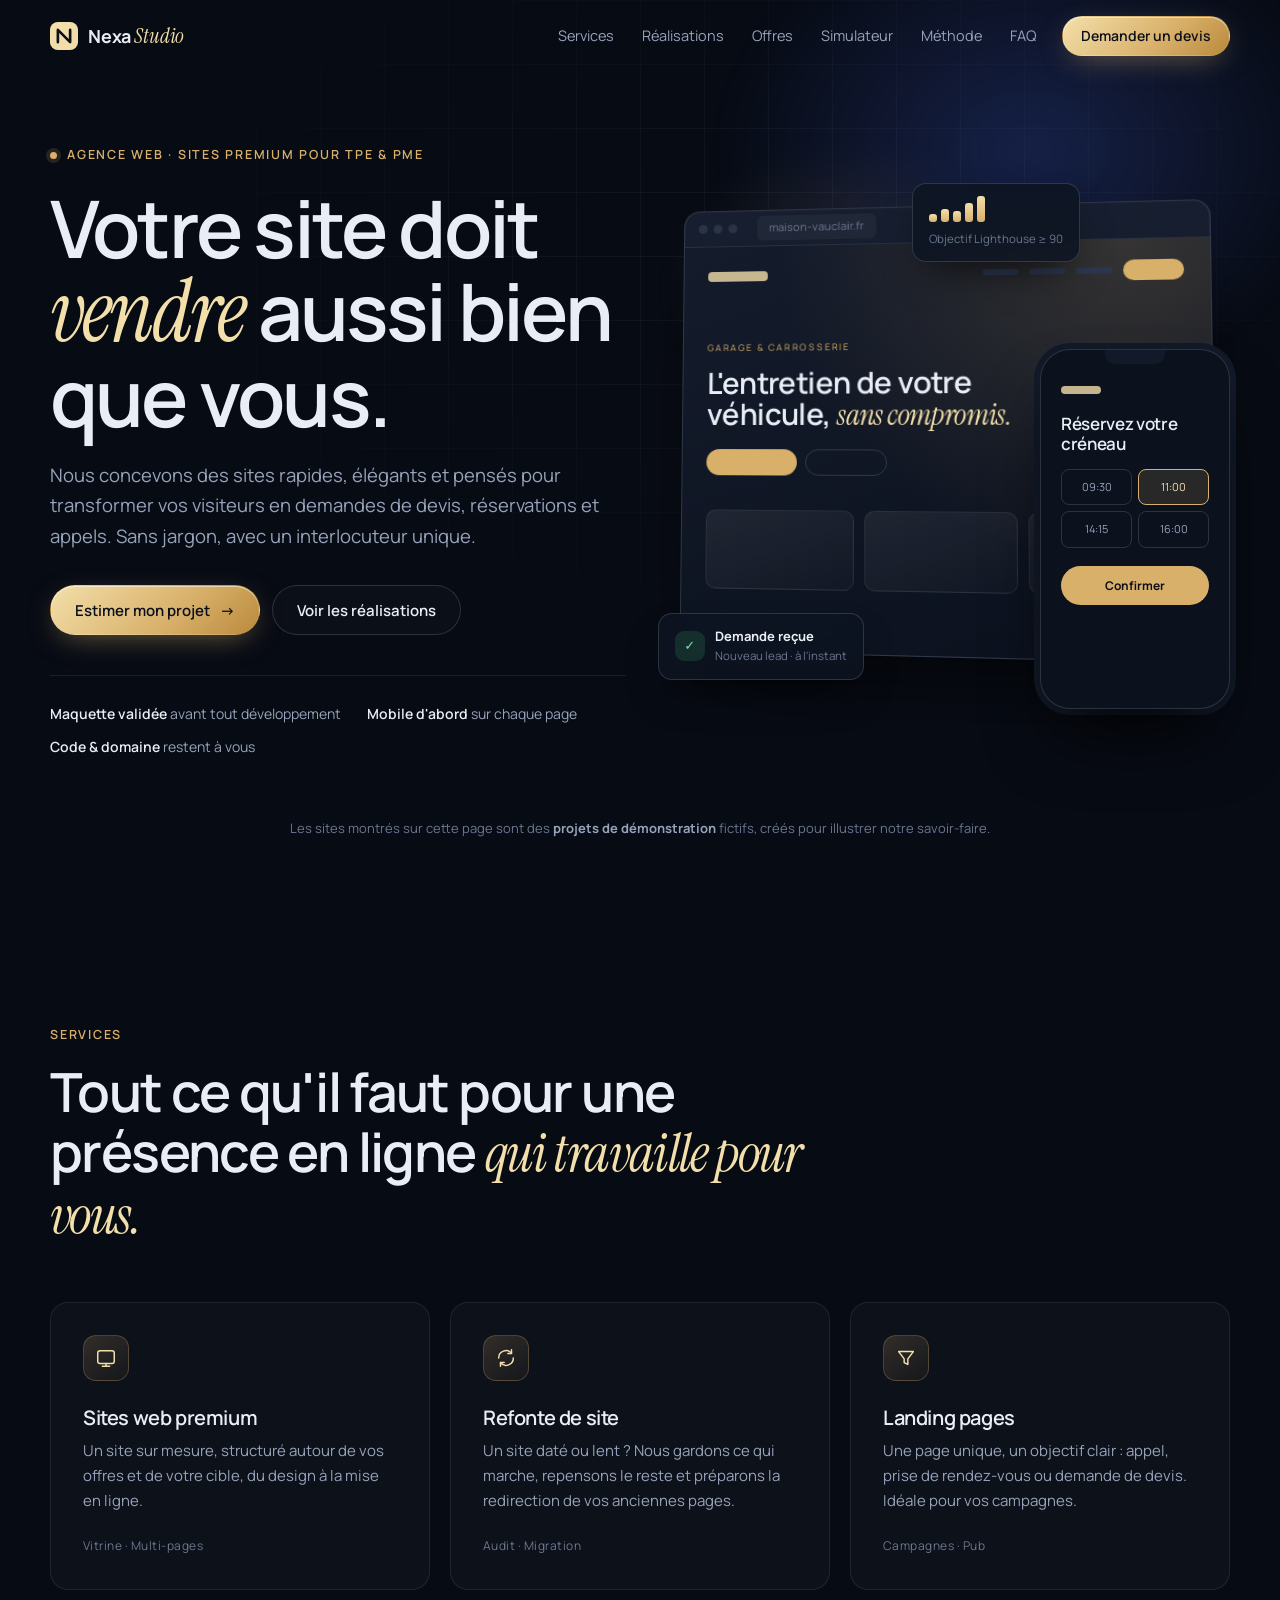
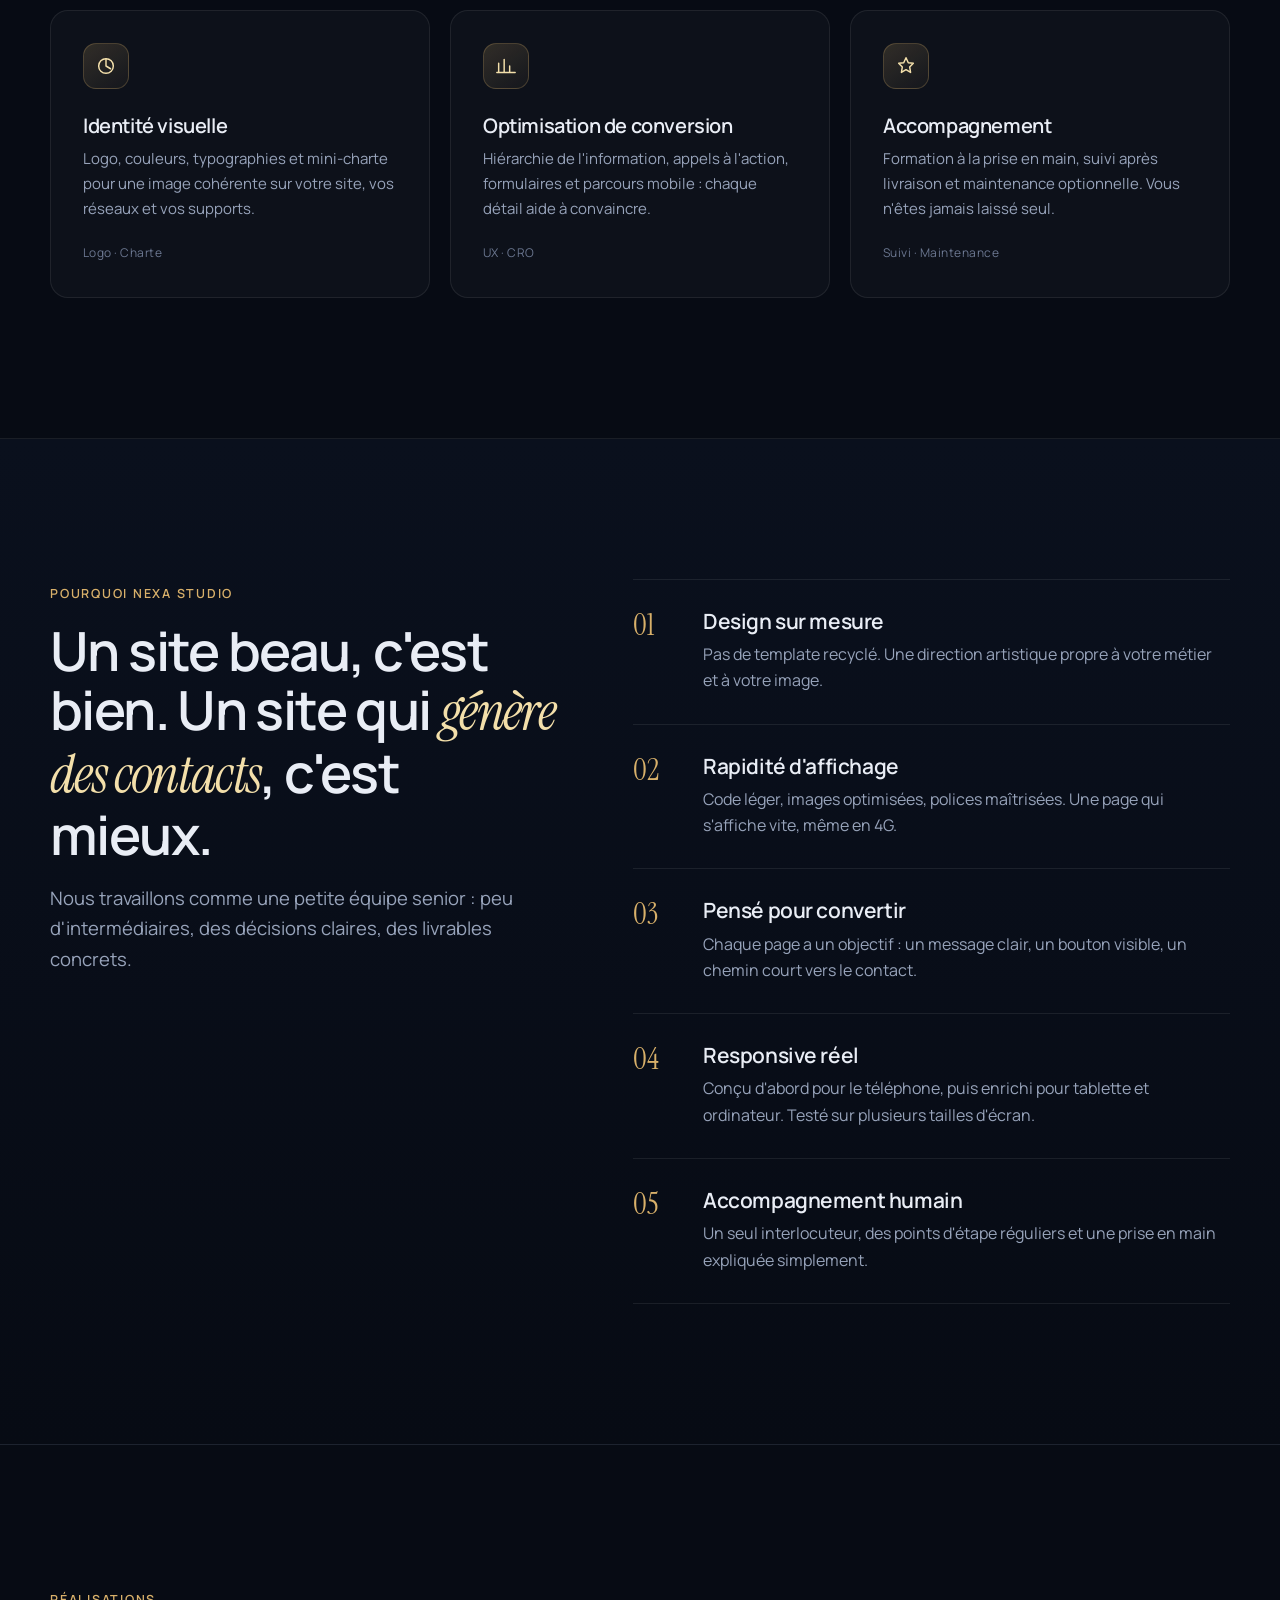
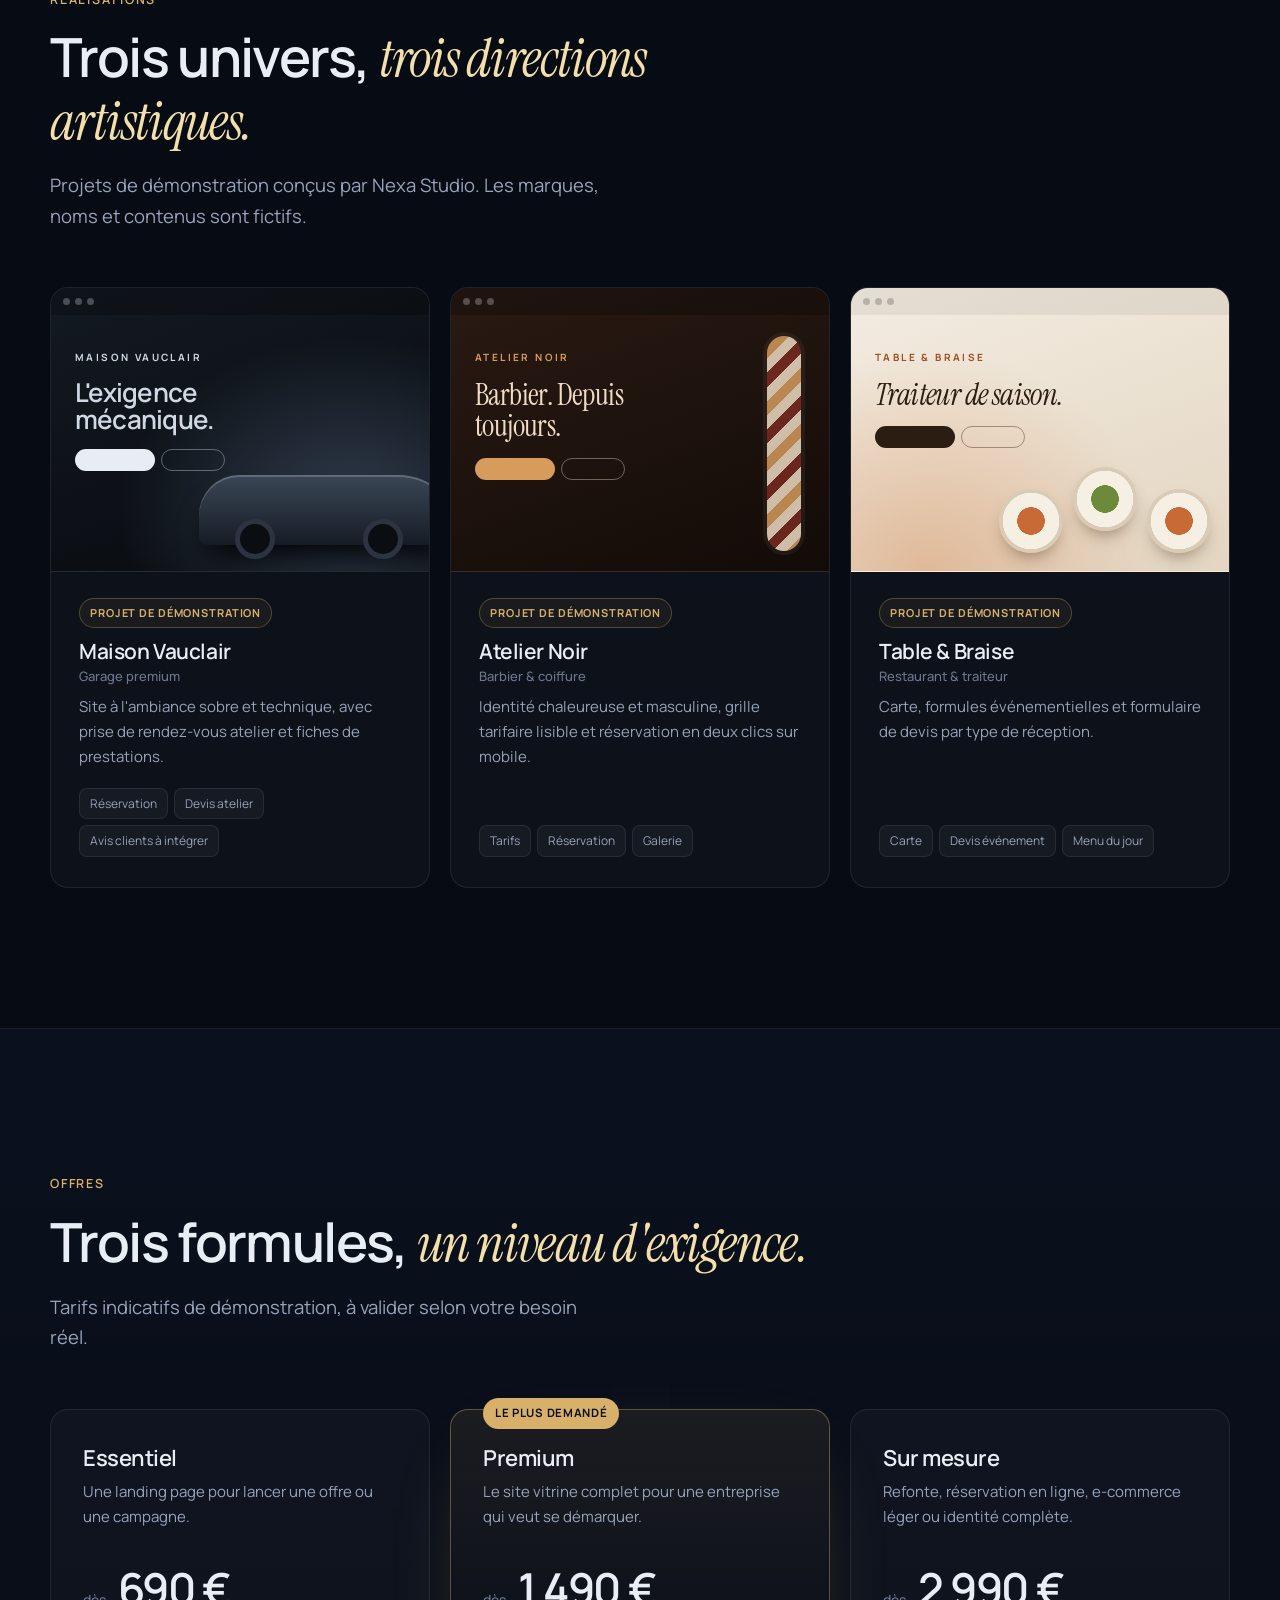
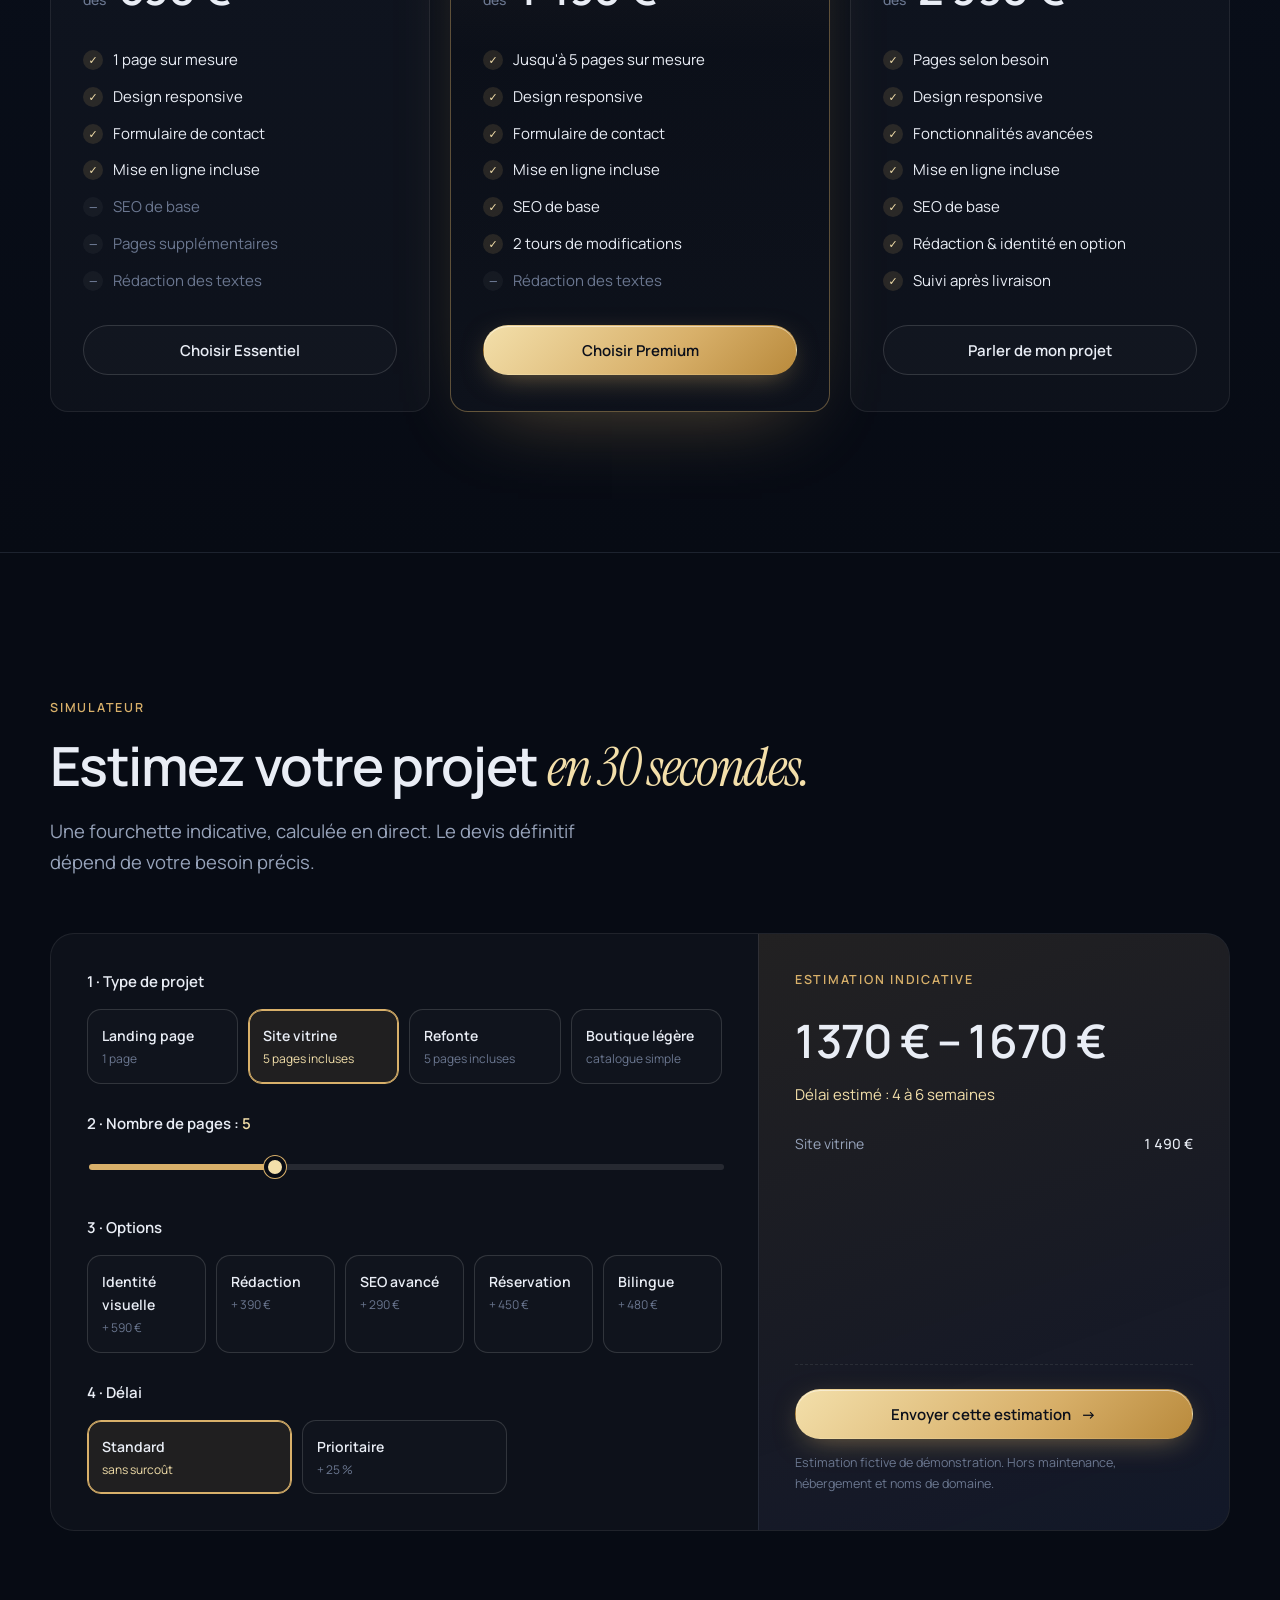
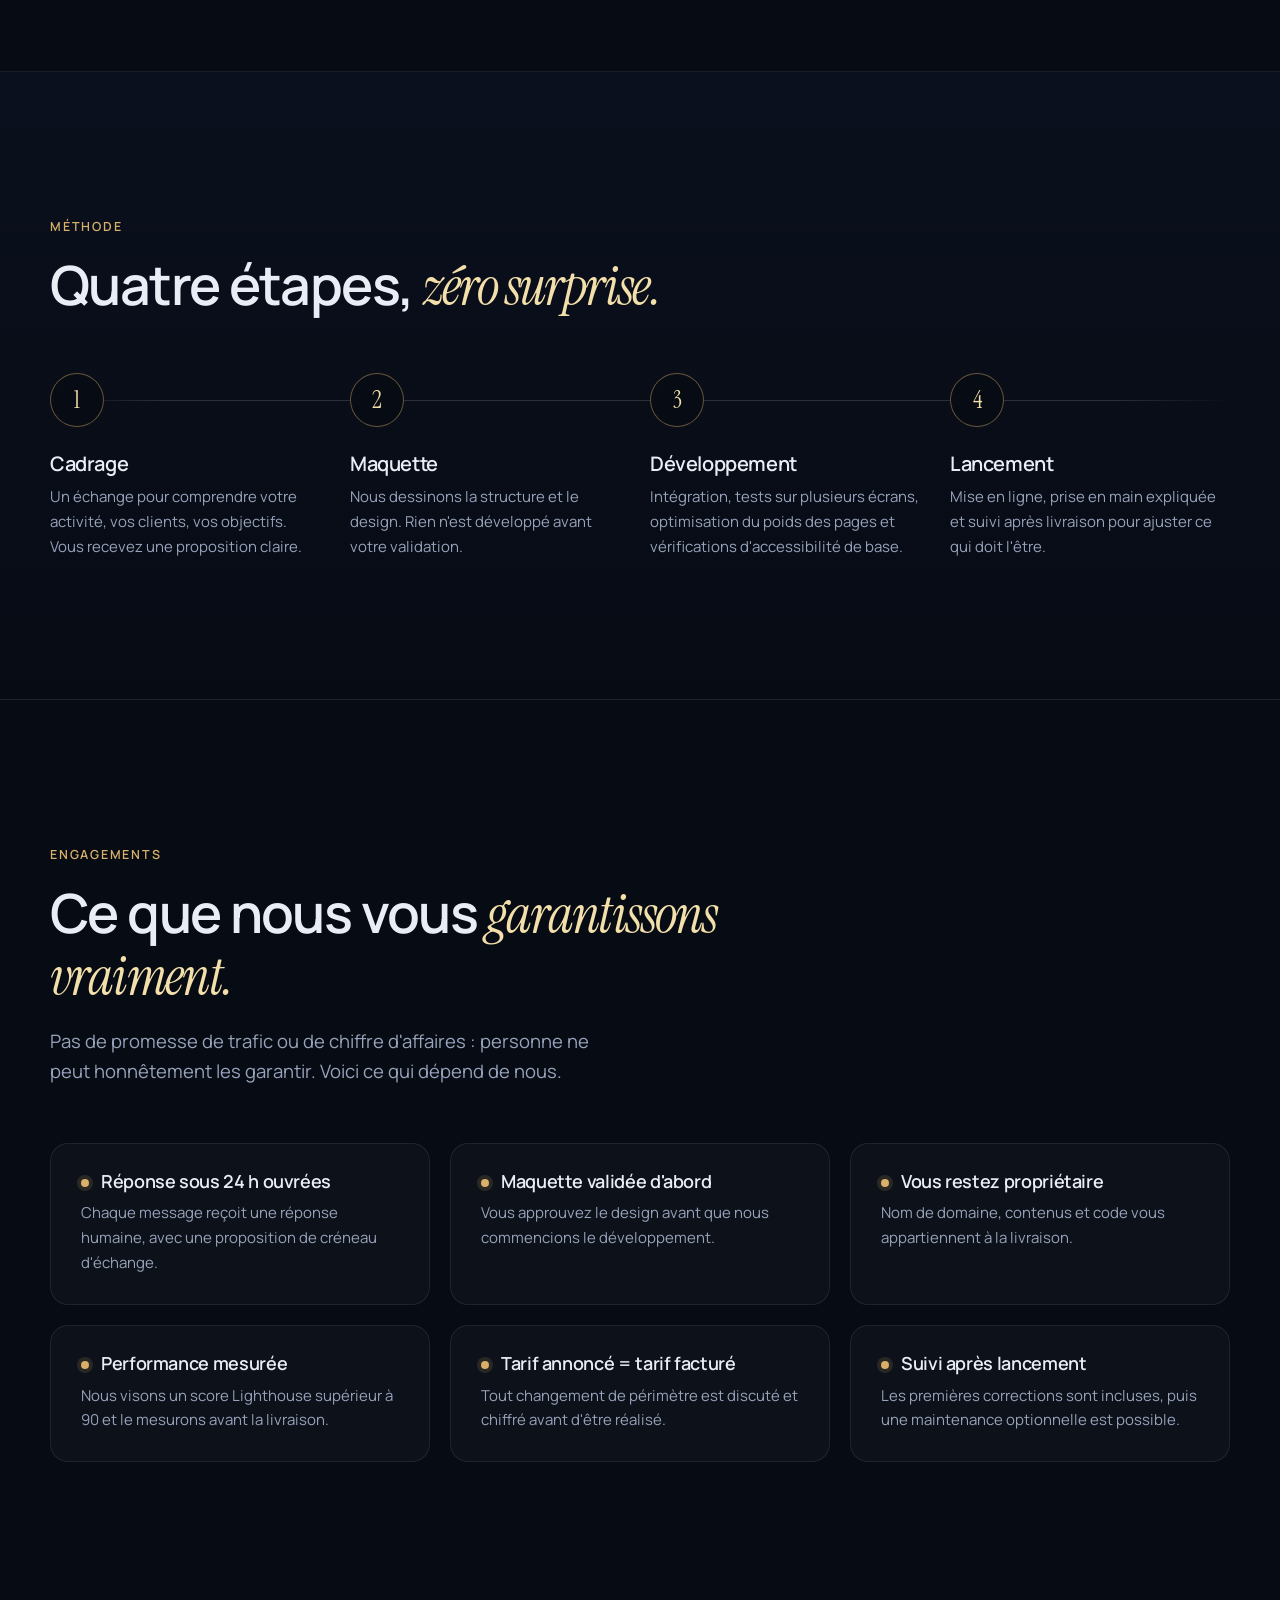
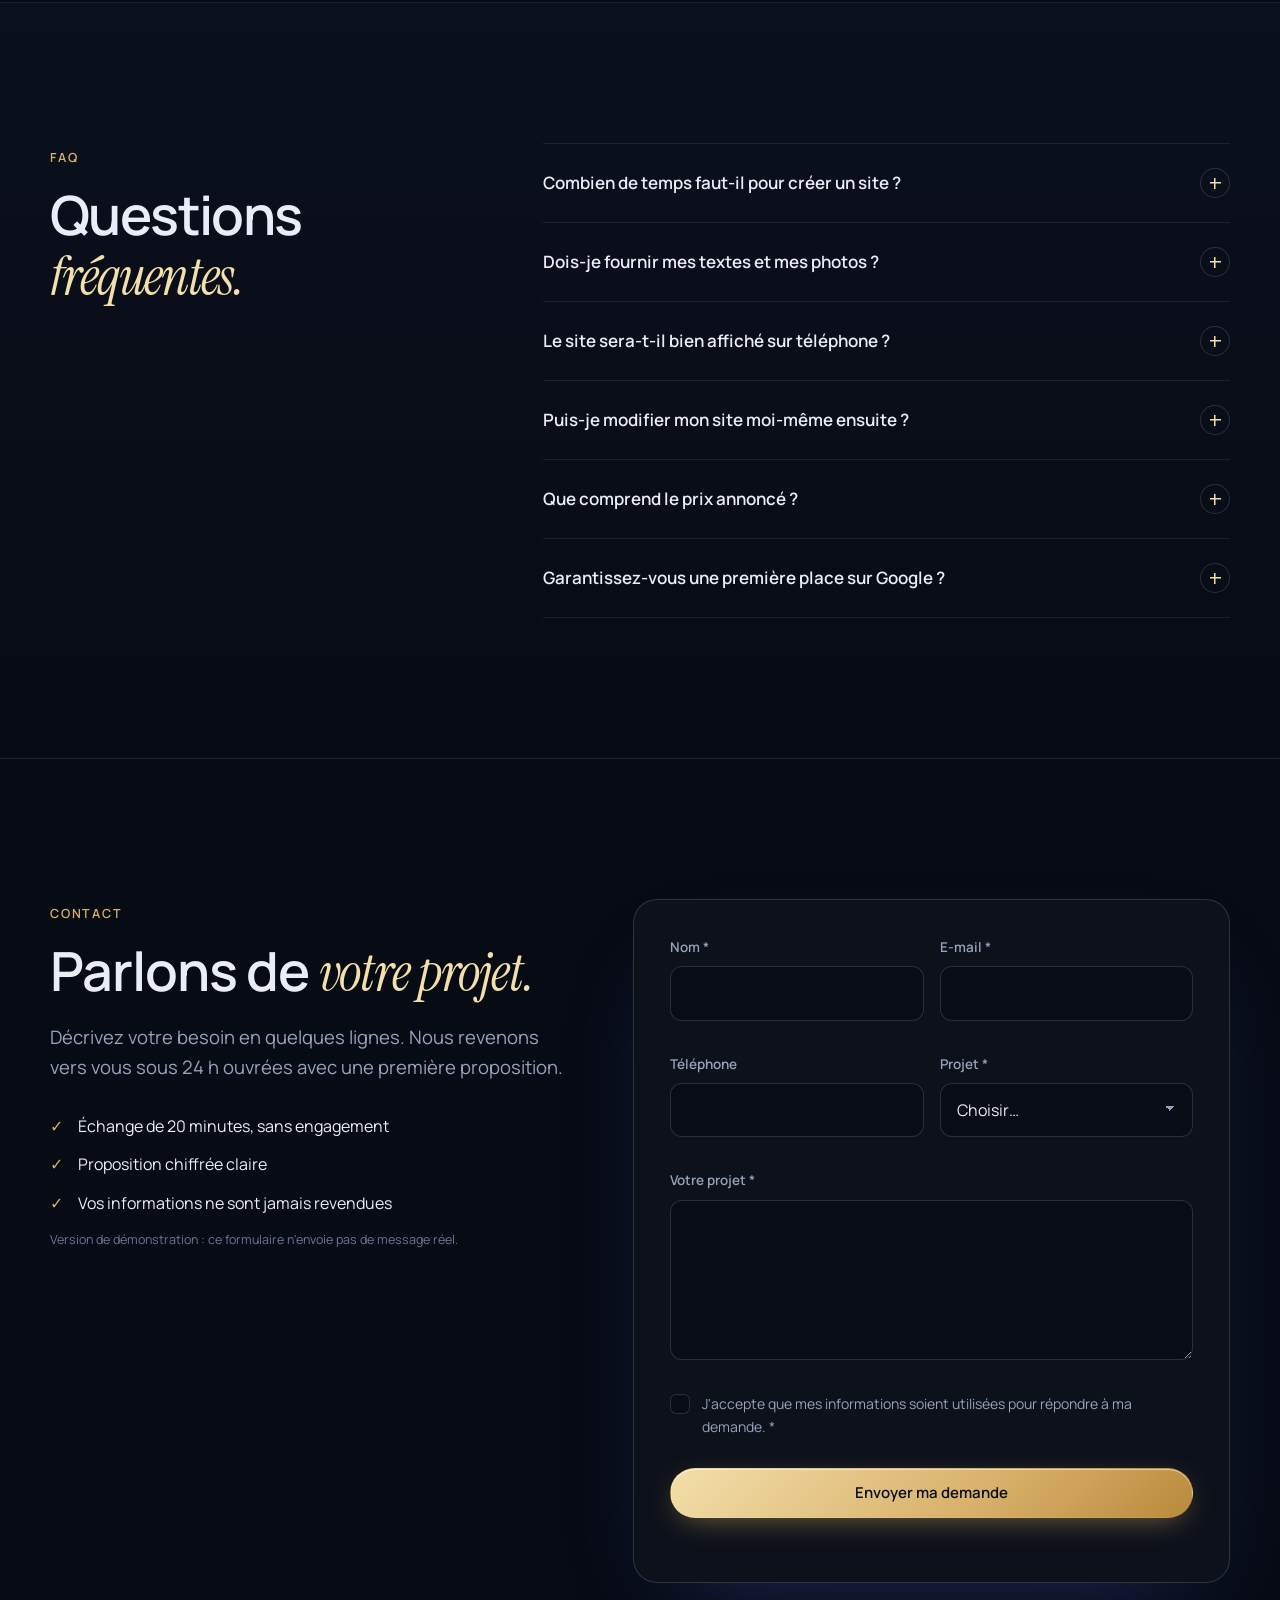
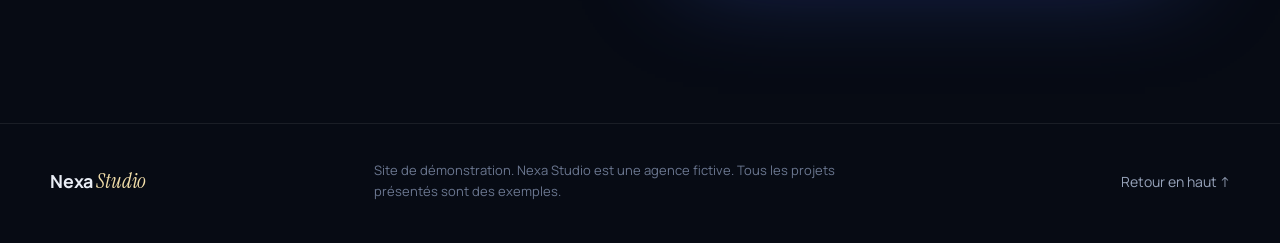
==== index.html @ 762abf33 "Nexa Studio — site de démonstration Co-Authored-By: Claude Opus 5.5 <noreply@anthropic.com>" ====
<!doctype html>
<html lang="fr">
<head>
<meta charset="utf-8">
<meta name="viewport" content="width=device-width, initial-scale=1">
<title>Nexa Studio — Agence web premium pour petites entreprises</title>
<meta name="description" content="Nexa Studio conçoit des sites web premium, landing pages et identités visuelles pensés pour convertir. Site de démonstration.">
<meta name="theme-color" content="#070b14">
<link rel="icon" href="favicon.svg" type="image/svg+xml">
<link rel="preconnect" href="https://fonts.googleapis.com">
<link rel="preconnect" href="https://fonts.gstatic.com" crossorigin>
<link rel="stylesheet" href="https://fonts.googleapis.com/css2?family=Instrument+Serif:ital@0;1&family=Manrope:wght@400;500;600;700&display=swap">
<link rel="stylesheet" href="styles.css">
<script>document.documentElement.classList.add('js')</script>
</head>
<body>
<a class="skip" href="#main">Aller au contenu</a>

<header class="nav" id="nav">
  <div class="wrap nav__in">
    <a class="logo" href="#top" aria-label="Nexa Studio, accueil">
      <svg width="28" height="28" viewBox="0 0 32 32" aria-hidden="true"><rect width="32" height="32" rx="9" fill="url(#lg)"/><path d="M9 23V9l14 14V9" fill="none" stroke="#0a0f1c" stroke-width="3" stroke-linecap="round" stroke-linejoin="round"/><defs><linearGradient id="lg" x1="0" y1="0" x2="32" y2="32"><stop stop-color="#f3dfaa"/><stop offset="1" stop-color="#c79a47"/></linearGradient></defs></svg>
      <span>Nexa<em>Studio</em></span>
    </a>
    <nav id="menu" class="menu" aria-label="Navigation principale">
      <a href="#services">Services</a>
      <a href="#realisations">Réalisations</a>
      <a href="#offres">Offres</a>
      <a href="#devis">Simulateur</a>
      <a href="#process">Méthode</a>
      <a href="#faq">FAQ</a>
      <a class="btn btn--gold btn--sm menu__cta" href="#contact">Demander un devis</a>
    </nav>
    <button class="burger" id="burger" aria-expanded="false" aria-controls="menu" aria-label="Ouvrir le menu"><span></span><span></span></button>
  </div>
</header>

<main id="main">
<!-- HERO -->
<section class="hero" id="top">
  <div class="hero__glow" aria-hidden="true"></div>
  <div class="wrap hero__grid">
    <div class="hero__copy">
      <p class="eyebrow reveal"><span class="dot"></span> Agence web · Sites premium pour TPE &amp; PME</p>
      <h1 class="reveal">Votre site doit <em>vendre</em> aussi bien que vous.</h1>
      <p class="lead reveal">Nous concevons des sites rapides, élégants et pensés pour transformer vos visiteurs en demandes de devis, réservations et appels. Sans jargon, avec un interlocuteur unique.</p>
      <div class="hero__cta reveal">
        <a class="btn btn--gold" href="#devis">Estimer mon projet <span aria-hidden="true">→</span></a>
        <a class="btn btn--ghost" href="#realisations">Voir les réalisations</a>
      </div>
      <ul class="hero__facts reveal">
        <li><strong>Maquette validée</strong> avant tout développement</li>
        <li><strong>Mobile d'abord</strong> sur chaque page</li>
        <li><strong>Code &amp; domaine</strong> restent à vous</li>
      </ul>
    </div>

    <div class="stage reveal" aria-hidden="true">
      <div class="win win--main">
        <div class="win__bar"><i></i><i></i><i></i><span>maison-vauclair.fr</span></div>
        <div class="win__body">
          <div class="mini-nav"><b></b><span></span><span></span><span></span><u></u></div>
          <div class="mini-hero">
            <small>GARAGE &amp; CARROSSERIE</small>
            <h3>L'entretien de votre véhicule, <i>sans compromis.</i></h3>
            <div class="mini-btns"><u></u><s></s></div>
          </div>
          <div class="mini-cards"><div></div><div></div><div></div></div>
        </div>
      </div>
      <div class="phone">
        <div class="phone__notch"></div>
        <div class="phone__body">
          <b></b><h4>Réservez votre créneau</h4>
          <div class="slots"><span>09:30</span><span class="on">11:00</span><span>14:15</span><span>16:00</span></div>
          <u>Confirmer</u>
        </div>
      </div>
      <div class="chip chip--a"><span class="chip__ico">✓</span><div><b>Demande reçue</b><small>Nouveau lead · à l'instant</small></div></div>
      <div class="chip chip--b"><div class="bars"><i></i><i></i><i></i><i></i><i></i></div><small>Objectif Lighthouse ≥ 90</small></div>
    </div>
  </div>
  <div class="wrap">
    <p class="demo-note reveal">Les sites montrés sur cette page sont des <strong>projets de démonstration</strong> fictifs, créés pour illustrer notre savoir-faire.</p>
  </div>
</section>

<!-- SERVICES -->
<section class="sec" id="services">
  <div class="wrap">
    <header class="sec__head reveal">
      <p class="eyebrow">Services</p>
      <h2>Tout ce qu'il faut pour une présence en ligne <em>qui travaille pour vous.</em></h2>
    </header>
    <div class="grid grid--3">
      <article class="card glow reveal">
        <svg class="ico" viewBox="0 0 24 24" aria-hidden="true"><rect x="3" y="4" width="18" height="14" rx="2.5"/><path d="M8 21h8M12 18v3"/></svg>
        <h3>Sites web premium</h3>
        <p>Un site sur mesure, structuré autour de vos offres et de votre cible, du design à la mise en ligne.</p>
        <span class="tag">Vitrine · Multi-pages</span>
      </article>
      <article class="card glow reveal">
        <svg class="ico" viewBox="0 0 24 24" aria-hidden="true"><path d="M4 12a8 8 0 0 1 14-5.3M20 12a8 8 0 0 1-14 5.3"/><path d="M18 3v4h-4M6 21v-4h4"/></svg>
        <h3>Refonte de site</h3>
        <p>Un site daté ou lent ? Nous gardons ce qui marche, repensons le reste et préparons la redirection de vos anciennes pages.</p>
        <span class="tag">Audit · Migration</span>
      </article>
      <article class="card glow reveal">
        <svg class="ico" viewBox="0 0 24 24" aria-hidden="true"><path d="M4 5h16l-6 8v6l-4-2v-4z"/></svg>
        <h3>Landing pages</h3>
        <p>Une page unique, un objectif clair : appel, prise de rendez-vous ou demande de devis. Idéale pour vos campagnes.</p>
        <span class="tag">Campagnes · Pub</span>
      </article>
      <article class="card glow reveal">
        <svg class="ico" viewBox="0 0 24 24" aria-hidden="true"><circle cx="12" cy="12" r="8"/><path d="M12 4v8l5 3"/></svg>
        <h3>Identité visuelle</h3>
        <p>Logo, couleurs, typographies et mini-charte pour une image cohérente sur votre site, vos réseaux et vos supports.</p>
        <span class="tag">Logo · Charte</span>
      </article>
      <article class="card glow reveal">
        <svg class="ico" viewBox="0 0 24 24" aria-hidden="true"><path d="M4 19V9M10 19V5M16 19v-7M22 19H2"/></svg>
        <h3>Optimisation de conversion</h3>
        <p>Hiérarchie de l'information, appels à l'action, formulaires et parcours mobile : chaque détail aide à convaincre.</p>
        <span class="tag">UX · CRO</span>
      </article>
      <article class="card glow reveal">
        <svg class="ico" viewBox="0 0 24 24" aria-hidden="true"><path d="M12 3l2.5 5.5L20 9l-4 4 1 6-5-3-5 3 1-6-4-4 5.5-.5z"/></svg>
        <h3>Accompagnement</h3>
        <p>Formation à la prise en main, suivi après livraison et maintenance optionnelle. Vous n'êtes jamais laissé seul.</p>
        <span class="tag">Suivi · Maintenance</span>
      </article>
    </div>
  </div>
</section>

<!-- WHY -->
<section class="sec sec--alt" id="pourquoi">
  <div class="wrap why">
    <header class="sec__head reveal">
      <p class="eyebrow">Pourquoi Nexa Studio</p>
      <h2>Un site beau, c'est bien. Un site qui <em>génère des contacts</em>, c'est mieux.</h2>
      <p class="lead">Nous travaillons comme une petite équipe senior : peu d'intermédiaires, des décisions claires, des livrables concrets.</p>
    </header>
    <ul class="why__list">
      <li class="reveal"><span class="num">01</span><div><h3>Design sur mesure</h3><p>Pas de template recyclé. Une direction artistique propre à votre métier et à votre image.</p></div></li>
      <li class="reveal"><span class="num">02</span><div><h3>Rapidité d'affichage</h3><p>Code léger, images optimisées, polices maîtrisées. Une page qui s'affiche vite, même en 4G.</p></div></li>
      <li class="reveal"><span class="num">03</span><div><h3>Pensé pour convertir</h3><p>Chaque page a un objectif : un message clair, un bouton visible, un chemin court vers le contact.</p></div></li>
      <li class="reveal"><span class="num">04</span><div><h3>Responsive réel</h3><p>Conçu d'abord pour le téléphone, puis enrichi pour tablette et ordinateur. Testé sur plusieurs tailles d'écran.</p></div></li>
      <li class="reveal"><span class="num">05</span><div><h3>Accompagnement humain</h3><p>Un seul interlocuteur, des points d'étape réguliers et une prise en main expliquée simplement.</p></div></li>
    </ul>
  </div>
</section>

<!-- PORTFOLIO -->
<section class="sec" id="realisations">
  <div class="wrap">
    <header class="sec__head reveal">
      <p class="eyebrow">Réalisations</p>
      <h2>Trois univers, <em>trois directions artistiques.</em></h2>
      <p class="lead">Projets de démonstration conçus par Nexa Studio. Les marques, noms et contenus sont fictifs.</p>
    </header>
    <div class="grid grid--3 work">
      <article class="card work__item reveal">
        <div class="shot shot--garage" role="img" aria-label="Aperçu du site de démonstration d'un garage premium">
          <div class="shot__bar"><i></i><i></i><i></i></div>
          <div class="shot__body"><small>MAISON VAUCLAIR</small><h4>L'exigence mécanique.</h4><div class="shot__row"><u></u><s></s></div><div class="shot__car"></div></div>
        </div>
        <div class="work__txt">
          <span class="badge">Projet de démonstration</span>
          <h3>Maison Vauclair <small>Garage premium</small></h3>
          <p>Site à l'ambiance sobre et technique, avec prise de rendez-vous atelier et fiches de prestations.</p>
          <ul class="chips"><li>Réservation</li><li>Devis atelier</li><li>Avis clients à intégrer</li></ul>
        </div>
      </article>
      <article class="card work__item reveal">
        <div class="shot shot--barber" role="img" aria-label="Aperçu du site de démonstration d'un salon de barbier">
          <div class="shot__bar"><i></i><i></i><i></i></div>
          <div class="shot__body"><small>ATELIER NOIR</small><h4>Barbier. Depuis toujours.</h4><div class="shot__row"><u></u><s></s></div><div class="shot__stripes"></div></div>
        </div>
        <div class="work__txt">
          <span class="badge">Projet de démonstration</span>
          <h3>Atelier Noir <small>Barbier &amp; coiffure</small></h3>
          <p>Identité chaleureuse et masculine, grille tarifaire lisible et réservation en deux clics sur mobile.</p>
          <ul class="chips"><li>Tarifs</li><li>Réservation</li><li>Galerie</li></ul>
        </div>
      </article>
      <article class="card work__item reveal">
        <div class="shot shot--resto" role="img" aria-label="Aperçu du site de démonstration d'un traiteur">
          <div class="shot__bar"><i></i><i></i><i></i></div>
          <div class="shot__body"><small>TABLE &amp; BRAISE</small><h4>Traiteur de saison.</h4><div class="shot__row"><u></u><s></s></div><div class="shot__plates"><b></b><b></b><b></b></div></div>
        </div>
        <div class="work__txt">
          <span class="badge">Projet de démonstration</span>
          <h3>Table &amp; Braise <small>Restaurant &amp; traiteur</small></h3>
          <p>Carte, formules événementielles et formulaire de devis par type de réception.</p>
          <ul class="chips"><li>Carte</li><li>Devis événement</li><li>Menu du jour</li></ul>
        </div>
      </article>
    </div>
  </div>
</section>

<!-- PACKAGES -->
<section class="sec sec--alt" id="offres">
  <div class="wrap">
    <header class="sec__head reveal">
      <p class="eyebrow">Offres</p>
      <h2>Trois formules, <em>un niveau d'exigence.</em></h2>
      <p class="lead">Tarifs indicatifs de démonstration, à valider selon votre besoin réel.</p>
    </header>
    <div class="grid grid--3 plans">
      <article class="plan card reveal">
        <h3>Essentiel</h3>
        <p class="plan__for">Une landing page pour lancer une offre ou une campagne.</p>
        <p class="price"><small>dès</small> 690 €</p>
        <ul>
          <li class="y">1 page sur mesure</li>
          <li class="y">Design responsive</li>
          <li class="y">Formulaire de contact</li>
          <li class="y">Mise en ligne incluse</li>
          <li class="n">SEO de base</li>
          <li class="n">Pages supplémentaires</li>
          <li class="n">Rédaction des textes</li>
        </ul>
        <a class="btn btn--ghost" href="#contact" data-plan="Essentiel">Choisir Essentiel</a>
      </article>
      <article class="plan plan--hot card reveal">
        <span class="ribbon">Le plus demandé</span>
        <h3>Premium</h3>
        <p class="plan__for">Le site vitrine complet pour une entreprise qui veut se démarquer.</p>
        <p class="price"><small>dès</small> 1 490 €</p>
        <ul>
          <li class="y">Jusqu'à 5 pages sur mesure</li>
          <li class="y">Design responsive</li>
          <li class="y">Formulaire de contact</li>
          <li class="y">Mise en ligne incluse</li>
          <li class="y">SEO de base</li>
          <li class="y">2 tours de modifications</li>
          <li class="n">Rédaction des textes</li>
        </ul>
        <a class="btn btn--gold" href="#contact" data-plan="Premium">Choisir Premium</a>
      </article>
      <article class="plan card reveal">
        <h3>Sur mesure</h3>
        <p class="plan__for">Refonte, réservation en ligne, e-commerce léger ou identité complète.</p>
        <p class="price"><small>dès</small> 2 990 €</p>
        <ul>
          <li class="y">Pages selon besoin</li>
          <li class="y">Design responsive</li>
          <li class="y">Fonctionnalités avancées</li>
          <li class="y">Mise en ligne incluse</li>
          <li class="y">SEO de base</li>
          <li class="y">Rédaction &amp; identité en option</li>
          <li class="y">Suivi après livraison</li>
        </ul>
        <a class="btn btn--ghost" href="#contact" data-plan="Sur mesure">Parler de mon projet</a>
      </article>
    </div>
  </div>
</section>

<!-- CONFIGURATEUR -->
<section class="sec" id="devis">
  <div class="wrap">
    <header class="sec__head reveal">
      <p class="eyebrow">Simulateur</p>
      <h2>Estimez votre projet <em>en 30 secondes.</em></h2>
      <p class="lead">Une fourchette indicative, calculée en direct. Le devis définitif dépend de votre besoin précis.</p>
    </header>
    <div class="sim reveal">
      <form class="sim__form" id="sim" novalidate>
        <fieldset>
          <legend>1 · Type de projet</legend>
          <div class="opts">
            <label class="opt"><input type="radio" name="type" value="landing"><span><b>Landing page</b><small>1 page</small></span></label>
            <label class="opt"><input type="radio" name="type" value="vitrine" checked><span><b>Site vitrine</b><small>5 pages incluses</small></span></label>
            <label class="opt"><input type="radio" name="type" value="refonte"><span><b>Refonte</b><small>5 pages incluses</small></span></label>
            <label class="opt"><input type="radio" name="type" value="ecom"><span><b>Boutique légère</b><small>catalogue simple</small></span></label>
          </div>
        </fieldset>
        <fieldset>
          <legend>2 · Nombre de pages : <output id="pagesOut">5</output></legend>
          <input type="range" id="pages" min="1" max="15" value="5" aria-label="Nombre de pages">
        </fieldset>
        <fieldset>
          <legend>3 · Options</legend>
          <div class="opts opts--sm">
            <label class="opt"><input type="checkbox" name="opt" value="identite"><span><b>Identité visuelle</b><small>+ 590 €</small></span></label>
            <label class="opt"><input type="checkbox" name="opt" value="redac"><span><b>Rédaction</b><small>+ 390 €</small></span></label>
            <label class="opt"><input type="checkbox" name="opt" value="seo"><span><b>SEO avancé</b><small>+ 290 €</small></span></label>
            <label class="opt"><input type="checkbox" name="opt" value="resa"><span><b>Réservation</b><small>+ 450 €</small></span></label>
            <label class="opt"><input type="checkbox" name="opt" value="multi"><span><b>Bilingue</b><small>+ 480 €</small></span></label>
          </div>
        </fieldset>
        <fieldset>
          <legend>4 · Délai</legend>
          <div class="opts">
            <label class="opt"><input type="radio" name="rush" value="0" checked><span><b>Standard</b><small>sans surcoût</small></span></label>
            <label class="opt"><input type="radio" name="rush" value="1"><span><b>Prioritaire</b><small>+ 25 %</small></span></label>
          </div>
        </fieldset>
      </form>
      <aside class="sim__res" aria-live="polite">
        <p class="eyebrow">Estimation indicative</p>
        <p class="sim__price" id="simPrice">—</p>
        <p class="sim__delay" id="simDelay"></p>
        <ul class="sim__sum" id="simSum"></ul>
        <a class="btn btn--gold" href="#contact" id="simGo">Envoyer cette estimation <span aria-hidden="true">→</span></a>
        <p class="fine">Estimation fictive de démonstration. Hors maintenance, hébergement et noms de domaine.</p>
      </aside>
    </div>
  </div>
</section>

<!-- PROCESS -->
<section class="sec sec--alt" id="process">
  <div class="wrap">
    <header class="sec__head reveal">
      <p class="eyebrow">Méthode</p>
      <h2>Quatre étapes, <em>zéro surprise.</em></h2>
    </header>
    <ol class="steps">
      <li class="reveal"><span>1</span><h3>Cadrage</h3><p>Un échange pour comprendre votre activité, vos clients, vos objectifs. Vous recevez une proposition claire.</p></li>
      <li class="reveal"><span>2</span><h3>Maquette</h3><p>Nous dessinons la structure et le design. Rien n'est développé avant votre validation.</p></li>
      <li class="reveal"><span>3</span><h3>Développement</h3><p>Intégration, tests sur plusieurs écrans, optimisation du poids des pages et vérifications d'accessibilité de base.</p></li>
      <li class="reveal"><span>4</span><h3>Lancement</h3><p>Mise en ligne, prise en main expliquée et suivi après livraison pour ajuster ce qui doit l'être.</p></li>
    </ol>
  </div>
</section>

<!-- ENGAGEMENTS -->
<section class="sec" id="engagements">
  <div class="wrap">
    <header class="sec__head reveal">
      <p class="eyebrow">Engagements</p>
      <h2>Ce que nous vous <em>garantissons vraiment.</em></h2>
      <p class="lead">Pas de promesse de trafic ou de chiffre d'affaires : personne ne peut honnêtement les garantir. Voici ce qui dépend de nous.</p>
    </header>
    <div class="grid grid--3 pledge">
      <div class="card reveal"><h3>Réponse sous 24 h ouvrées</h3><p>Chaque message reçoit une réponse humaine, avec une proposition de créneau d'échange.</p></div>
      <div class="card reveal"><h3>Maquette validée d'abord</h3><p>Vous approuvez le design avant que nous commencions le développement.</p></div>
      <div class="card reveal"><h3>Vous restez propriétaire</h3><p>Nom de domaine, contenus et code vous appartiennent à la livraison.</p></div>
      <div class="card reveal"><h3>Performance mesurée</h3><p>Nous visons un score Lighthouse supérieur à 90 et le mesurons avant la livraison.</p></div>
      <div class="card reveal"><h3>Tarif annoncé = tarif facturé</h3><p>Tout changement de périmètre est discuté et chiffré avant d'être réalisé.</p></div>
      <div class="card reveal"><h3>Suivi après lancement</h3><p>Les premières corrections sont incluses, puis une maintenance optionnelle est possible.</p></div>
    </div>
  </div>
</section>

<!-- FAQ -->
<section class="sec sec--alt" id="faq">
  <div class="wrap faq">
    <header class="sec__head reveal">
      <p class="eyebrow">FAQ</p>
      <h2>Questions <em>fréquentes.</em></h2>
    </header>
    <div class="faq__list reveal">
      <details><summary>Combien de temps faut-il pour créer un site ?</summary><p>En général de 2 à 3 semaines pour une landing page, et de 4 à 6 semaines pour un site vitrine. Le délai dépend surtout de la rapidité de vos retours et de la fourniture des contenus.</p></details>
      <details><summary>Dois-je fournir mes textes et mes photos ?</summary><p>Idéalement oui, nous vous guidons sur ce qui est nécessaire. Si vous n'avez rien de prêt, la rédaction est disponible en option et nous pouvons vous orienter pour les visuels.</p></details>
      <details><summary>Le site sera-t-il bien affiché sur téléphone ?</summary><p>Oui. Chaque page est conçue en priorité pour le mobile puis adaptée aux tablettes et ordinateurs, et testée sur plusieurs tailles d'écran.</p></details>
      <details><summary>Puis-je modifier mon site moi-même ensuite ?</summary><p>Selon la solution retenue, nous prévoyons une prise en main des éléments que vous voulez mettre à jour seul, ou nous nous en chargeons via un forfait de maintenance.</p></details>
      <details><summary>Que comprend le prix annoncé ?</summary><p>Conception, développement, mise en ligne et tours de modifications prévus à l'offre. L'hébergement, le nom de domaine et la maintenance sont indiqués séparément.</p></details>
      <details><summary>Garantissez-vous une première place sur Google ?</summary><p>Non, et méfiez-vous de ceux qui le promettent. Nous posons des bases techniques et éditoriales solides pour le référencement, mais le classement dépend de nombreux facteurs externes.</p></details>
    </div>
  </div>
</section>

<!-- CONTACT -->
<section class="sec" id="contact">
  <div class="wrap contact">
    <div class="contact__copy reveal">
      <p class="eyebrow">Contact</p>
      <h2>Parlons de <em>votre projet.</em></h2>
      <p class="lead">Décrivez votre besoin en quelques lignes. Nous revenons vers vous sous 24 h ouvrées avec une première proposition.</p>
      <ul class="contact__list">
        <li>Échange de 20 minutes, sans engagement</li>
        <li>Proposition chiffrée claire</li>
        <li>Vos informations ne sont jamais revendues</li>
      </ul>
      <p class="fine" data-demo>Version de démonstration : ce formulaire n'envoie pas de message réel.</p>
    </div>
    <div class="contact__box reveal">
      <form id="contactForm" novalidate>
        <div class="hp" aria-hidden="true"><label>Ne pas remplir <input type="text" name="website" tabindex="-1" autocomplete="off"></label></div>
        <div class="row">
          <div class="field"><label for="name">Nom *</label><input id="name" name="name" type="text" autocomplete="name" required aria-describedby="e-name"><p class="err" id="e-name" role="alert"></p></div>
          <div class="field"><label for="email">E-mail *</label><input id="email" name="email" type="email" autocomplete="email" required aria-describedby="e-email"><p class="err" id="e-email" role="alert"></p></div>
        </div>
        <div class="row">
          <div class="field"><label for="phone">Téléphone</label><input id="phone" name="phone" type="tel" autocomplete="tel" aria-describedby="e-phone"><p class="err" id="e-phone" role="alert"></p></div>
          <div class="field"><label for="kind">Projet *</label>
            <select id="kind" name="kind" required aria-describedby="e-kind">
              <option value="">Choisir…</option><option>Site vitrine</option><option>Landing page</option><option>Refonte de site</option><option>Identité visuelle</option><option>Autre</option>
            </select><p class="err" id="e-kind" role="alert"></p></div>
        </div>
        <div class="field"><label for="msg">Votre projet *</label><textarea id="msg" name="msg" rows="5" required aria-describedby="e-msg"></textarea><p class="err" id="e-msg" role="alert"></p></div>
        <label class="check"><input type="checkbox" id="rgpd" name="rgpd" required aria-describedby="e-rgpd"><span>J'accepte que mes informations soient utilisées pour répondre à ma demande. *</span></label>
        <p class="err" id="e-rgpd" role="alert"></p>
        <button class="btn btn--gold btn--block" type="submit">Envoyer ma demande</button>
        <p class="err err--send" id="e-send" role="alert"></p>
      </form>
      <div class="ok" id="ok" hidden tabindex="-1">
        <div class="ok__ico">✓</div>
        <h3 data-demo>Merci, votre demande est prête.</h3>
        <p data-demo>Dans la version réelle, elle serait envoyée à l'agence. Ici, il s'agit d'une démonstration : aucune donnée n'a quitté votre navigateur.</p>
        <h3 data-live hidden>Merci, votre demande est bien envoyée.</h3>
        <p data-live hidden>Nous vous répondons sous 24 h ouvrées. Pensez à vérifier vos courriers indésirables.</p>
        <button class="btn btn--ghost" id="again" type="button">Nouvelle demande</button>
      </div>
    </div>
  </div>
</section>
</main>

<footer class="foot">
  <div class="wrap foot__in">
    <a class="logo" href="#top"><span>Nexa<em>Studio</em></span></a>
    <p>Site de démonstration. Nexa Studio est une agence fictive. Tous les projets présentés sont des exemples.</p>
    <a href="#top" class="foot__top">Retour en haut ↑</a>
  </div>
</footer>

<div class="mcta" id="mcta"><a class="btn btn--gold btn--block" href="#devis">Estimer mon projet</a></div>
<script src="app.js" defer></script>
</body>
</html>
---- styles.css ----
:root{
  --bg:#070b14;--bg2:#0a101d;--card:rgba(255,255,255,.028);--card2:rgba(255,255,255,.05);
  --line:rgba(255,255,255,.08);--line2:rgba(255,255,255,.14);
  --text:#e9edf5;--muted:#97a3ba;--dim:#6b7790;
  --gold:#d8b06a;--gold2:#f3dfaa;--blue:#4c6fff;
  --r:18px;--ease:cubic-bezier(.2,.7,.2,1);
  --serif:"Instrument Serif",Georgia,serif;--sans:"Manrope",system-ui,-apple-system,"Segoe UI",sans-serif;
}
*,*::before,*::after{box-sizing:border-box}
html{scroll-behavior:smooth;scroll-padding-top:84px;-webkit-text-size-adjust:100%}
body{margin:0;background:var(--bg);color:var(--text);font:400 16px/1.65 var(--sans);-webkit-font-smoothing:antialiased;overflow-x:hidden}
img,svg{display:block;max-width:100%}
a{color:inherit;text-decoration:none}
h1,h2,h3,h4{margin:0;font-weight:600;letter-spacing:-.02em;line-height:1.1}
h2 em,h1 em{font-family:var(--serif);font-style:italic;font-weight:400;color:var(--gold2)}
p{margin:0}
ul,ol{margin:0;padding:0;list-style:none}
:focus-visible{outline:2px solid var(--gold);outline-offset:3px;border-radius:6px}
.wrap{width:min(1180px,100% - 32px);margin-inline:auto}
.skip{position:absolute;left:16px;top:-60px;z-index:100;background:var(--gold);color:#0a0f1c;padding:10px 16px;border-radius:10px;font-weight:700}
.skip:focus{top:12px}

/* Buttons */
.btn{display:inline-flex;align-items:center;justify-content:center;gap:10px;min-height:50px;padding:0 24px;border-radius:999px;font:600 15px/1 var(--sans);border:1px solid transparent;cursor:pointer;transition:transform .25s var(--ease),box-shadow .25s var(--ease),background .25s,border-color .25s;white-space:nowrap}
.btn span{transition:transform .25s var(--ease)}
.btn:hover span{transform:translateX(3px)}
.btn:active{transform:scale(.97)}
.btn--gold{background:linear-gradient(135deg,var(--gold2),var(--gold) 60%,#b98a3c);color:#0b0f1a;box-shadow:0 8px 30px -10px rgba(216,176,106,.6),inset 0 1px 0 rgba(255,255,255,.5)}
.btn--gold:hover{box-shadow:0 14px 40px -12px rgba(216,176,106,.8),inset 0 1px 0 rgba(255,255,255,.5);transform:translateY(-1px)}
.btn--ghost{border-color:var(--line2);color:var(--text);background:rgba(255,255,255,.02)}
.btn--ghost:hover{border-color:rgba(216,176,106,.55);background:rgba(216,176,106,.06)}
.btn--sm{min-height:40px;padding:0 18px;font-size:14px}
.btn--block{width:100%}

/* Nav */
.nav{position:fixed;inset:0 0 auto;z-index:50;transition:background .3s,border-color .3s,backdrop-filter .3s;border-bottom:1px solid transparent}
.nav.is-scrolled{background:rgba(7,11,20,.78);backdrop-filter:blur(14px) saturate(140%);-webkit-backdrop-filter:blur(14px) saturate(140%);border-color:var(--line)}
.nav__in{display:flex;align-items:center;justify-content:space-between;height:72px}
.logo{display:inline-flex;align-items:center;gap:10px;font-weight:700;font-size:18px;letter-spacing:-.01em}
.logo em{font-family:var(--serif);font-weight:400;font-size:21px;color:var(--gold2);margin-left:3px}
.menu{display:flex;align-items:center;gap:4px}
.menu a:not(.btn){padding:8px 12px;font-size:14.5px;color:var(--muted);border-radius:8px;transition:color .2s}
.menu a:not(.btn):hover,.menu a.is-active{color:var(--text)}
.menu__cta{margin-left:10px}
.burger{display:none;width:44px;height:44px;border:1px solid var(--line2);border-radius:12px;background:transparent;cursor:pointer;position:relative}
.burger span{position:absolute;left:12px;right:12px;height:1.5px;background:var(--text);transition:transform .3s var(--ease),top .3s var(--ease)}
.burger span:first-child{top:17px}.burger span:last-child{top:25px}
.burger[aria-expanded="true"] span:first-child{top:21px;transform:rotate(45deg)}
.burger[aria-expanded="true"] span:last-child{top:21px;transform:rotate(-45deg)}

/* Hero */
.hero{position:relative;padding:140px 0 40px;overflow:hidden}
.hero::before{content:"";position:absolute;inset:0;background-image:linear-gradient(var(--line) 1px,transparent 1px),linear-gradient(90deg,var(--line) 1px,transparent 1px);background-size:64px 64px;mask-image:radial-gradient(ellipse 70% 60% at 60% 30%,#000 20%,transparent 75%);-webkit-mask-image:radial-gradient(ellipse 70% 60% at 60% 30%,#000 20%,transparent 75%);opacity:.5;pointer-events:none}
.hero__glow{position:absolute;width:900px;height:700px;right:-200px;top:-200px;background:radial-gradient(closest-side,rgba(76,111,255,.22),transparent 70%),radial-gradient(closest-side at 30% 70%,rgba(216,176,106,.14),transparent 70%);filter:blur(10px);pointer-events:none}
.hero__grid{position:relative;display:grid;grid-template-columns:1.05fr 1fr;gap:56px;align-items:center}
.eyebrow{display:inline-flex;align-items:center;gap:10px;font-size:12.5px;font-weight:600;letter-spacing:.14em;text-transform:uppercase;color:var(--gold)}
.dot{width:7px;height:7px;border-radius:50%;background:var(--gold);box-shadow:0 0 0 4px rgba(216,176,106,.15)}
.hero h1{font-size:clamp(42px,6.2vw,80px);margin:22px 0 22px;letter-spacing:-.035em;line-height:1.02}
.hero h1 em{font-size:1.08em}
.lead{color:var(--muted);font-size:clamp(16px,1.5vw,18.5px);max-width:560px}
.hero__cta{display:flex;flex-wrap:wrap;gap:12px;margin-top:34px}
.hero__facts{display:flex;flex-wrap:wrap;gap:10px 26px;margin-top:40px;padding-top:26px;border-top:1px solid var(--line);font-size:14px;color:var(--muted)}
.hero__facts strong{color:var(--text);font-weight:600}
.demo-note{margin-top:60px;font-size:13px;color:var(--dim);text-align:center}
.demo-note strong{color:var(--muted)}

/* Stage mockup */
.stage{position:relative;height:520px}
.win{position:absolute;border-radius:16px;background:linear-gradient(180deg,#121a2b,#0c1322);border:1px solid var(--line2);box-shadow:0 40px 80px -30px rgba(0,0,0,.8),0 0 0 1px rgba(255,255,255,.02) inset;overflow:hidden}
.win--main{inset:20px 40px 60px 0;transform:perspective(1400px) rotateY(-9deg) rotateX(4deg);transform-origin:left center;animation:floatA 9s ease-in-out infinite}
.win__bar{display:flex;align-items:center;gap:6px;height:36px;padding:0 14px;border-bottom:1px solid var(--line);background:rgba(255,255,255,.02)}
.win__bar i{width:9px;height:9px;border-radius:50%;background:#2a3447}
.win__bar span{margin-left:14px;font-size:11px;color:var(--dim);background:rgba(255,255,255,.04);padding:3px 12px;border-radius:6px}
.win__body{padding:20px 24px;height:calc(100% - 36px);background:radial-gradient(ellipse at 85% 0%,rgba(216,176,106,.18),transparent 55%),linear-gradient(160deg,#141b2b,#0b111d)}
.mini-nav{display:flex;align-items:center;gap:10px}
.mini-nav b{width:60px;height:10px;border-radius:4px;background:var(--gold2);opacity:.8;margin-right:auto}
.mini-nav span{width:34px;height:6px;border-radius:3px;background:#2c3750}
.mini-nav u{width:56px;height:20px;border-radius:999px;background:var(--gold)}
.mini-hero{margin-top:46px}
.mini-hero small{font-size:9px;letter-spacing:.2em;color:var(--gold)}
.mini-hero h3{font-size:clamp(20px,2.3vw,30px);margin-top:10px;max-width:330px;line-height:1.05}
.mini-hero h3 i{font-family:var(--serif);font-weight:400;color:var(--gold2)}
.mini-btns{display:flex;gap:8px;margin-top:18px}
.mini-btns u{width:90px;height:26px;border-radius:999px;background:var(--gold)}
.mini-btns s{width:80px;height:26px;border-radius:999px;border:1px solid var(--line2)}
.mini-cards{display:grid;grid-template-columns:repeat(3,1fr);gap:10px;margin-top:34px}
.mini-cards div{height:78px;border-radius:10px;background:linear-gradient(160deg,rgba(255,255,255,.07),rgba(255,255,255,.02));border:1px solid var(--line)}
.phone{position:absolute;right:0;bottom:0;width:190px;height:360px;border-radius:30px;background:#0b111d;border:1px solid var(--line2);padding:10px;box-shadow:0 40px 70px -20px rgba(0,0,0,.85),0 0 0 6px #121a29;animation:floatB 8s ease-in-out infinite}
.phone__notch{width:60px;height:14px;border-radius:0 0 10px 10px;background:#121a29;margin:-10px auto 0}
.phone__body{padding:22px 10px 0}
.phone__body b{display:block;width:40px;height:8px;border-radius:4px;background:var(--gold2);opacity:.8}
.phone h4{font-size:17px;margin:20px 0 16px;line-height:1.15}
.slots{display:grid;grid-template-columns:1fr 1fr;gap:6px}
.slots span{font-size:11px;padding:8px 0;text-align:center;border-radius:8px;border:1px solid var(--line2);color:var(--muted)}
.slots .on{background:rgba(216,176,106,.15);border-color:var(--gold);color:var(--gold2)}
.phone u{display:block;margin-top:18px;text-decoration:none;text-align:center;font-size:12px;font-weight:700;padding:10px;border-radius:999px;background:var(--gold);color:#0b0f1a}
.chip{position:absolute;display:flex;align-items:center;gap:10px;padding:12px 16px;border-radius:14px;background:rgba(14,20,34,.85);backdrop-filter:blur(10px);-webkit-backdrop-filter:blur(10px);border:1px solid var(--line2);box-shadow:0 20px 40px -15px rgba(0,0,0,.7);font-size:13px}
.chip small{display:block;color:var(--dim);font-size:11.5px}
.chip--a{left:-24px;bottom:30px;animation:floatB 7s ease-in-out infinite reverse}
.chip__ico{display:grid;place-items:center;width:30px;height:30px;border-radius:9px;background:rgba(74,222,128,.14);color:#7ee2a5;font-weight:700}
.chip--b{right:150px;top:-6px;flex-direction:column;align-items:flex-start;gap:8px;animation:floatA 10s ease-in-out infinite}
.bars{display:flex;align-items:flex-end;gap:4px;height:26px}
.bars i{width:8px;border-radius:3px;background:linear-gradient(var(--gold2),var(--gold))}
.bars i:nth-child(1){height:30%}.bars i:nth-child(2){height:50%}.bars i:nth-child(3){height:45%}.bars i:nth-child(4){height:75%}.bars i:nth-child(5){height:100%}
@keyframes floatA{0%,100%{translate:0 0}50%{translate:0 -10px}}
@keyframes floatB{0%,100%{translate:0 0}50%{translate:0 8px}}

/* Sections */
.sec{padding:clamp(80px,11vw,140px) 0;position:relative}
.sec--alt{background:linear-gradient(180deg,var(--bg2),var(--bg));border-block:1px solid var(--line)}
.sec__head{max-width:760px;margin-bottom:56px}
.sec__head h2{font-size:clamp(32px,4.4vw,54px);margin:16px 0 18px;letter-spacing:-.03em}
.grid{display:grid;gap:20px}
.grid--3{grid-template-columns:repeat(3,1fr)}
.card{position:relative;padding:32px;border-radius:var(--r);background:var(--card);border:1px solid var(--line);transition:border-color .35s,transform .35s var(--ease),background .35s}
.card h3{font-size:20px;margin-bottom:10px}
.card p{color:var(--muted);font-size:15px}
.glow::before{content:"";position:absolute;inset:-1px;border-radius:inherit;padding:1px;background:radial-gradient(300px circle at var(--x,50%) var(--y,0%),rgba(216,176,106,.55),transparent 60%);-webkit-mask:linear-gradient(#000 0 0) content-box,linear-gradient(#000 0 0);-webkit-mask-composite:xor;mask-composite:exclude;opacity:0;transition:opacity .35s;pointer-events:none}
.glow::after{content:"";position:absolute;inset:0;border-radius:inherit;background:radial-gradient(400px circle at var(--x,50%) var(--y,0%),rgba(216,176,106,.06),transparent 60%);opacity:0;transition:opacity .35s;pointer-events:none}
.card:hover{transform:translateY(-4px);border-color:var(--line2);background:var(--card2)}
.glow:hover::before,.glow:hover::after{opacity:1}
.ico{width:46px;height:46px;padding:11px;margin-bottom:26px;border-radius:13px;background:linear-gradient(145deg,rgba(216,176,106,.18),rgba(216,176,106,.04));border:1px solid rgba(216,176,106,.25);fill:none;stroke:var(--gold2);stroke-width:1.6;stroke-linecap:round;stroke-linejoin:round}
.tag{display:inline-block;margin-top:22px;font-size:12px;color:var(--dim);letter-spacing:.04em}

/* Why */
.why{display:grid;grid-template-columns:1fr 1.15fr;gap:64px;align-items:start}
.why .sec__head{position:sticky;top:120px;margin:0}
.why__list li{display:flex;gap:26px;padding:30px 0;border-top:1px solid var(--line)}
.why__list li:last-child{border-bottom:1px solid var(--line)}
.num{font-family:var(--serif);font-size:30px;color:var(--gold);line-height:1;min-width:44px}
.why__list h3{font-size:21px;margin-bottom:8px}
.why__list p{color:var(--muted)}

/* Work */
.work__item{padding:0;overflow:hidden;display:flex;flex-direction:column}
.shot{position:relative;aspect-ratio:4/3;overflow:hidden;border-bottom:1px solid var(--line)}
.shot__bar{display:flex;gap:5px;padding:10px 12px;background:rgba(0,0,0,.25);position:relative;z-index:1}
.shot__bar i{width:7px;height:7px;border-radius:50%;background:rgba(255,255,255,.25)}
.shot__body{position:absolute;inset:28px 0 0;padding:26px 24px;transition:transform .7s var(--ease)}
.work__item:hover .shot__body{transform:scale(1.04)}
.shot small{font-size:10px;letter-spacing:.24em;font-weight:700}
.shot h4{font-size:26px;margin-top:10px;max-width:220px;line-height:1.05}
.shot__row{display:flex;gap:6px;margin-top:16px}
.shot__row u,.shot__row s{height:22px;border-radius:999px}
.shot__row u{width:80px}.shot__row s{width:64px;border:1px solid currentColor;opacity:.4}
.shot--garage{background:radial-gradient(ellipse at 80% 80%,rgba(120,150,190,.35),transparent 55%),linear-gradient(160deg,#141a22,#07090d);color:#cfd8e3}
.shot--garage h4{font-weight:600;letter-spacing:-.03em}
.shot--garage .shot__row u{background:#e8edf3}
.shot__car{position:absolute;right:-30px;bottom:26px;width:260px;height:70px;border-radius:60px 90px 14px 14px;background:linear-gradient(180deg,#3a4656,#161c25);box-shadow:inset 0 2px 0 rgba(255,255,255,.2),0 20px 30px -10px #000}
.shot__car::before,.shot__car::after{content:"";position:absolute;bottom:-14px;width:40px;height:40px;border-radius:50%;background:#0a0d12;border:5px solid #2b3440}
.shot__car::before{left:36px}.shot__car::after{right:56px}
.shot--barber{background:linear-gradient(160deg,#2a1a12,#120b08);color:#f0dcc4}
.shot--barber h4{font-family:var(--serif);font-weight:400;font-size:30px}
.shot--barber small{color:#d79b5b}
.shot--barber .shot__row u{background:#d79b5b}
.shot__stripes{position:absolute;right:28px;top:20px;bottom:20px;width:34px;border-radius:20px;background:repeating-linear-gradient(-45deg,#d79b5b 0 10px,#f0dcc4 10px 20px,#7a2b22 20px 30px,#f0dcc4 30px 40px);opacity:.85;box-shadow:0 0 0 4px rgba(255,255,255,.06)}
.shot--resto{background:radial-gradient(ellipse at 20% 100%,rgba(210,120,60,.35),transparent 55%),linear-gradient(160deg,#f3ece1,#e3d6c2);color:#2b1d12}
.shot--resto h4{font-family:var(--serif);font-weight:400;font-size:30px;font-style:italic}
.shot--resto small{color:#a14d1f}
.shot--resto .shot__row u{background:#2b1d12}
.shot--resto .shot__bar{background:rgba(0,0,0,.06)}
.shot--resto .shot__bar i{background:rgba(0,0,0,.2)}
.shot__plates{position:absolute;right:18px;bottom:18px;display:flex;gap:10px}
.shot__plates b{width:64px;height:64px;border-radius:50%;background:radial-gradient(circle,#c86a35 0 30%,#f6efe4 31% 62%,#d9cbb5 63%);box-shadow:0 10px 18px -8px rgba(60,30,10,.5)}
.shot__plates b:nth-child(2){transform:translateY(-22px);background:radial-gradient(circle,#6d8a3b 0 30%,#f6efe4 31% 62%,#d9cbb5 63%)}
.work__txt{padding:26px 28px 30px;display:flex;flex-direction:column;gap:12px;flex:1}
.work__txt h3{font-size:21px;margin:0}
.work__txt h3 small{display:block;font-size:13px;font-weight:500;color:var(--dim);margin-top:6px;letter-spacing:0}
.badge{align-self:flex-start;font-size:11px;font-weight:700;letter-spacing:.08em;text-transform:uppercase;color:var(--gold);padding:5px 10px;border-radius:999px;border:1px solid rgba(216,176,106,.3);background:rgba(216,176,106,.06)}
.chips{display:flex;flex-wrap:wrap;gap:6px;margin-top:auto;padding-top:6px}
.chips li{font-size:12px;color:var(--muted);padding:5px 10px;border-radius:8px;background:rgba(255,255,255,.04);border:1px solid var(--line)}

/* Plans */
.plans{align-items:stretch}
.plan{display:flex;flex-direction:column;padding:36px 32px}
.plan h3{font-size:22px}
.plan__for{min-height:48px}
.card .price{font-size:44px;font-weight:600;letter-spacing:-.03em;margin:22px 0 24px;color:var(--text)}
.price small{font-size:14px;font-weight:500;color:var(--dim);letter-spacing:0;margin-right:4px}
.plan ul{display:grid;gap:12px;margin-bottom:32px;flex:1}
.plan li{position:relative;padding-left:30px;font-size:15px}
.plan li::before{position:absolute;left:0;top:2px;width:20px;height:20px;border-radius:50%;display:grid;place-items:center;font-size:11px;font-weight:700}
.plan li.y::before{content:"✓";background:rgba(216,176,106,.14);color:var(--gold2)}
.plan li.n{color:var(--dim)}
.plan li.n::before{content:"—";color:var(--dim);background:rgba(255,255,255,.04)}
.plan--hot{background:linear-gradient(180deg,rgba(216,176,106,.09),rgba(216,176,106,.02) 40%,var(--card));border-color:rgba(216,176,106,.4);box-shadow:0 30px 80px -40px rgba(216,176,106,.45)}
.plan--hot:hover{border-color:rgba(216,176,106,.6)}
.ribbon{position:absolute;top:-12px;left:32px;font-size:11.5px;font-weight:700;letter-spacing:.06em;text-transform:uppercase;padding:6px 12px;border-radius:999px;background:var(--gold);color:#0b0f1a}

/* Simulator */
.sim{display:grid;grid-template-columns:1.5fr 1fr;border-radius:24px;border:1px solid var(--line);background:var(--card);overflow:hidden}
.sim__form{padding:36px}
fieldset{border:0;margin:0 0 28px;padding:0;min-width:0}
fieldset:last-child{margin-bottom:0}
legend{font-weight:600;font-size:15px;margin-bottom:14px;padding:0}
legend output{color:var(--gold2)}
.opts{display:grid;grid-template-columns:repeat(4,1fr);gap:10px}
.opts--sm{grid-template-columns:repeat(5,1fr)}
fieldset:nth-of-type(4) .opts{grid-template-columns:repeat(2,1fr);max-width:420px}
.opt{position:relative;cursor:pointer}
.opt input{position:absolute;opacity:0;inset:0;margin:0;cursor:pointer}
.opt span{display:flex;flex-direction:column;gap:2px;height:100%;padding:14px;border-radius:14px;border:1px solid var(--line2);background:rgba(255,255,255,.015);transition:border-color .2s,background .2s,transform .2s var(--ease)}
.opt b{font-size:14px;font-weight:600}
.opt small{font-size:12px;color:var(--dim)}
.opt:hover span{border-color:rgba(216,176,106,.4)}
.opt input:checked+span{border-color:var(--gold);background:rgba(216,176,106,.09);box-shadow:inset 0 0 0 1px var(--gold)}
.opt input:checked+span small{color:var(--gold2)}
.opt input:focus-visible+span{outline:2px solid var(--gold);outline-offset:3px}
.opt:active span{transform:scale(.98)}
input[type=range]{width:100%;height:28px;appearance:none;-webkit-appearance:none;background:transparent;cursor:pointer;--p:28.5%}
input[type=range]::-webkit-slider-runnable-track{height:6px;border-radius:3px;background:linear-gradient(90deg,var(--gold) var(--p),rgba(255,255,255,.1) var(--p))}
input[type=range]::-moz-range-track{height:6px;border-radius:3px;background:linear-gradient(90deg,var(--gold) var(--p),rgba(255,255,255,.1) var(--p))}
input[type=range]::-webkit-slider-thumb{-webkit-appearance:none;width:22px;height:22px;margin-top:-8px;border-radius:50%;background:var(--gold2);border:4px solid var(--bg);box-shadow:0 0 0 1px var(--gold)}
input[type=range]::-moz-range-thumb{width:16px;height:16px;border-radius:50%;background:var(--gold2);border:4px solid var(--bg);box-shadow:0 0 0 1px var(--gold)}
.sim__res{padding:36px;background:linear-gradient(160deg,rgba(216,176,106,.1),rgba(76,111,255,.06));border-left:1px solid var(--line);display:flex;flex-direction:column}
.sim__price{font-size:clamp(34px,3.6vw,46px);font-weight:600;letter-spacing:-.03em;margin:12px 0 4px}
.sim__delay{color:var(--gold2);font-size:15px}
.sim__sum{margin:24px 0;display:grid;gap:8px;font-size:14px;color:var(--muted);flex:1}
.sim__sum li{display:flex;justify-content:space-between;gap:12px;padding-bottom:8px;border-bottom:1px dashed var(--line)}
.sim__sum li b{color:var(--text);font-weight:500;font-variant-numeric:tabular-nums}
.fine{font-size:12.5px;color:var(--dim);margin-top:14px}

/* Steps */
.steps{display:grid;grid-template-columns:repeat(4,1fr);gap:20px;counter-reset:s;position:relative}
.steps::before{content:"";position:absolute;left:0;right:0;top:27px;height:1px;background:linear-gradient(90deg,transparent,var(--line2) 10%,var(--line2) 90%,transparent)}
.steps li{position:relative;padding-right:10px}
.steps span{display:grid;place-items:center;width:54px;height:54px;border-radius:50%;background:var(--bg);border:1px solid rgba(216,176,106,.45);font-family:var(--serif);font-size:24px;color:var(--gold2);margin-bottom:26px;position:relative}
.steps h3{font-size:20px;margin-bottom:10px}
.steps p{color:var(--muted);font-size:15px}

/* Pledge */
.pledge .card{padding:28px 30px}
.pledge h3{font-size:18px;display:flex;gap:12px;align-items:flex-start}
.pledge h3::before{content:"";flex:none;width:8px;height:8px;margin-top:7px;border-radius:50%;background:var(--gold);box-shadow:0 0 0 4px rgba(216,176,106,.14)}

/* FAQ */
.faq{display:grid;grid-template-columns:1fr 1.6fr;gap:64px;align-items:start}
.faq .sec__head{margin:0}
.faq__list details{border-bottom:1px solid var(--line)}
.faq__list details:first-child{border-top:1px solid var(--line)}
.faq__list summary{list-style:none;cursor:pointer;display:flex;justify-content:space-between;align-items:center;gap:20px;padding:24px 0;font-weight:600;font-size:17px;transition:color .2s}
.faq__list summary::-webkit-details-marker{display:none}
.faq__list summary::after{content:"";flex:none;width:30px;height:30px;border-radius:50%;border:1px solid var(--line2);background:linear-gradient(var(--gold2),var(--gold2)) center/11px 1.5px no-repeat,linear-gradient(var(--gold2),var(--gold2)) center/1.5px 11px no-repeat;transition:transform .3s var(--ease),background-size .3s}
.faq__list details[open] summary::after{transform:rotate(180deg);background-size:11px 1.5px,1.5px 0}
.faq__list summary:hover{color:var(--gold2)}
.faq__list details p{color:var(--muted);padding:0 50px 26px 0;animation:fadeDown .35s var(--ease)}
@keyframes fadeDown{from{opacity:0;transform:translateY(-6px)}to{opacity:1;transform:none}}

/* Contact */
.contact{display:grid;grid-template-columns:1fr 1.15fr;gap:64px;align-items:start}
.contact h2{font-size:clamp(34px,4.4vw,54px);margin:16px 0 18px}
.contact__list{margin-top:30px;display:grid;gap:12px}
.contact__list li{padding-left:28px;position:relative;color:var(--text)}
.contact__list li::before{content:"✓";position:absolute;left:0;color:var(--gold)}
.contact__box{position:relative;padding:36px;border-radius:24px;background:var(--card);border:1px solid var(--line2);box-shadow:0 40px 100px -50px rgba(76,111,255,.35)}
.row{display:grid;grid-template-columns:1fr 1fr;gap:16px}
.field{display:flex;flex-direction:column;gap:8px;margin-bottom:6px}
.field label{font-size:13.5px;font-weight:600;color:var(--muted)}
input:not([type=range]):not([type=checkbox]):not([type=radio]),select,textarea{width:100%;min-height:50px;padding:13px 16px;border-radius:12px;border:1px solid var(--line2);background:rgba(7,11,20,.6);color:var(--text);font:inherit;font-size:16px;transition:border-color .2s,box-shadow .2s}
textarea{resize:vertical;min-height:130px}
select{appearance:none;-webkit-appearance:none;background-image:linear-gradient(45deg,transparent 50%,var(--muted) 50%),linear-gradient(-45deg,transparent 50%,var(--muted) 50%);background-position:calc(100% - 22px) 22px,calc(100% - 17px) 22px;background-size:5px 5px;background-repeat:no-repeat;padding-right:40px}
select option{background:#0d1424}
input:focus,select:focus,textarea:focus{outline:none;border-color:var(--gold);box-shadow:0 0 0 4px rgba(216,176,106,.14)}
.is-invalid{border-color:#f2777a!important}
.err{min-height:18px;font-size:12.5px;color:#f59a9c}
.check{display:flex;gap:12px;align-items:flex-start;font-size:14px;color:var(--muted);cursor:pointer;margin-top:6px}
.check input{flex:none;appearance:none;-webkit-appearance:none;width:20px;height:20px;margin:2px 0 0;border-radius:6px;border:1px solid var(--line2);background:rgba(7,11,20,.6);display:grid;place-items:center;cursor:pointer;transition:background .2s,border-color .2s}
.check input::after{content:"✓";font-size:13px;font-weight:700;color:#0b0f1a;transform:scale(0);transition:transform .2s var(--ease)}
.check input:checked{background:var(--gold);border-color:var(--gold)}
.check input:checked::after{transform:scale(1)}
.hp{position:absolute;left:-9999px;width:1px;height:1px;overflow:hidden}
#contactForm .btn{margin-top:12px}
.err--send{margin-top:10px;text-align:center}
[hidden]{display:none!important}
.ok{text-align:center;padding:40px 10px}
.ok:focus{outline:none}
.ok__ico{width:64px;height:64px;margin:0 auto 22px;display:grid;place-items:center;border-radius:50%;font-size:26px;color:#0b0f1a;background:linear-gradient(135deg,var(--gold2),var(--gold));animation:pop .5s var(--ease)}
.ok h3{font-size:24px;margin-bottom:12px}
.ok p{color:var(--muted);max-width:420px;margin:0 auto 26px}
@keyframes pop{from{transform:scale(.6);opacity:0}to{transform:none;opacity:1}}

/* Footer */
.foot{border-top:1px solid var(--line);padding:36px 0 40px}
.foot__in{display:flex;align-items:center;justify-content:space-between;gap:20px;flex-wrap:wrap}
.foot p{font-size:13px;color:var(--dim);max-width:520px}
.foot__top{font-size:14px;color:var(--muted)}
.foot__top:hover{color:var(--gold2)}
.mcta{display:none}

/* Reveal */
.js .reveal{opacity:0;transform:translateY(22px);transition:opacity .8s var(--ease),transform .8s var(--ease);transition-delay:var(--d,0s)}
.js .reveal.in{opacity:1;transform:none}

/* Responsive */
@media (max-width:1080px){
  .menu a:not(.btn){padding:8px 8px;font-size:14px}
  .opts--sm{grid-template-columns:repeat(3,1fr)}
}
@media (max-width:960px){
  .burger{display:block}
  .menu{position:fixed;top:72px;left:0;right:0;flex-direction:column;align-items:stretch;gap:0;padding:12px 16px 24px;background:rgba(7,11,20,.97);backdrop-filter:blur(14px);-webkit-backdrop-filter:blur(14px);border-bottom:1px solid var(--line);transform:translateY(-8px);opacity:0;visibility:hidden;transition:opacity .25s,transform .25s var(--ease),visibility .25s}
  .menu.open{opacity:1;transform:none;visibility:visible}
  .menu a:not(.btn){padding:14px 4px;font-size:17px;border-bottom:1px solid var(--line);border-radius:0}
  .menu__cta{margin:18px 0 0;min-height:50px}
  .nav.menu-open{background:rgba(7,11,20,.97);border-color:var(--line)}
  .hero{padding-top:120px}
  .hero__grid{grid-template-columns:1fr;gap:40px}
  .stage{height:440px;max-width:600px;width:100%;margin-inline:auto}
  .grid--3{grid-template-columns:1fr 1fr}
  .why,.faq,.contact{grid-template-columns:1fr;gap:40px}
  .why .sec__head{position:static}
  .sim{grid-template-columns:1fr}
  .sim__res{border-left:0;border-top:1px solid var(--line)}
  .steps{grid-template-columns:1fr 1fr;row-gap:44px}
  .steps::before{display:none}
}
@media (max-width:640px){
  body{font-size:15.5px}
  .hero{padding-top:108px}
  .hero__cta .btn{flex:1 1 100%}
  .hero__facts{flex-direction:column;gap:8px}
  .stage{height:360px}
  .win--main{inset:10px 50px 50px 0;transform:none}
  .mini-hero{margin-top:26px}
  .mini-cards{margin-top:22px}
  .mini-cards div{height:54px}
  .phone{width:140px;height:270px;border-radius:24px}
  .phone h4{font-size:13.5px;margin:14px 0 10px}
  .slots span{font-size:10px;padding:6px 0}
  .chip--a{left:0;bottom:6px}
  .chip--b{display:none}
  .grid--3,.row,.opts,.opts--sm{grid-template-columns:1fr}
  .opts,.opts--sm{grid-template-columns:1fr 1fr}
  .card{padding:26px}
  .plan{padding:32px 24px}
  .sim__form,.sim__res,.contact__box{padding:24px}
  .steps{grid-template-columns:1fr}
  .why__list li{gap:18px}
  .faq__list details p{padding-right:0}
  .foot{padding-bottom:100px}
  .mcta{display:block;position:fixed;left:16px;right:16px;bottom:16px;z-index:40;transform:translateY(calc(100% + 32px));transition:transform .35s var(--ease)}
  .mcta.show{transform:none}
}
@media (prefers-reduced-motion:reduce){
  html{scroll-behavior:auto}
  *,*::before,*::after{animation:none!important;transition-duration:.01ms!important}
  .js .reveal{opacity:1;transform:none}
}
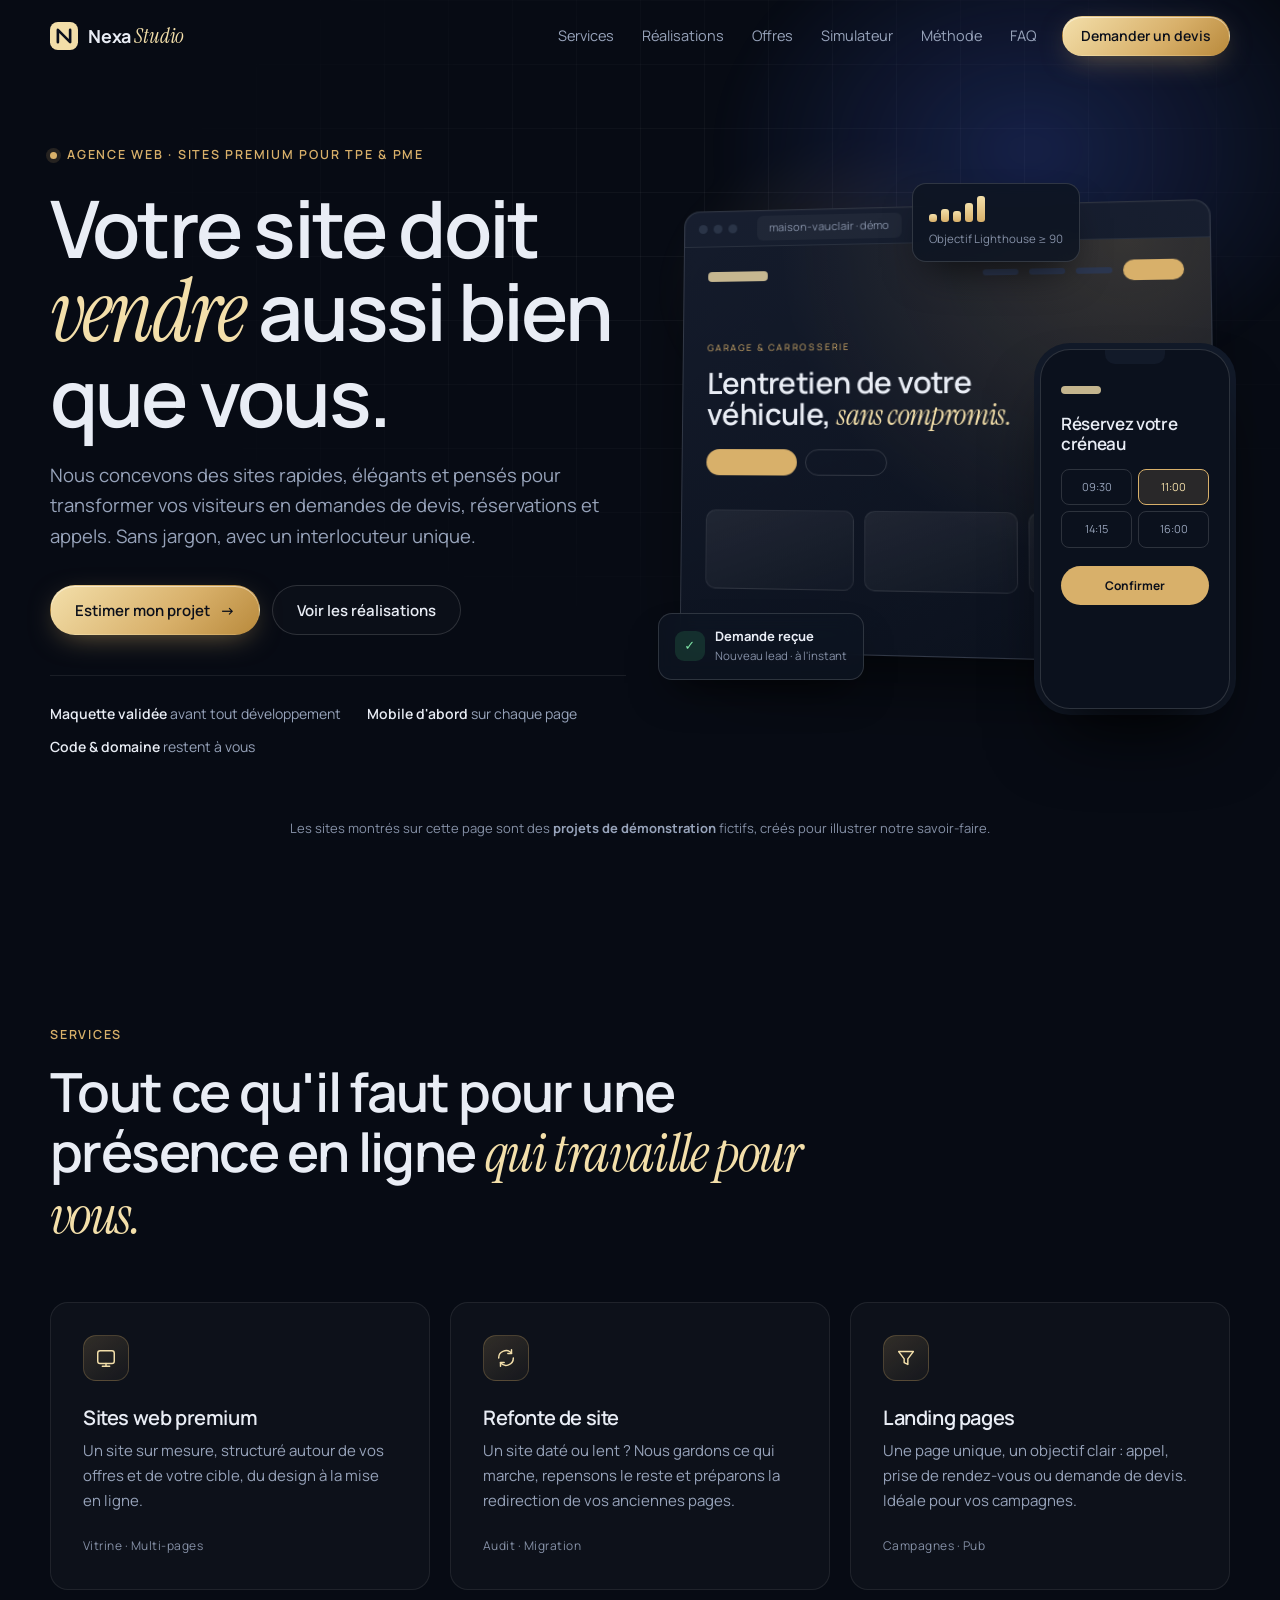
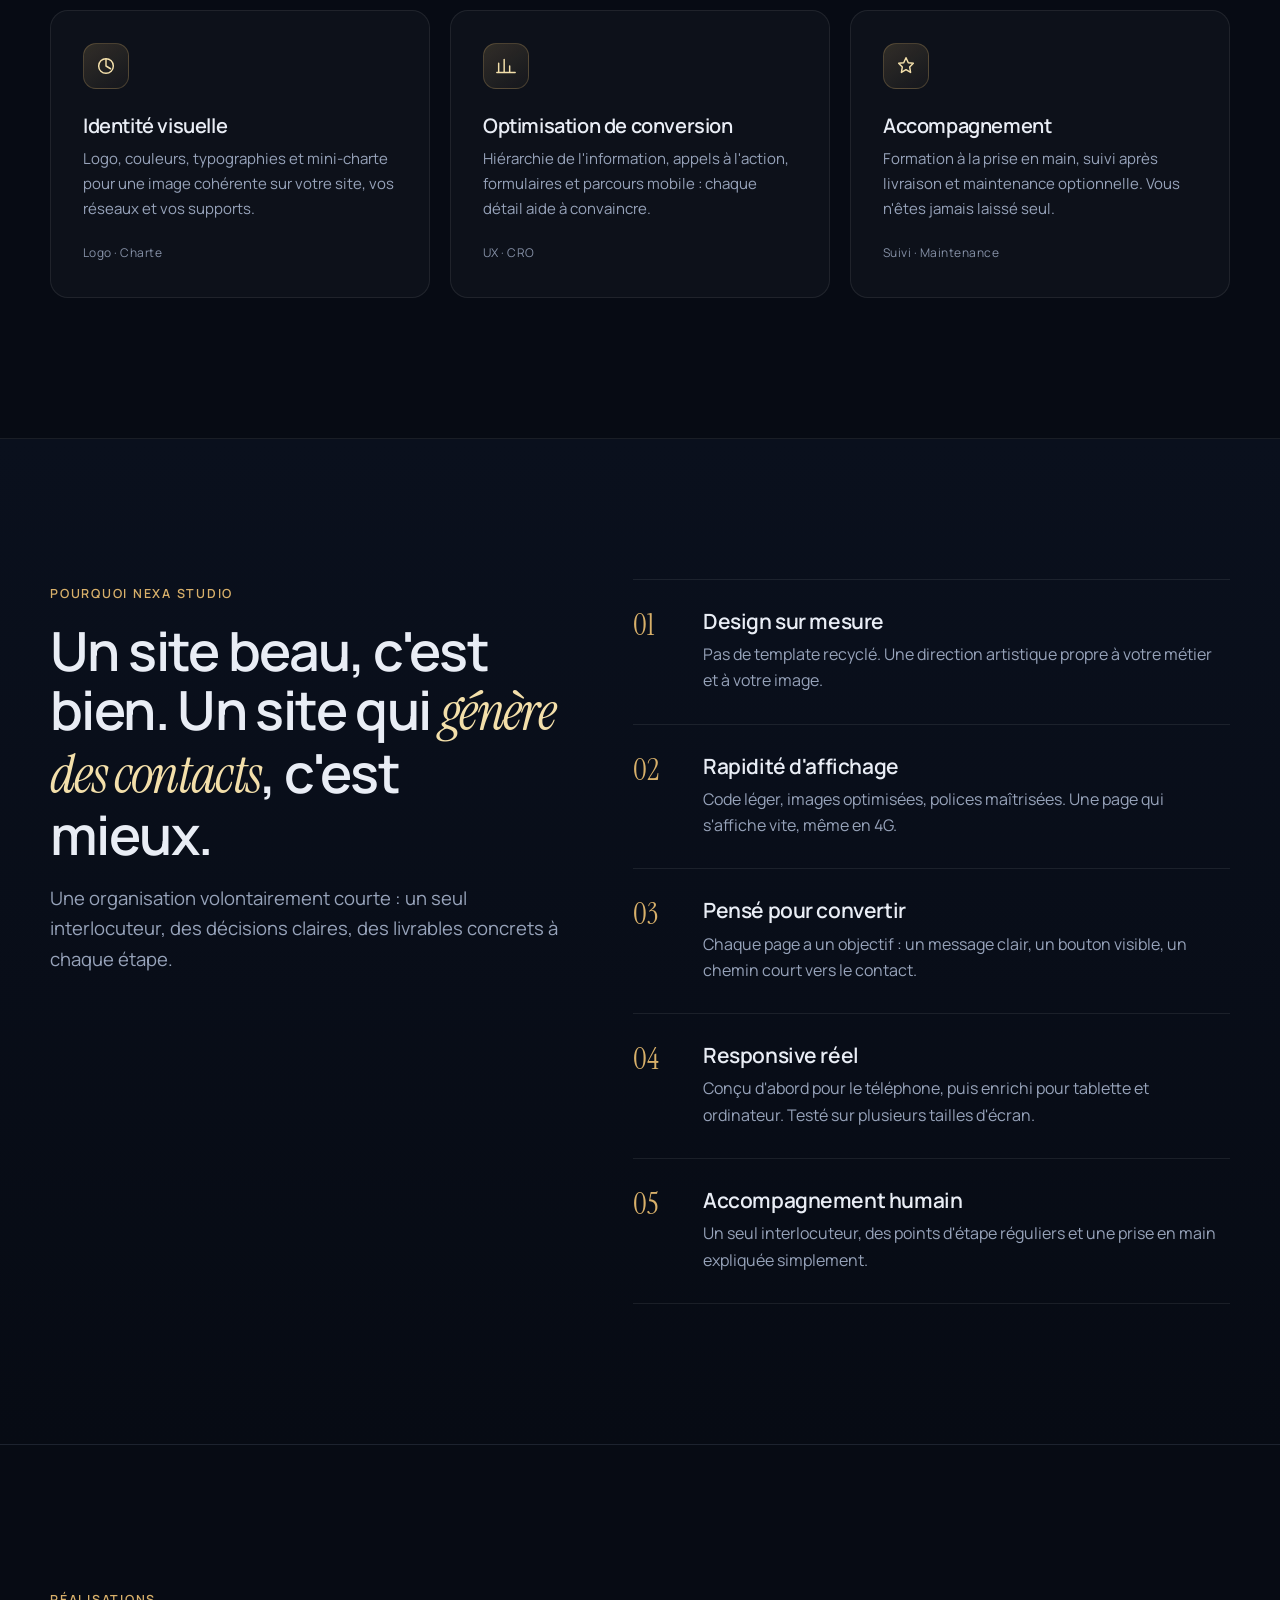
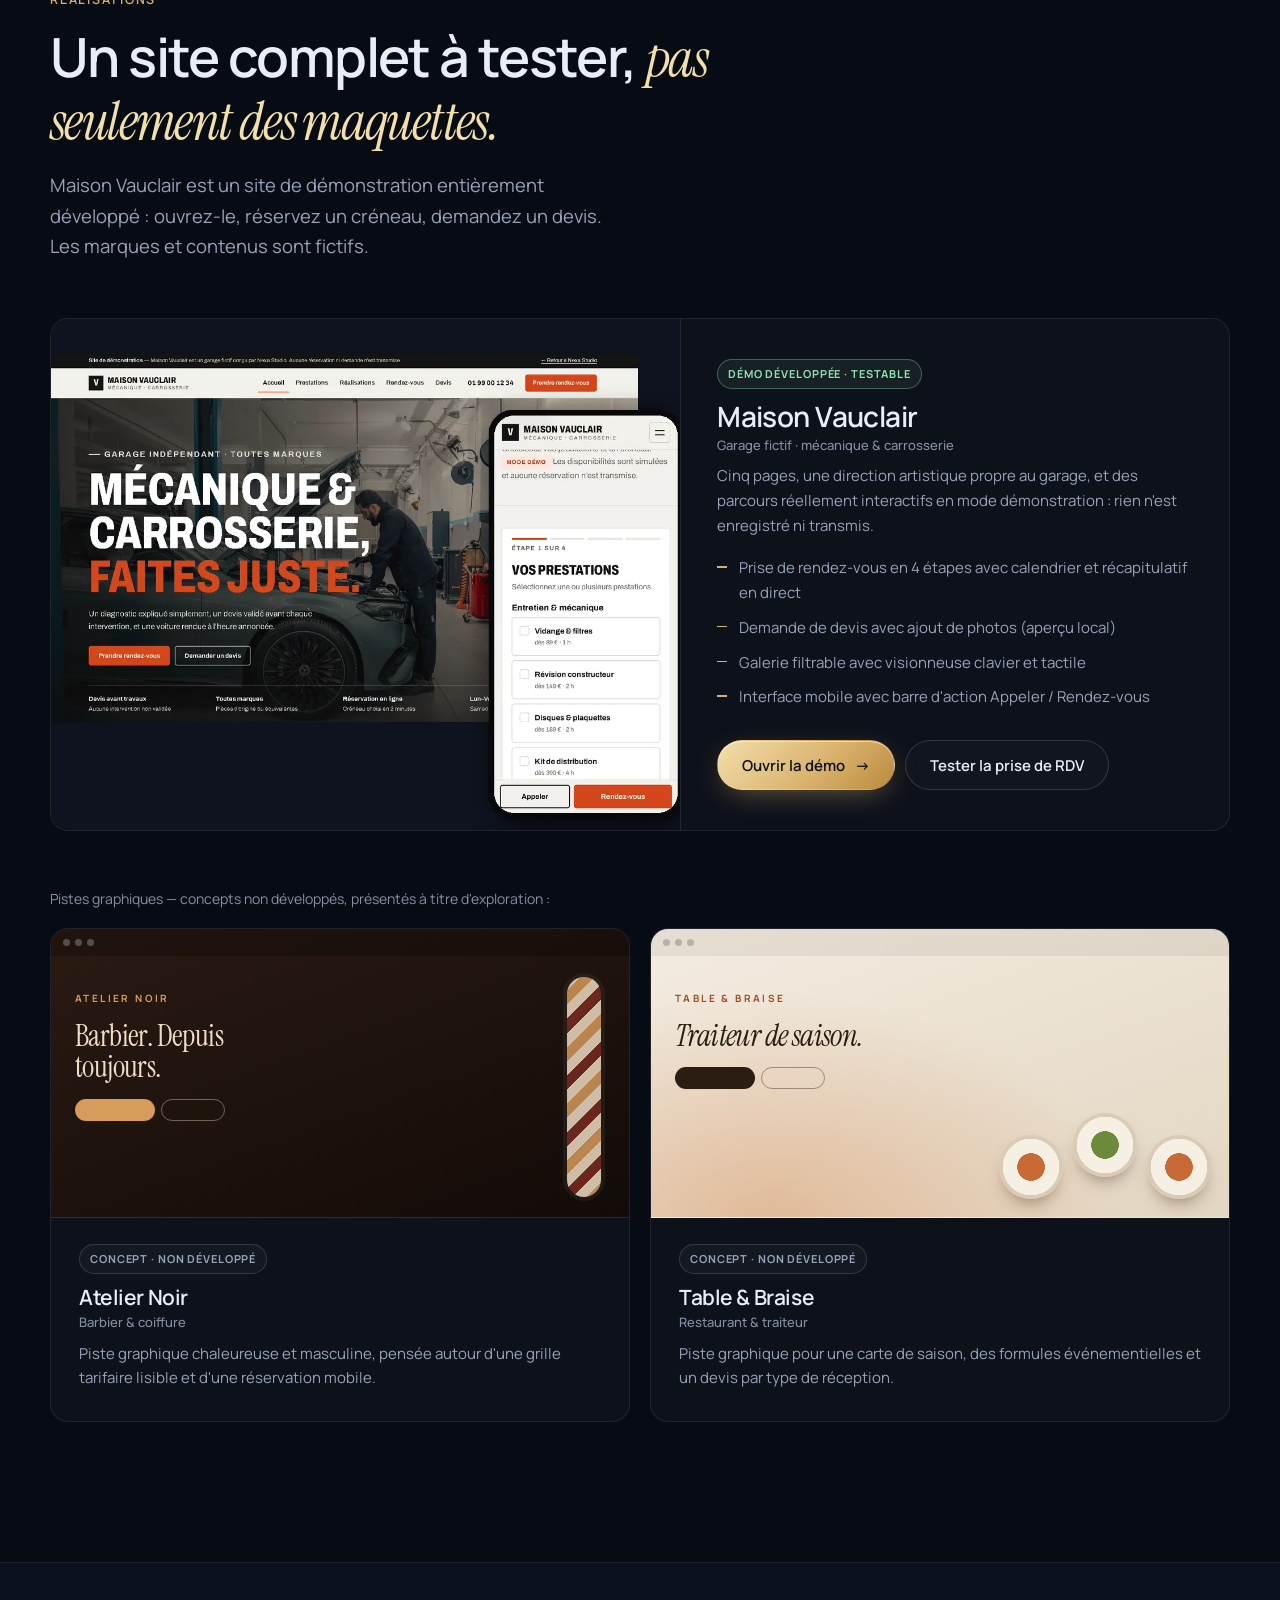
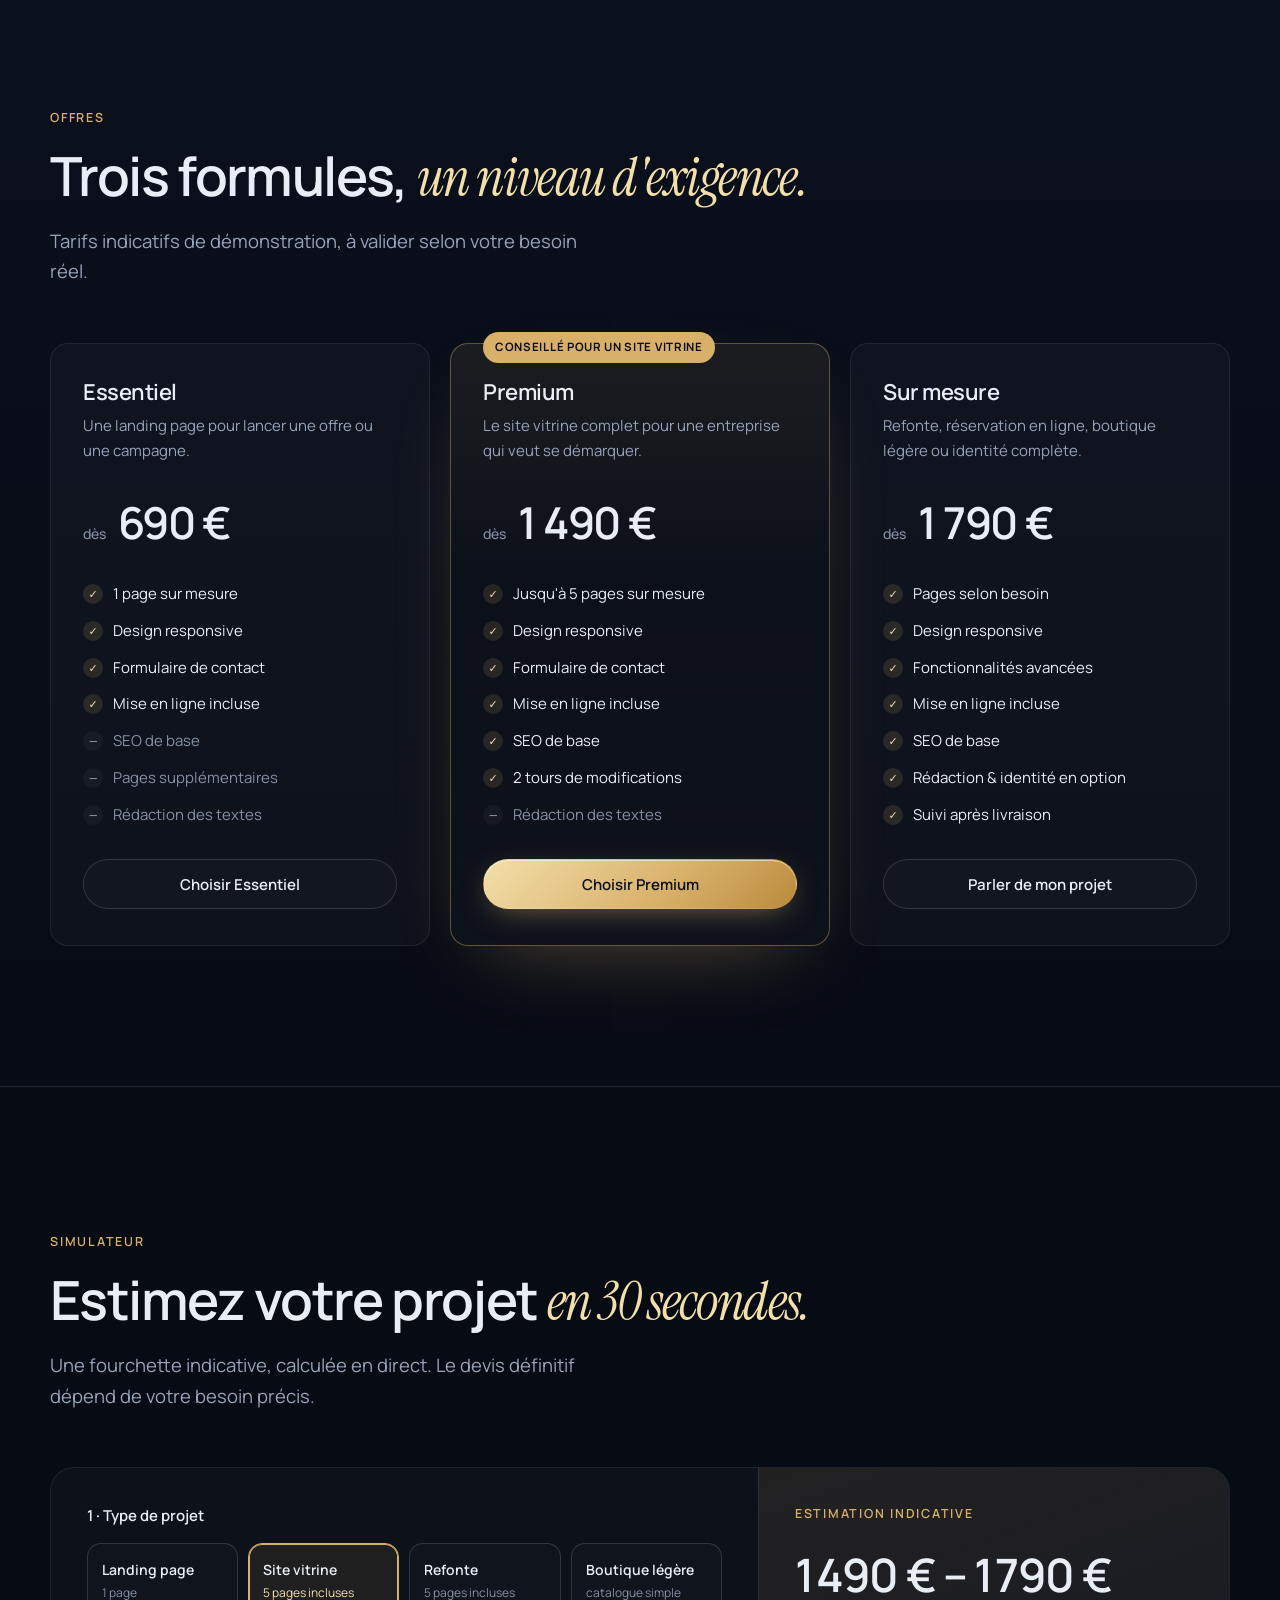
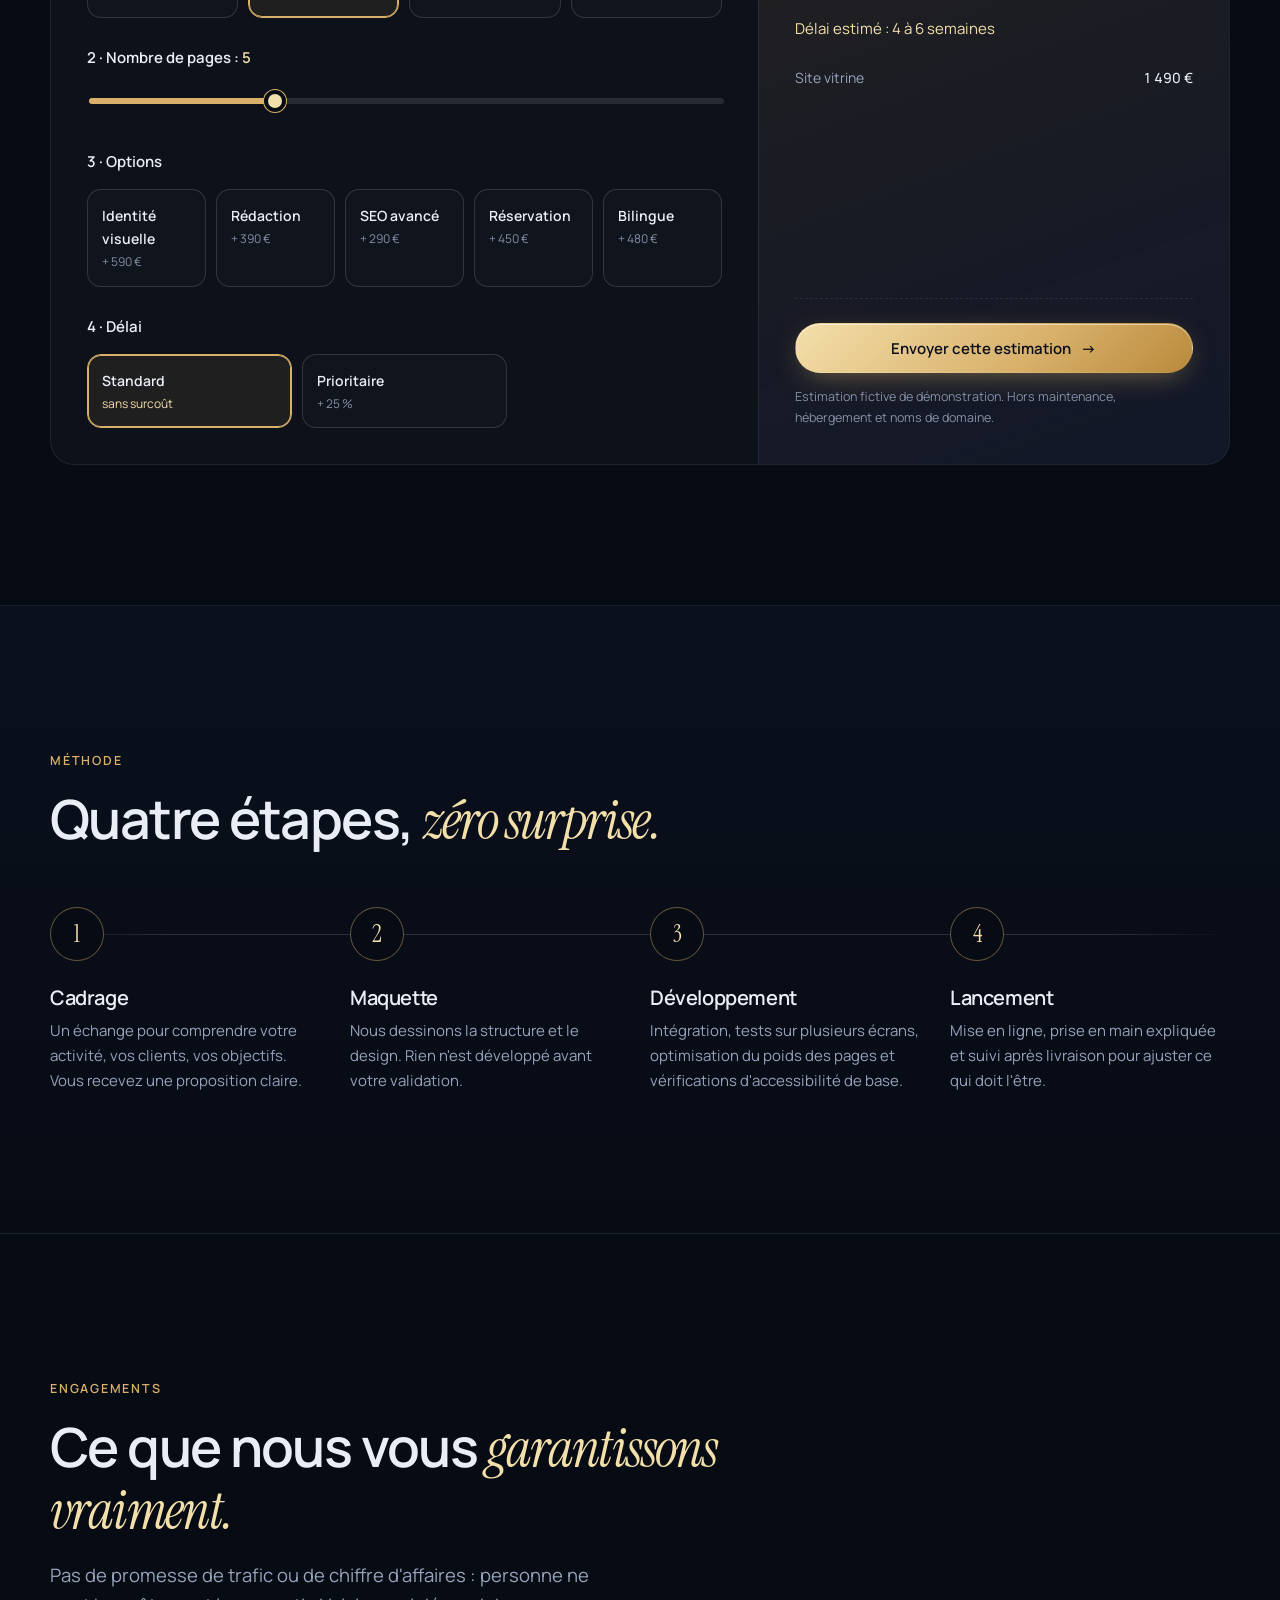
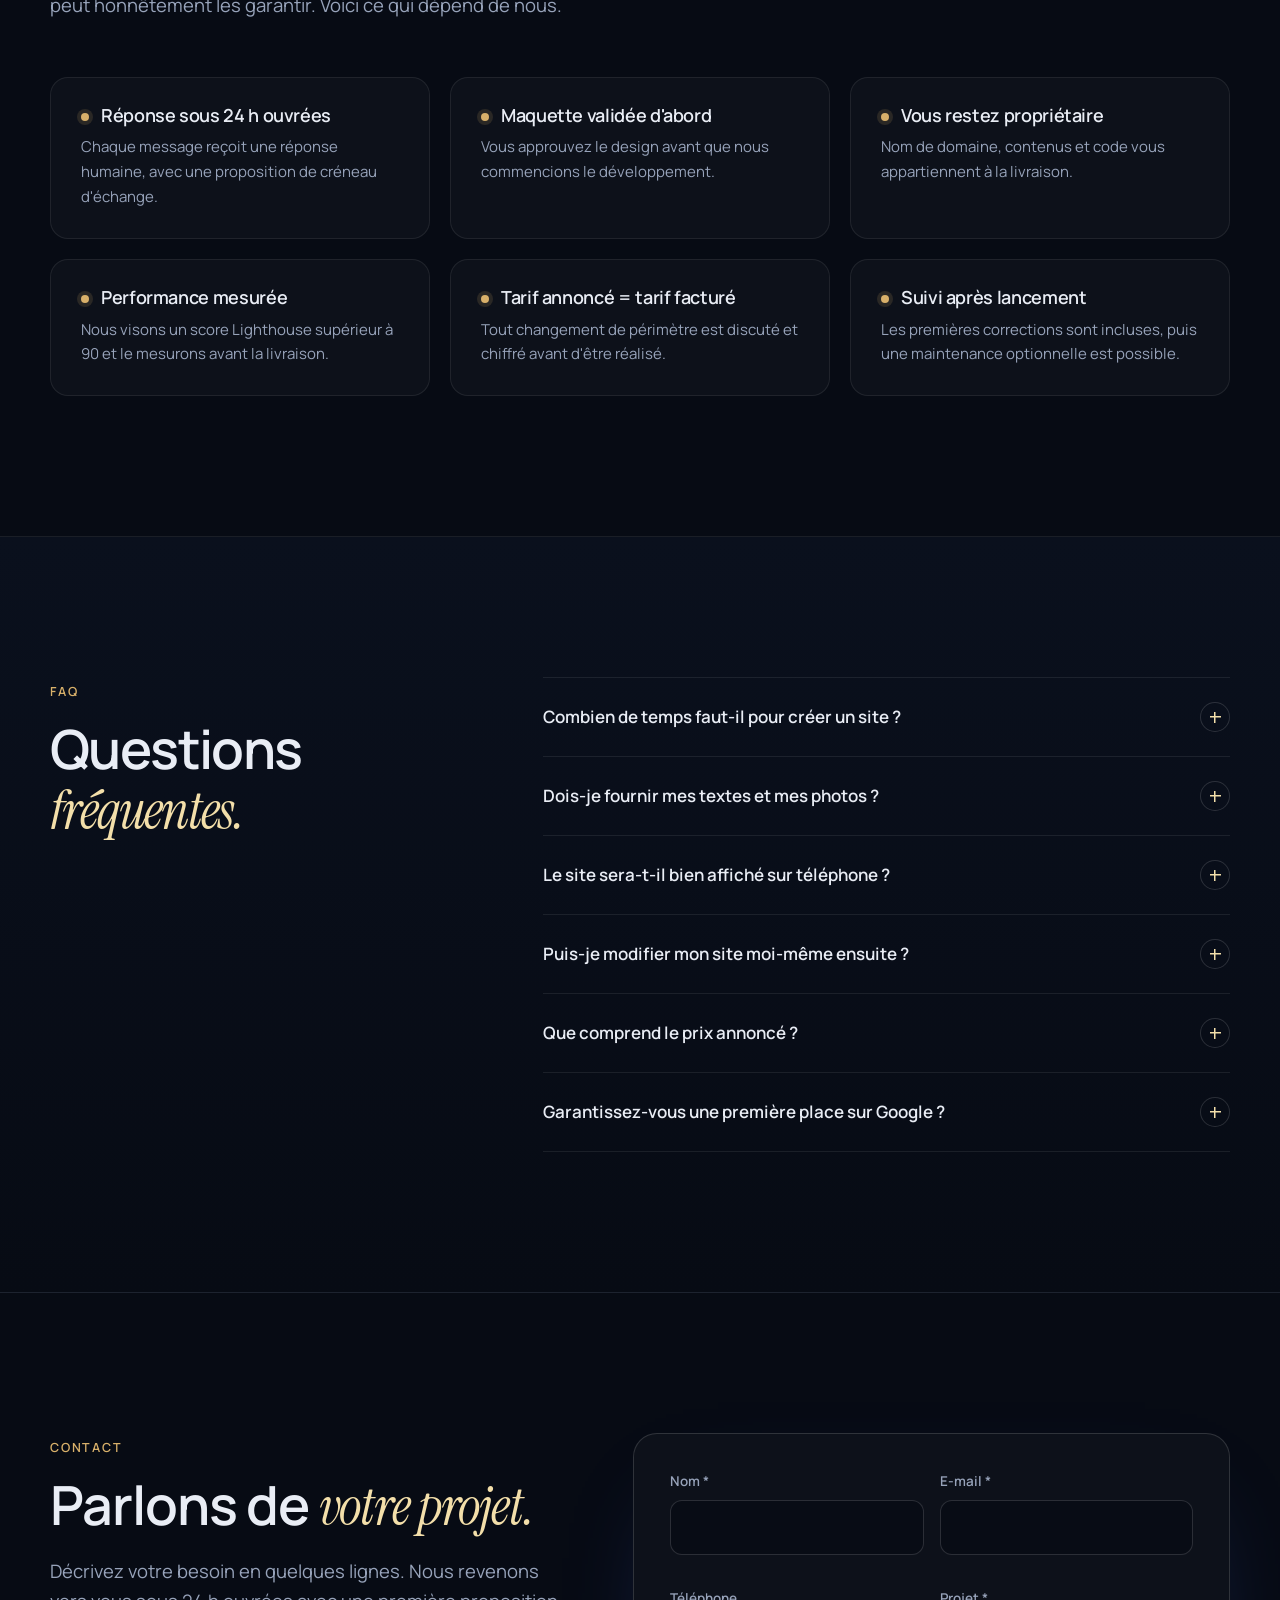
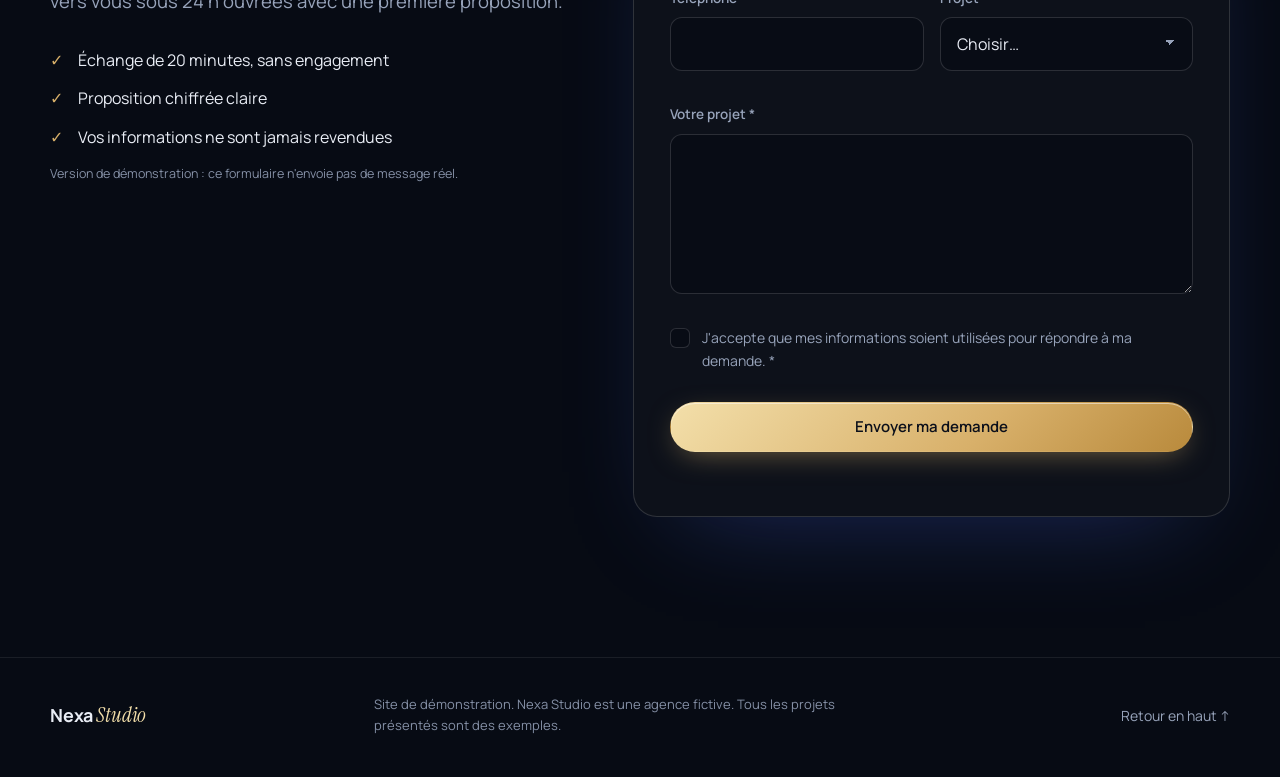
==== commit 9e82af90: "Phase 2 : démo Maison Vauclair, portfolio testable, crédibilité et accessibilité - Site de démonstra" ====
--- a/index.html
+++ b/index.html
@@ -18,7 +18,7 @@
 
 <header class="nav" id="nav">
   <div class="wrap nav__in">
-    <a class="logo" href="#top" aria-label="Nexa Studio, accueil">
+    <a class="logo" href="#top">
       <svg width="28" height="28" viewBox="0 0 32 32" aria-hidden="true"><rect width="32" height="32" rx="9" fill="url(#lg)"/><path d="M9 23V9l14 14V9" fill="none" stroke="#0a0f1c" stroke-width="3" stroke-linecap="round" stroke-linejoin="round"/><defs><linearGradient id="lg" x1="0" y1="0" x2="32" y2="32"><stop stop-color="#f3dfaa"/><stop offset="1" stop-color="#c79a47"/></linearGradient></defs></svg>
       <span>Nexa<em>Studio</em></span>
     </a>
@@ -57,7 +57,7 @@
 
     <div class="stage reveal" aria-hidden="true">
       <div class="win win--main">
-        <div class="win__bar"><i></i><i></i><i></i><span>maison-vauclair.fr</span></div>
+        <div class="win__bar"><i></i><i></i><i></i><span>maison-vauclair · démo</span></div>
         <div class="win__body">
           <div class="mini-nav"><b></b><span></span><span></span><span></span><u></u></div>
           <div class="mini-hero">
@@ -139,7 +139,7 @@
     <header class="sec__head reveal">
       <p class="eyebrow">Pourquoi Nexa Studio</p>
       <h2>Un site beau, c'est bien. Un site qui <em>génère des contacts</em>, c'est mieux.</h2>
-      <p class="lead">Nous travaillons comme une petite équipe senior : peu d'intermédiaires, des décisions claires, des livrables concrets.</p>
+      <p class="lead">Une organisation volontairement courte : un seul interlocuteur, des décisions claires, des livrables concrets à chaque étape.</p>
     </header>
     <ul class="why__list">
       <li class="reveal"><span class="num">01</span><div><h3>Design sur mesure</h3><p>Pas de template recyclé. Une direction artistique propre à votre métier et à votre image.</p></div></li>
@@ -156,32 +156,40 @@
   <div class="wrap">
     <header class="sec__head reveal">
       <p class="eyebrow">Réalisations</p>
-      <h2>Trois univers, <em>trois directions artistiques.</em></h2>
-      <p class="lead">Projets de démonstration conçus par Nexa Studio. Les marques, noms et contenus sont fictifs.</p>
-    </header>
-    <div class="grid grid--3 work">
-      <article class="card work__item reveal">
-        <div class="shot shot--garage" role="img" aria-label="Aperçu du site de démonstration d'un garage premium">
-          <div class="shot__bar"><i></i><i></i><i></i></div>
-          <div class="shot__body"><small>MAISON VAUCLAIR</small><h4>L'exigence mécanique.</h4><div class="shot__row"><u></u><s></s></div><div class="shot__car"></div></div>
-        </div>
-        <div class="work__txt">
-          <span class="badge">Projet de démonstration</span>
-          <h3>Maison Vauclair <small>Garage premium</small></h3>
-          <p>Site à l'ambiance sobre et technique, avec prise de rendez-vous atelier et fiches de prestations.</p>
-          <ul class="chips"><li>Réservation</li><li>Devis atelier</li><li>Avis clients à intégrer</li></ul>
-        </div>
-      </article>
+      <h2>Un site complet à tester, <em>pas seulement des maquettes.</em></h2>
+      <p class="lead">Maison Vauclair est un site de démonstration entièrement développé : ouvrez-le, réservez un créneau, demandez un devis. Les marques et contenus sont fictifs.</p>
+    </header>
+    <article class="card feat reveal">
+      <a class="feat__img" href="maison-vauclair/index.html" aria-label="Ouvrir la démo Maison Vauclair">
+        <img src="assets/maison-vauclair-preview.webp" srcset="assets/maison-vauclair-preview-600.webp 600w, assets/maison-vauclair-preview.webp 1200w" sizes="(max-width:960px) 100vw, 640px" width="1200" height="900" loading="lazy" decoding="async" alt="Capture du site Maison Vauclair : page d'accueil sur ordinateur et prise de rendez-vous sur mobile">
+      </a>
+      <div class="work__txt feat__txt">
+        <span class="badge badge--live">Démo développée · testable</span>
+        <h3>Maison Vauclair <small>Garage fictif · mécanique &amp; carrosserie</small></h3>
+        <p>Cinq pages, une direction artistique propre au garage, et des parcours réellement interactifs en mode démonstration : rien n'est enregistré ni transmis.</p>
+        <ul class="feat__list">
+          <li>Prise de rendez-vous en 4 étapes avec calendrier et récapitulatif en direct</li>
+          <li>Demande de devis avec ajout de photos (aperçu local)</li>
+          <li>Galerie filtrable avec visionneuse clavier et tactile</li>
+          <li>Interface mobile avec barre d'action Appeler / Rendez-vous</li>
+        </ul>
+        <div class="feat__cta">
+          <a class="btn btn--gold" href="maison-vauclair/index.html">Ouvrir la démo <span aria-hidden="true">→</span></a>
+          <a class="btn btn--ghost" href="maison-vauclair/rendez-vous.html">Tester la prise de RDV</a>
+        </div>
+      </div>
+    </article>
+    <p class="work__sub reveal">Pistes graphiques — concepts non développés, présentés à titre d'exploration :</p>
+    <div class="grid work work--concepts">
       <article class="card work__item reveal">
         <div class="shot shot--barber" role="img" aria-label="Aperçu du site de démonstration d'un salon de barbier">
           <div class="shot__bar"><i></i><i></i><i></i></div>
           <div class="shot__body"><small>ATELIER NOIR</small><h4>Barbier. Depuis toujours.</h4><div class="shot__row"><u></u><s></s></div><div class="shot__stripes"></div></div>
         </div>
         <div class="work__txt">
-          <span class="badge">Projet de démonstration</span>
+          <span class="badge badge--concept">Concept · non développé</span>
           <h3>Atelier Noir <small>Barbier &amp; coiffure</small></h3>
-          <p>Identité chaleureuse et masculine, grille tarifaire lisible et réservation en deux clics sur mobile.</p>
-          <ul class="chips"><li>Tarifs</li><li>Réservation</li><li>Galerie</li></ul>
+          <p>Piste graphique chaleureuse et masculine, pensée autour d'une grille tarifaire lisible et d'une réservation mobile.</p>
         </div>
       </article>
       <article class="card work__item reveal">
@@ -190,10 +198,9 @@
           <div class="shot__body"><small>TABLE &amp; BRAISE</small><h4>Traiteur de saison.</h4><div class="shot__row"><u></u><s></s></div><div class="shot__plates"><b></b><b></b><b></b></div></div>
         </div>
         <div class="work__txt">
-          <span class="badge">Projet de démonstration</span>
+          <span class="badge badge--concept">Concept · non développé</span>
           <h3>Table &amp; Braise <small>Restaurant &amp; traiteur</small></h3>
-          <p>Carte, formules événementielles et formulaire de devis par type de réception.</p>
-          <ul class="chips"><li>Carte</li><li>Devis événement</li><li>Menu du jour</li></ul>
+          <p>Piste graphique pour une carte de saison, des formules événementielles et un devis par type de réception.</p>
         </div>
       </article>
     </div>
@@ -225,7 +232,7 @@
         <a class="btn btn--ghost" href="#contact" data-plan="Essentiel">Choisir Essentiel</a>
       </article>
       <article class="plan plan--hot card reveal">
-        <span class="ribbon">Le plus demandé</span>
+        <span class="ribbon">Conseillé pour un site vitrine</span>
         <h3>Premium</h3>
         <p class="plan__for">Le site vitrine complet pour une entreprise qui veut se démarquer.</p>
         <p class="price"><small>dès</small> 1 490 €</p>
@@ -242,8 +249,8 @@
       </article>
       <article class="plan card reveal">
         <h3>Sur mesure</h3>
-        <p class="plan__for">Refonte, réservation en ligne, e-commerce léger ou identité complète.</p>
-        <p class="price"><small>dès</small> 2 990 €</p>
+        <p class="plan__for">Refonte, réservation en ligne, boutique légère ou identité complète.</p>
+        <p class="price"><small>dès</small> 1 790 €</p>
         <ul>
           <li class="y">Pages selon besoin</li>
           <li class="y">Design responsive</li>
@@ -355,7 +362,7 @@
       <h2>Questions <em>fréquentes.</em></h2>
     </header>
     <div class="faq__list reveal">
-      <details><summary>Combien de temps faut-il pour créer un site ?</summary><p>En général de 2 à 3 semaines pour une landing page, et de 4 à 6 semaines pour un site vitrine. Le délai dépend surtout de la rapidité de vos retours et de la fourniture des contenus.</p></details>
+      <details><summary>Combien de temps faut-il pour créer un site ?</summary><p>À titre indicatif, comptez 2 à 3 semaines pour une landing page et 4 à 6 semaines pour un site vitrine. Ce sont des estimations : le délai réel dépend surtout de la rapidité des retours et de la fourniture des contenus.</p></details>
       <details><summary>Dois-je fournir mes textes et mes photos ?</summary><p>Idéalement oui, nous vous guidons sur ce qui est nécessaire. Si vous n'avez rien de prêt, la rédaction est disponible en option et nous pouvons vous orienter pour les visuels.</p></details>
       <details><summary>Le site sera-t-il bien affiché sur téléphone ?</summary><p>Oui. Chaque page est conçue en priorité pour le mobile puis adaptée aux tablettes et ordinateurs, et testée sur plusieurs tailles d'écran.</p></details>
       <details><summary>Puis-je modifier mon site moi-même ensuite ?</summary><p>Selon la solution retenue, nous prévoyons une prise en main des éléments que vous voulez mettre à jour seul, ou nous nous en chargeons via un forfait de maintenance.</p></details>
@@ -420,7 +427,7 @@
   </div>
 </footer>
 
-<div class="mcta" id="mcta"><a class="btn btn--gold btn--block" href="#devis">Estimer mon projet</a></div>
+<aside class="mcta" id="mcta" aria-label="Action rapide"><a class="btn btn--gold btn--block" href="#devis">Estimer mon projet</a></aside>
 <script src="app.js" defer></script>
 </body>
 </html>
--- a/styles.css
+++ b/styles.css
@@ -1,7 +1,7 @@
 :root{
   --bg:#070b14;--bg2:#0a101d;--card:rgba(255,255,255,.028);--card2:rgba(255,255,255,.05);
   --line:rgba(255,255,255,.08);--line2:rgba(255,255,255,.14);
-  --text:#e9edf5;--muted:#97a3ba;--dim:#6b7790;
+  --text:#e9edf5;--muted:#97a3ba;--dim:#8590a6;
   --gold:#d8b06a;--gold2:#f3dfaa;--blue:#4c6fff;
   --r:18px;--ease:cubic-bezier(.2,.7,.2,1);
   --serif:"Instrument Serif",Georgia,serif;--sans:"Manrope",system-ui,-apple-system,"Segoe UI",sans-serif;
@@ -170,6 +170,22 @@
 .chips{display:flex;flex-wrap:wrap;gap:6px;margin-top:auto;padding-top:6px}
 .chips li{font-size:12px;color:var(--muted);padding:5px 10px;border-radius:8px;background:rgba(255,255,255,.04);border:1px solid var(--line)}
 
+.feat{display:grid;grid-template-columns:1.15fr 1fr;padding:0;overflow:hidden;margin-bottom:56px}
+.feat__img{display:block;overflow:hidden;background:#0e131f;border-right:1px solid var(--line)}
+.feat__img img{width:100%;height:100%;object-fit:cover;transition:transform .7s var(--ease)}
+.feat:hover .feat__img img{transform:scale(1.025)}
+.feat__txt{padding:40px 40px 40px 36px;justify-content:center}
+.feat__txt h3{font-size:28px}
+.feat__list{display:grid;gap:10px;margin:6px 0 8px;font-size:15px;color:var(--muted)}
+.feat__list li{position:relative;padding-left:22px}
+.feat__list li::before{content:"";position:absolute;left:0;top:10px;width:10px;height:1.5px;background:var(--gold)}
+.feat__cta{display:flex;flex-wrap:wrap;gap:10px;margin-top:10px}
+.badge--live{color:#8fe3b0;border-color:rgba(143,227,176,.35);background:rgba(143,227,176,.08)}
+.badge--concept{color:var(--muted);border-color:var(--line2);background:rgba(255,255,255,.03)}
+.work__sub{font-size:14px;color:var(--dim);margin-bottom:18px}
+.work--concepts{grid-template-columns:1fr 1fr}
+.work--concepts .shot{aspect-ratio:16/8}
+
 /* Plans */
 .plans{align-items:stretch}
 .plan{display:flex;flex-direction:column;padding:36px 32px}
@@ -208,6 +224,7 @@
 .opt input:focus-visible+span{outline:2px solid var(--gold);outline-offset:3px}
 .opt:active span{transform:scale(.98)}
 input[type=range]{width:100%;height:28px;appearance:none;-webkit-appearance:none;background:transparent;cursor:pointer;--p:28.5%}
+input[type=range]:disabled{opacity:.4;cursor:not-allowed}
 input[type=range]::-webkit-slider-runnable-track{height:6px;border-radius:3px;background:linear-gradient(90deg,var(--gold) var(--p),rgba(255,255,255,.1) var(--p))}
 input[type=range]::-moz-range-track{height:6px;border-radius:3px;background:linear-gradient(90deg,var(--gold) var(--p),rgba(255,255,255,.1) var(--p))}
 input[type=range]::-webkit-slider-thumb{-webkit-appearance:none;width:22px;height:22px;margin-top:-8px;border-radius:50%;background:var(--gold2);border:4px solid var(--bg);box-shadow:0 0 0 1px var(--gold)}
@@ -309,6 +326,9 @@
   .grid--3{grid-template-columns:1fr 1fr}
   .why,.faq,.contact{grid-template-columns:1fr;gap:40px}
   .why .sec__head{position:static}
+  .feat{grid-template-columns:1fr}
+  .feat__img{border-right:0;border-bottom:1px solid var(--line)}
+  .feat__txt{padding:28px}
   .sim{grid-template-columns:1fr}
   .sim__res{border-left:0;border-top:1px solid var(--line)}
   .steps{grid-template-columns:1fr 1fr;row-gap:44px}
@@ -329,7 +349,9 @@
   .slots span{font-size:10px;padding:6px 0}
   .chip--a{left:0;bottom:6px}
   .chip--b{display:none}
-  .grid--3,.row,.opts,.opts--sm{grid-template-columns:1fr}
+  .grid--3,.row,.opts,.opts--sm,.work--concepts{grid-template-columns:1fr}
+  .feat__txt{padding:24px}
+  .feat__cta .btn{flex:1 1 100%}
   .opts,.opts--sm{grid-template-columns:1fr 1fr}
   .card{padding:26px}
   .plan{padding:32px 24px}
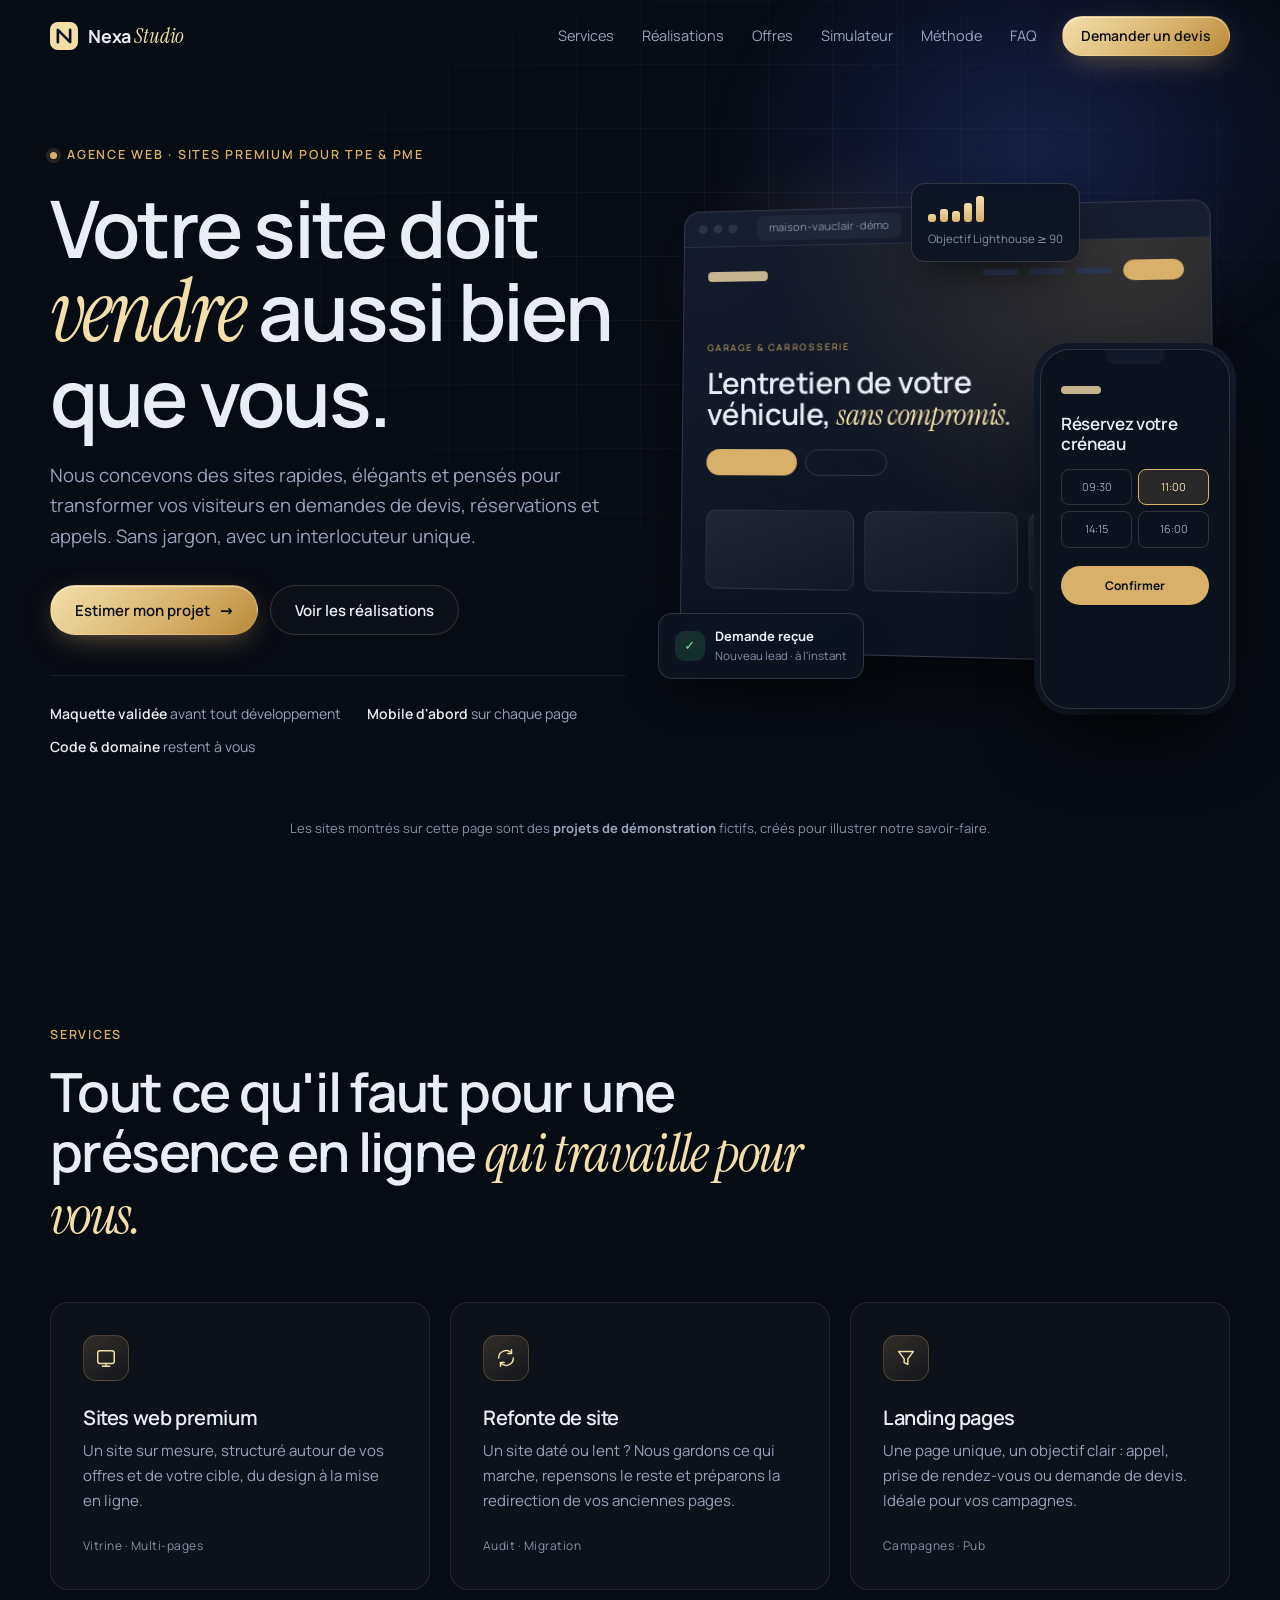
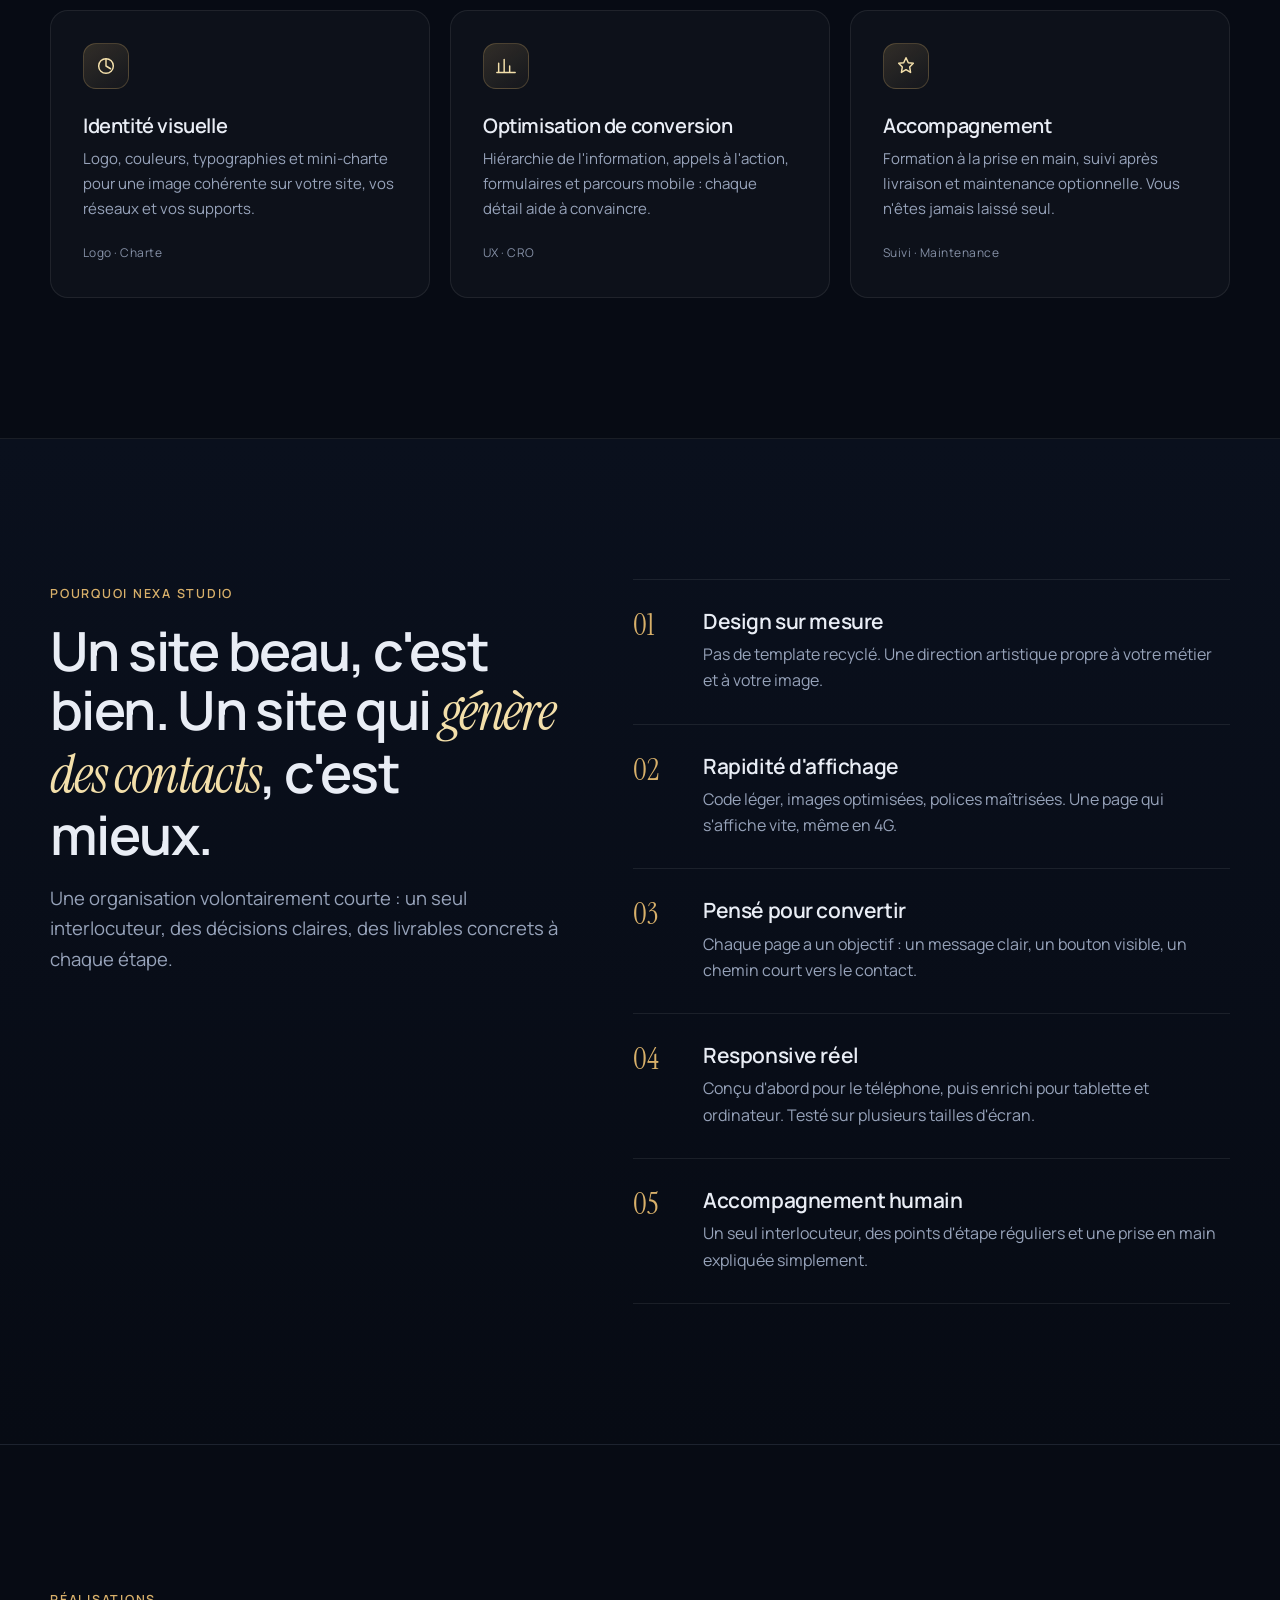
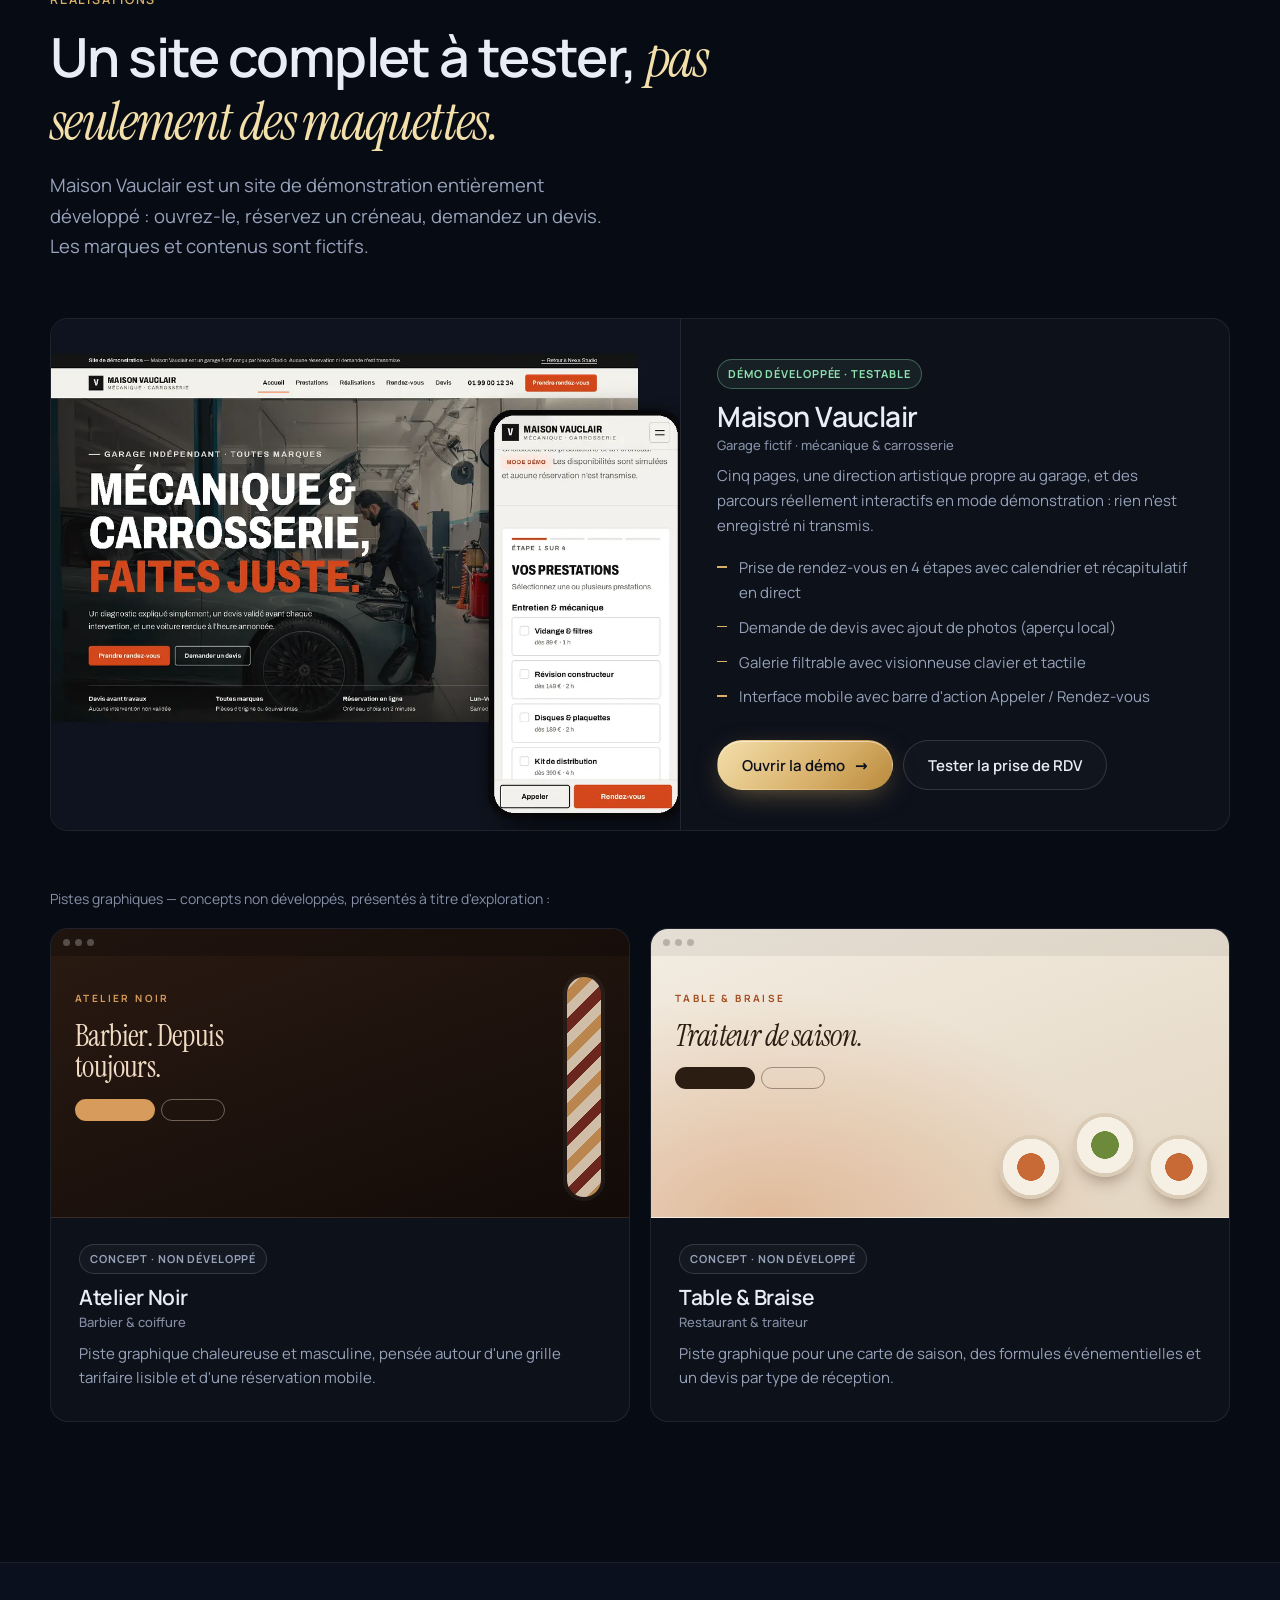
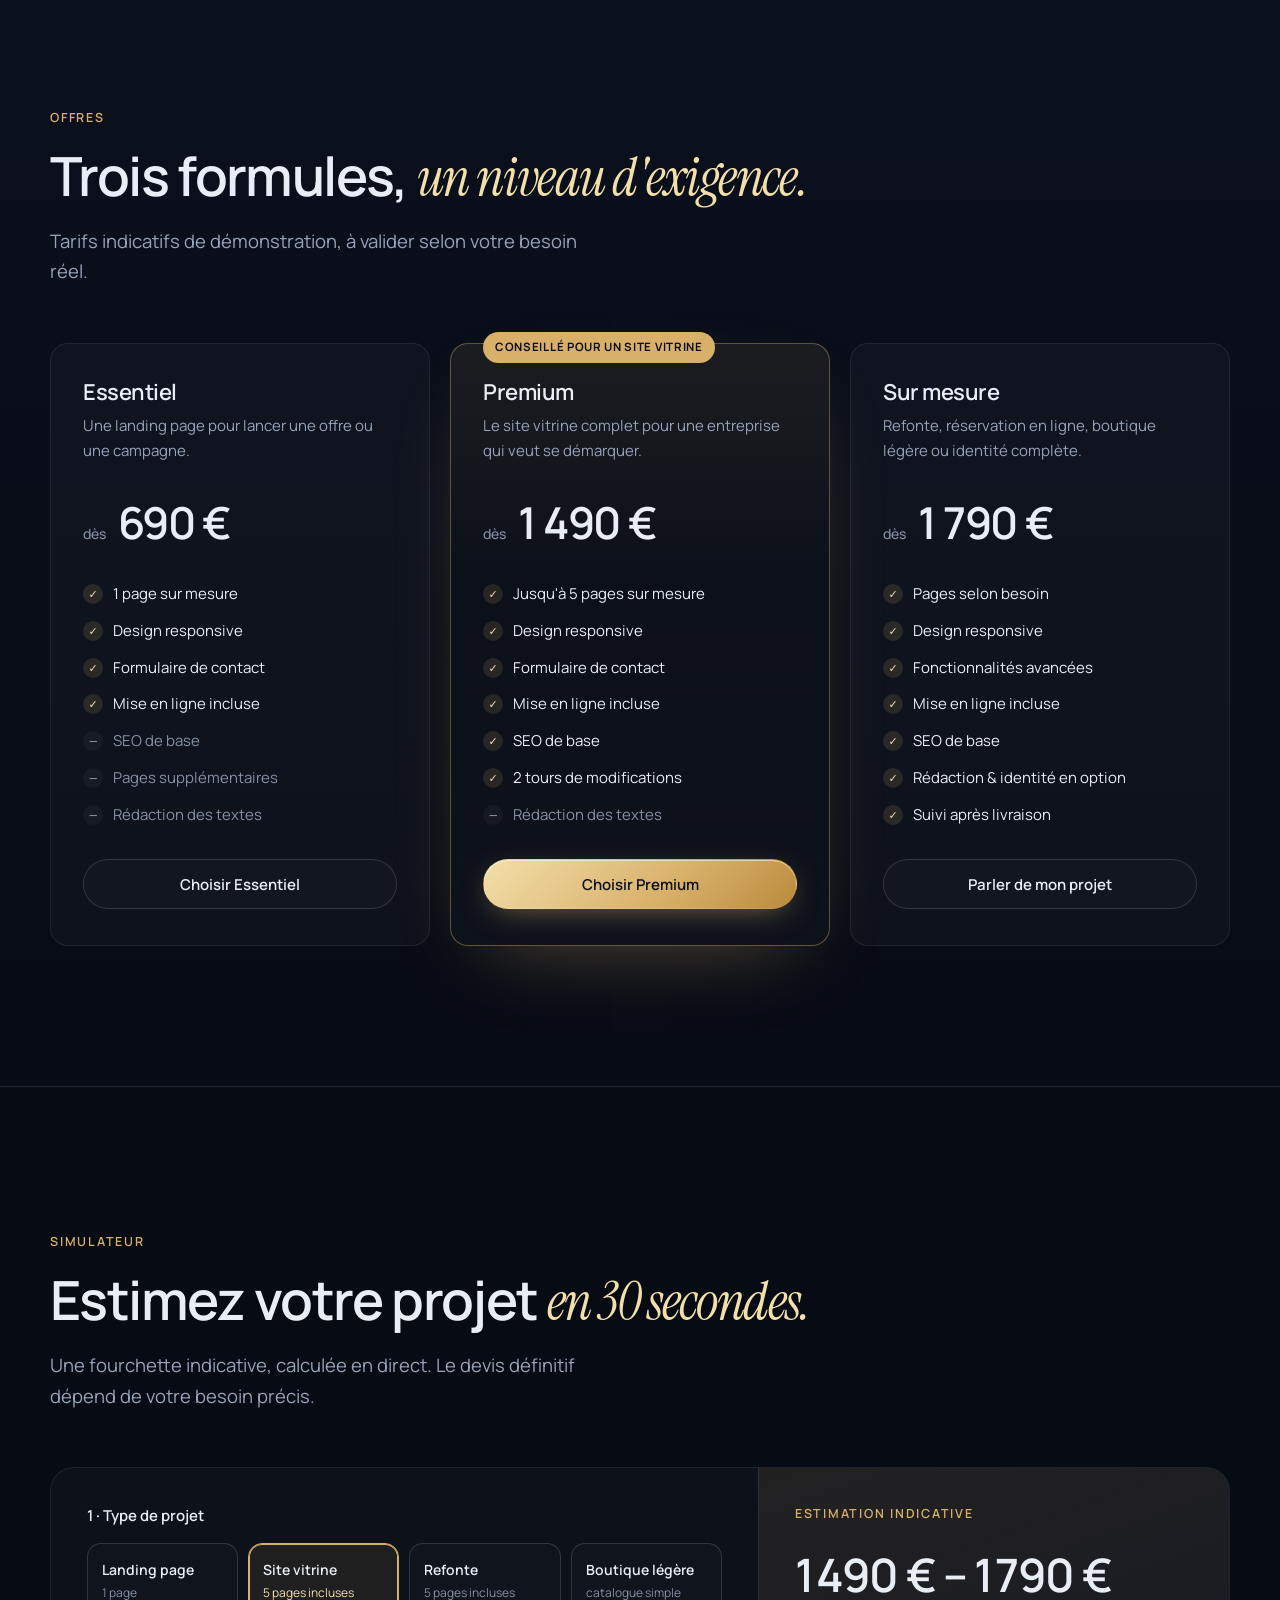
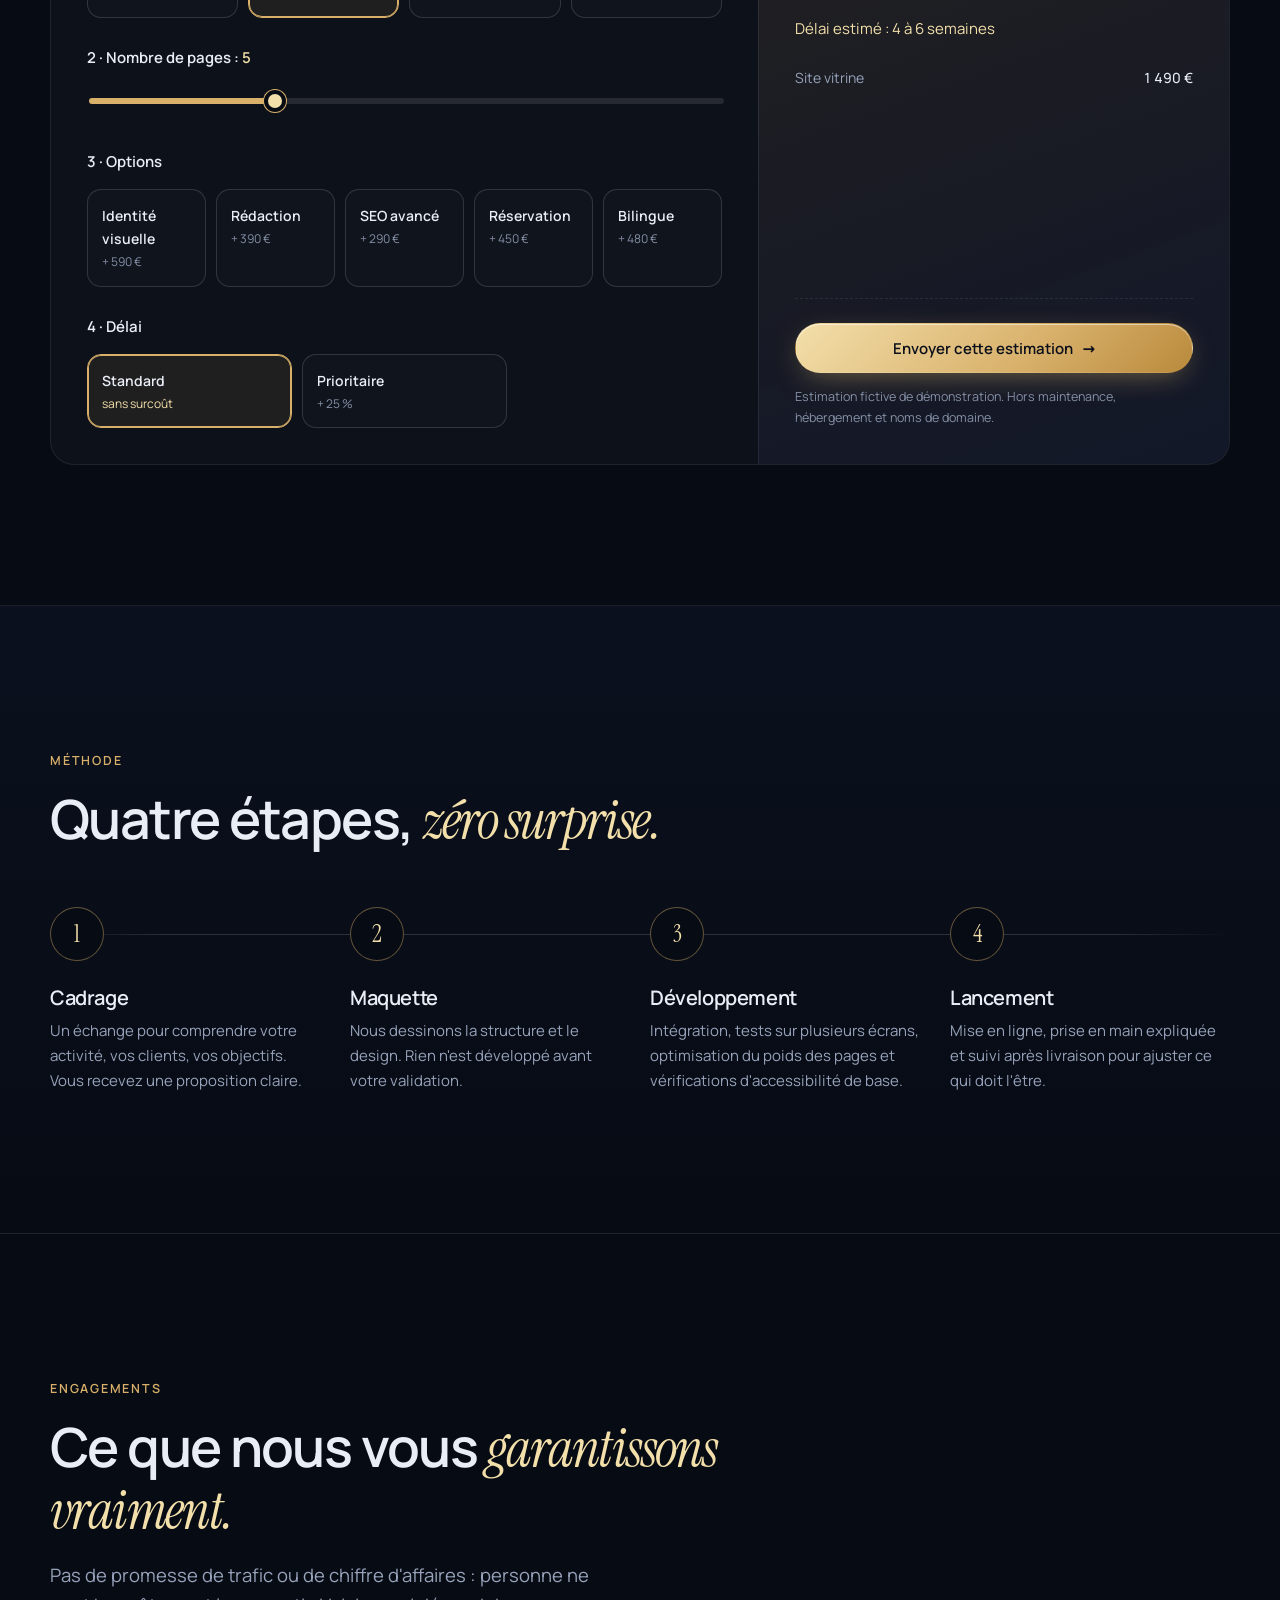
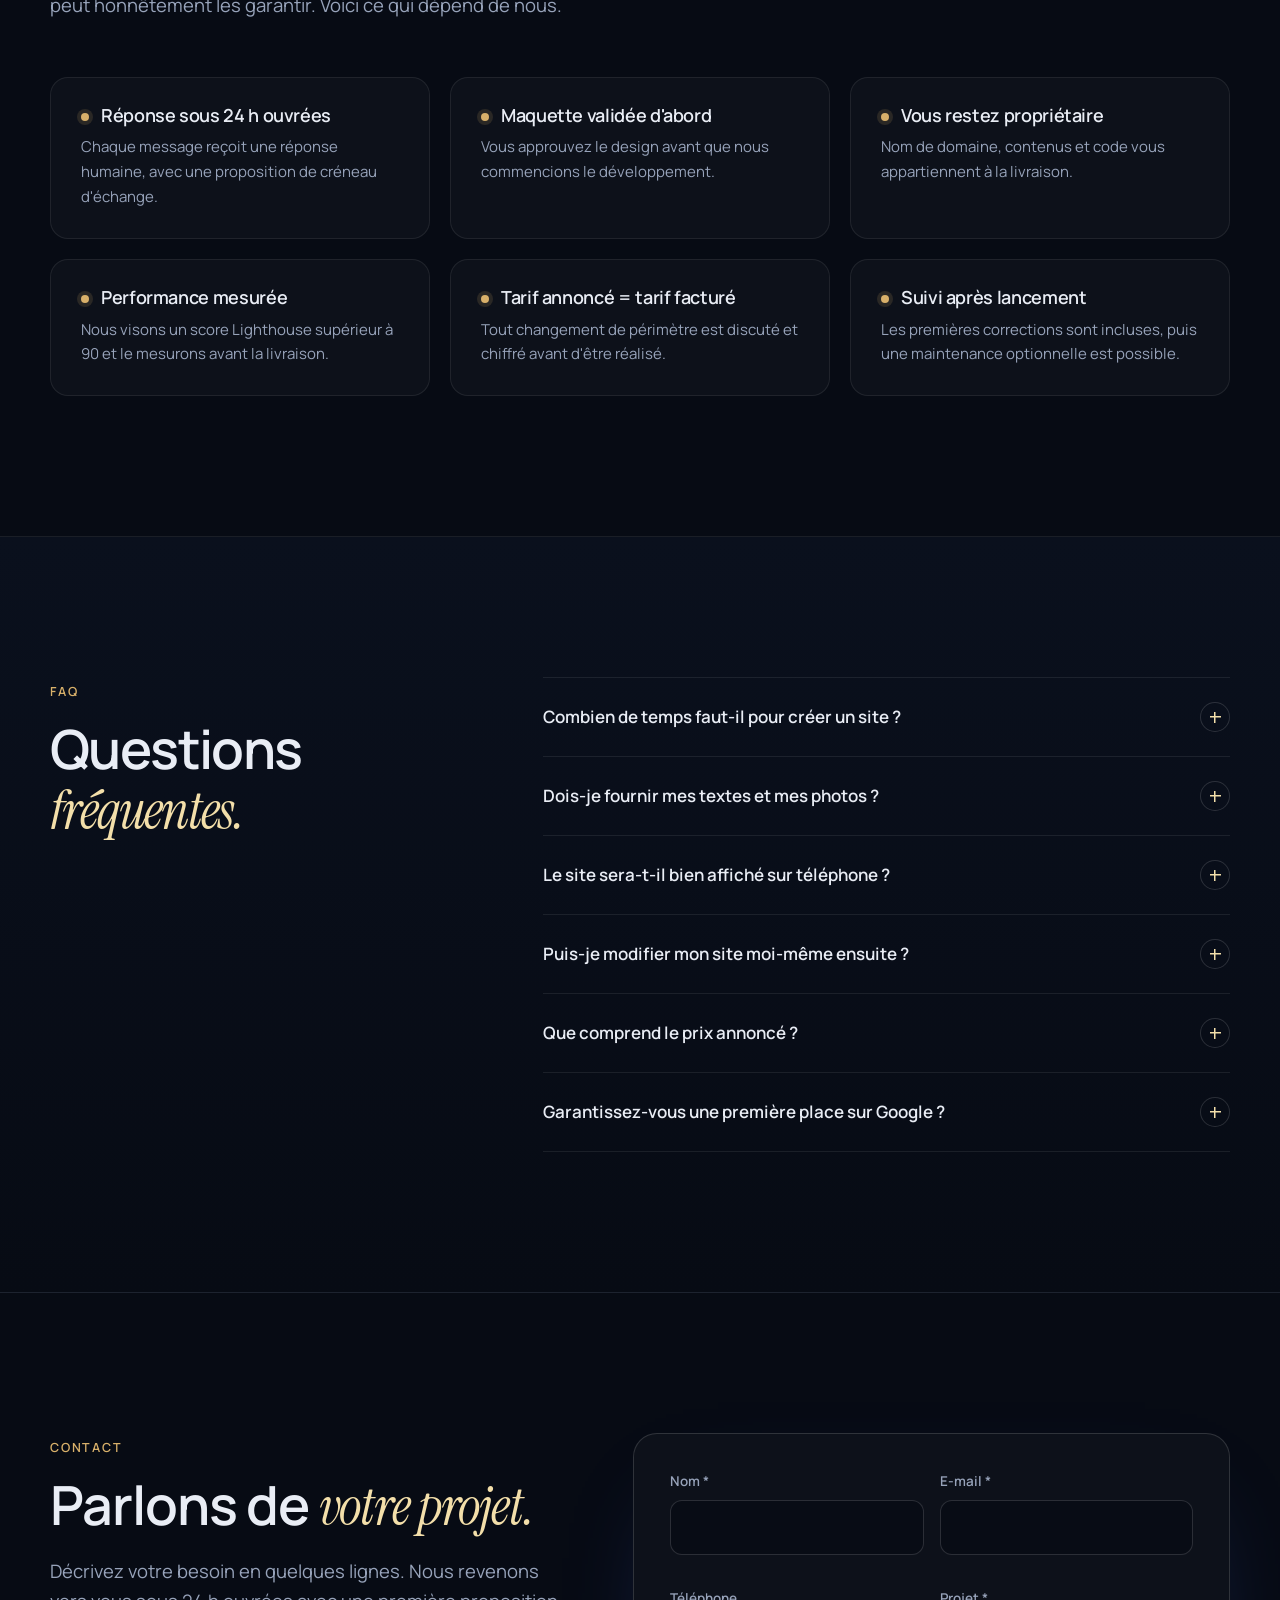
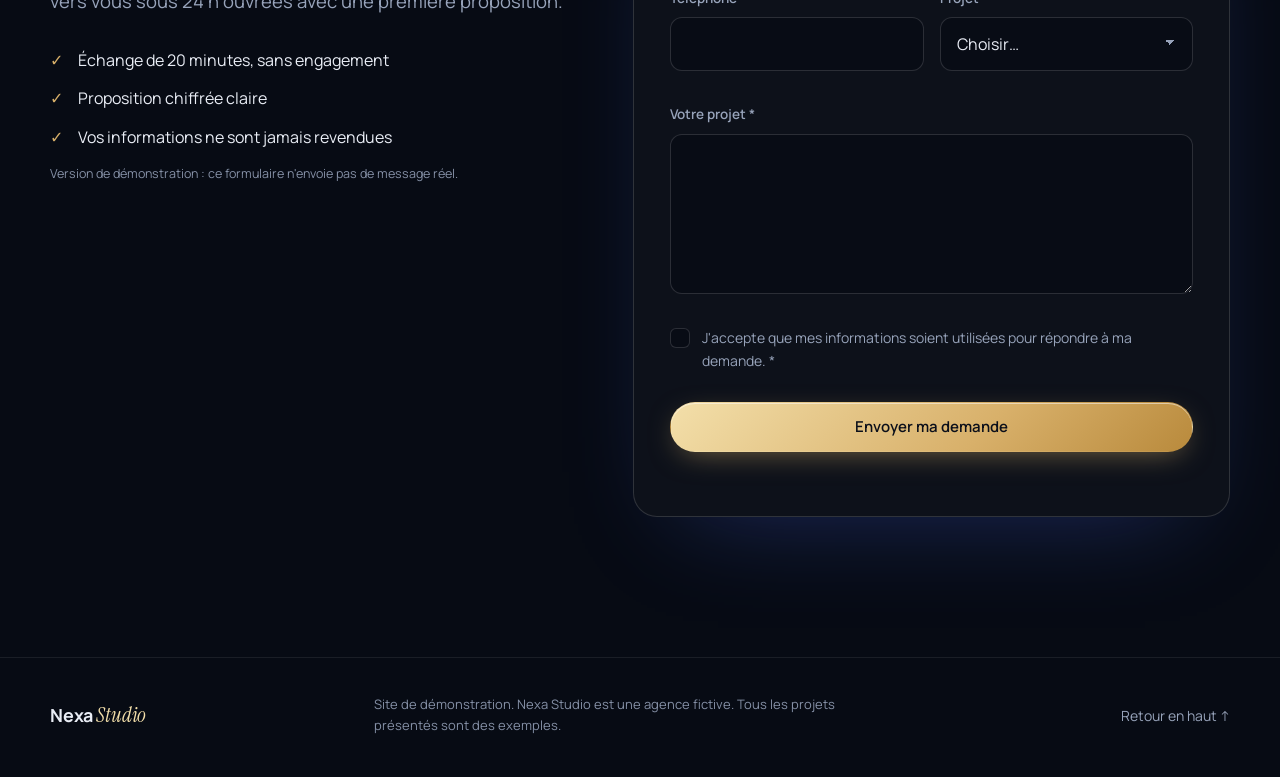
==== commit 8e8c517b: "Perf : polices auto-hébergées, titre hero visible immédiatement, srcset hero affiné Co-Authored-By: " ====
--- a/index.html
+++ b/index.html
@@ -7,9 +7,8 @@
 <meta name="description" content="Nexa Studio conçoit des sites web premium, landing pages et identités visuelles pensés pour convertir. Site de démonstration.">
 <meta name="theme-color" content="#070b14">
 <link rel="icon" href="favicon.svg" type="image/svg+xml">
-<link rel="preconnect" href="https://fonts.googleapis.com">
-<link rel="preconnect" href="https://fonts.gstatic.com" crossorigin>
-<link rel="stylesheet" href="https://fonts.googleapis.com/css2?family=Instrument+Serif:ital@0;1&family=Manrope:wght@400;500;600;700&display=swap">
+<link rel="preload" href="fonts/manrope-normal.woff2" as="font" type="font/woff2" crossorigin>
+<link rel="preload" href="fonts/instrumentserif-italic.woff2" as="font" type="font/woff2" crossorigin>
 <link rel="stylesheet" href="styles.css">
 <script>document.documentElement.classList.add('js')</script>
 </head>
@@ -42,7 +41,7 @@
   <div class="wrap hero__grid">
     <div class="hero__copy">
       <p class="eyebrow reveal"><span class="dot"></span> Agence web · Sites premium pour TPE &amp; PME</p>
-      <h1 class="reveal">Votre site doit <em>vendre</em> aussi bien que vous.</h1>
+      <h1>Votre site doit <em>vendre</em> aussi bien que vous.</h1>
       <p class="lead reveal">Nous concevons des sites rapides, élégants et pensés pour transformer vos visiteurs en demandes de devis, réservations et appels. Sans jargon, avec un interlocuteur unique.</p>
       <div class="hero__cta reveal">
         <a class="btn btn--gold" href="#devis">Estimer mon projet <span aria-hidden="true">→</span></a>
--- a/styles.css
+++ b/styles.css
@@ -1,3 +1,10 @@
+/* Polices auto-hébergées (SIL Open Font License) */
+@font-face{font-family: 'Instrument Serif'; font-style: italic; font-weight: 400; font-display: swap; src:url(fonts/instrumentserif-italic.woff2) format('woff2'); unicode-range: U+0000-00FF, U+0131, U+0152-0153, U+02BB-02BC, U+02C6, U+02DA, U+02DC, U+0304, U+0308, U+0329, U+2000-206F, U+20AC, U+2122, U+2191, U+2193, U+2212, U+2215, U+FEFF, U+FFFD;}
+@font-face{font-family: 'Instrument Serif'; font-style: normal; font-weight: 400; font-display: swap; src:url(fonts/instrumentserif-normal.woff2) format('woff2'); unicode-range: U+0000-00FF, U+0131, U+0152-0153, U+02BB-02BC, U+02C6, U+02DA, U+02DC, U+0304, U+0308, U+0329, U+2000-206F, U+20AC, U+2122, U+2191, U+2193, U+2212, U+2215, U+FEFF, U+FFFD;}
+@font-face{font-family: 'Manrope'; font-style: normal; font-weight: 400; font-display: swap; src:url(fonts/manrope-normal.woff2) format('woff2'); unicode-range: U+0000-00FF, U+0131, U+0152-0153, U+02BB-02BC, U+02C6, U+02DA, U+02DC, U+0304, U+0308, U+0329, U+2000-206F, U+20AC, U+2122, U+2191, U+2193, U+2212, U+2215, U+FEFF, U+FFFD;}
+@font-face{font-family: 'Manrope'; font-style: normal; font-weight: 500; font-display: swap; src:url(fonts/manrope-normal.woff2) format('woff2'); unicode-range: U+0000-00FF, U+0131, U+0152-0153, U+02BB-02BC, U+02C6, U+02DA, U+02DC, U+0304, U+0308, U+0329, U+2000-206F, U+20AC, U+2122, U+2191, U+2193, U+2212, U+2215, U+FEFF, U+FFFD;}
+@font-face{font-family: 'Manrope'; font-style: normal; font-weight: 600; font-display: swap; src:url(fonts/manrope-normal.woff2) format('woff2'); unicode-range: U+0000-00FF, U+0131, U+0152-0153, U+02BB-02BC, U+02C6, U+02DA, U+02DC, U+0304, U+0308, U+0329, U+2000-206F, U+20AC, U+2122, U+2191, U+2193, U+2212, U+2215, U+FEFF, U+FFFD;}
+@font-face{font-family: 'Manrope'; font-style: normal; font-weight: 700; font-display: swap; src:url(fonts/manrope-normal.woff2) format('woff2'); unicode-range: U+0000-00FF, U+0131, U+0152-0153, U+02BB-02BC, U+02C6, U+02DA, U+02DC, U+0304, U+0308, U+0329, U+2000-206F, U+20AC, U+2122, U+2191, U+2193, U+2212, U+2215, U+FEFF, U+FFFD;}
 :root{
   --bg:#070b14;--bg2:#0a101d;--card:rgba(255,255,255,.028);--card2:rgba(255,255,255,.05);
   --line:rgba(255,255,255,.08);--line2:rgba(255,255,255,.14);
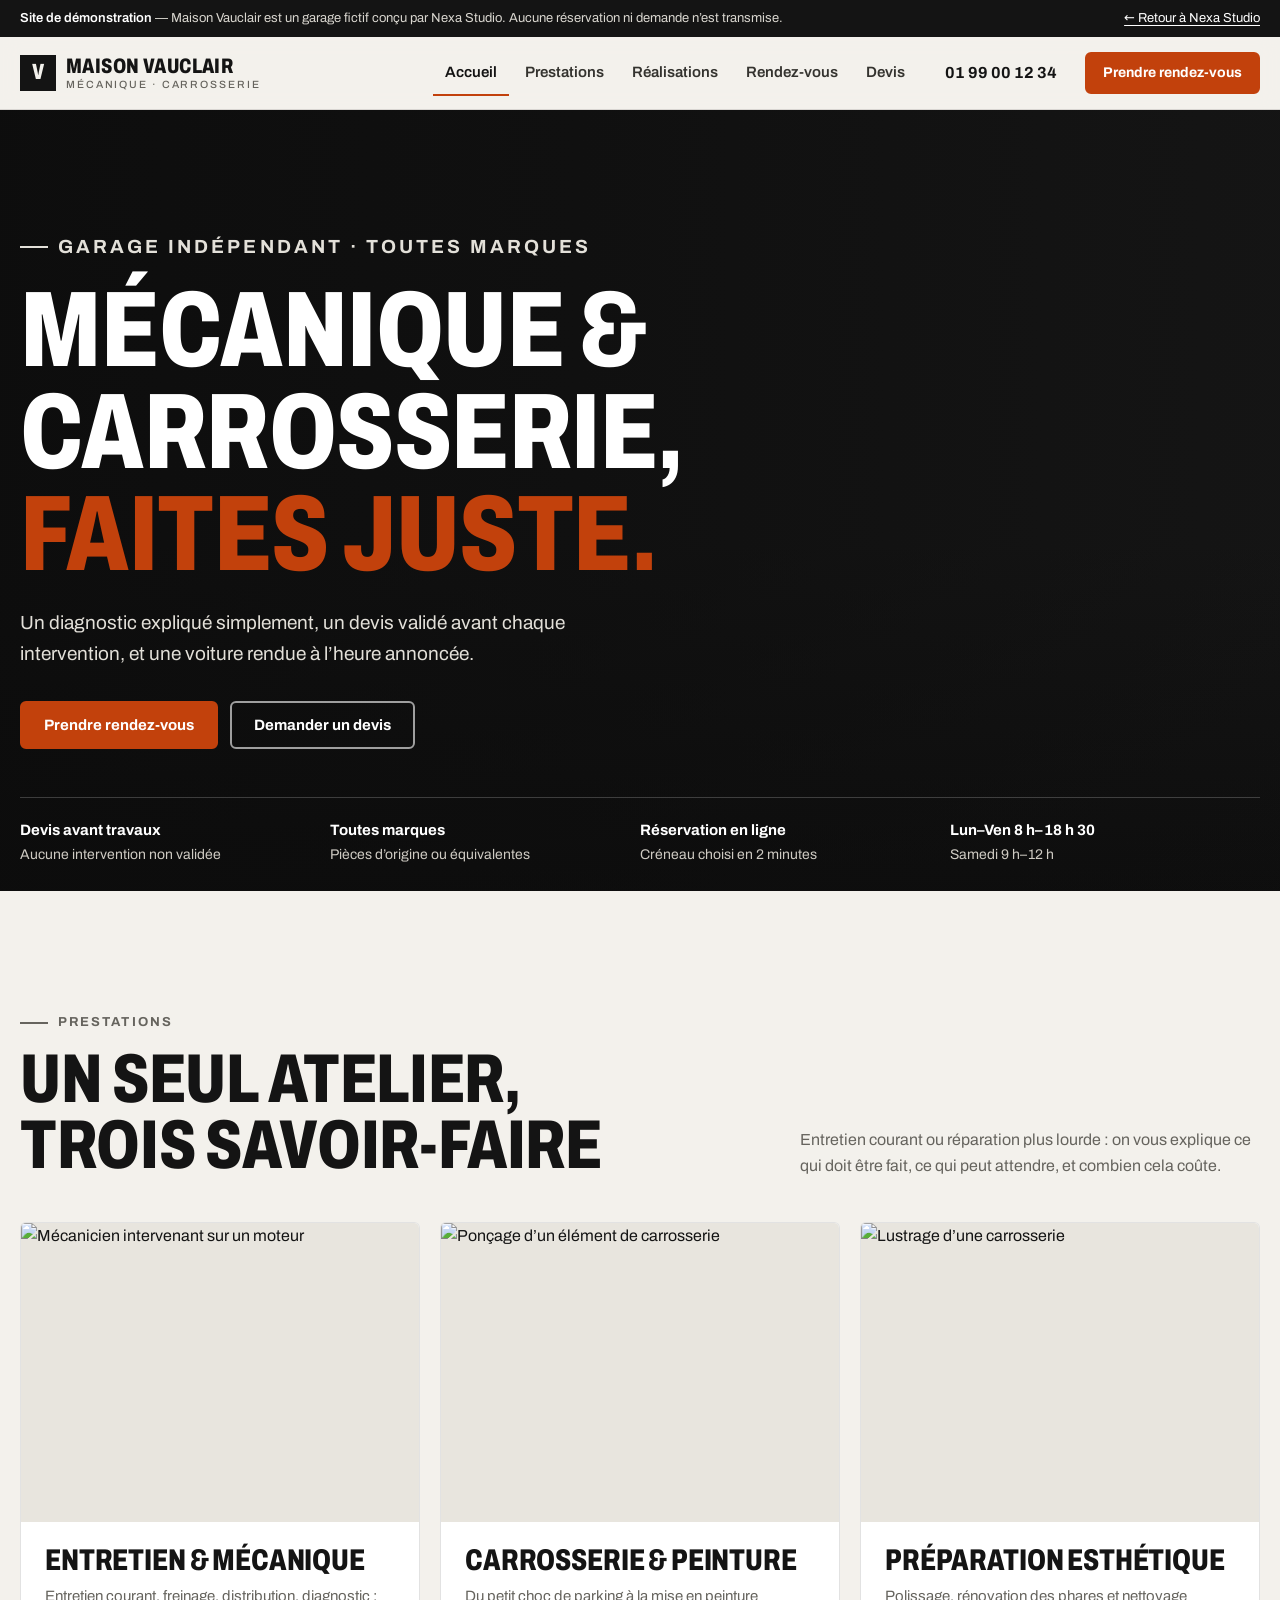
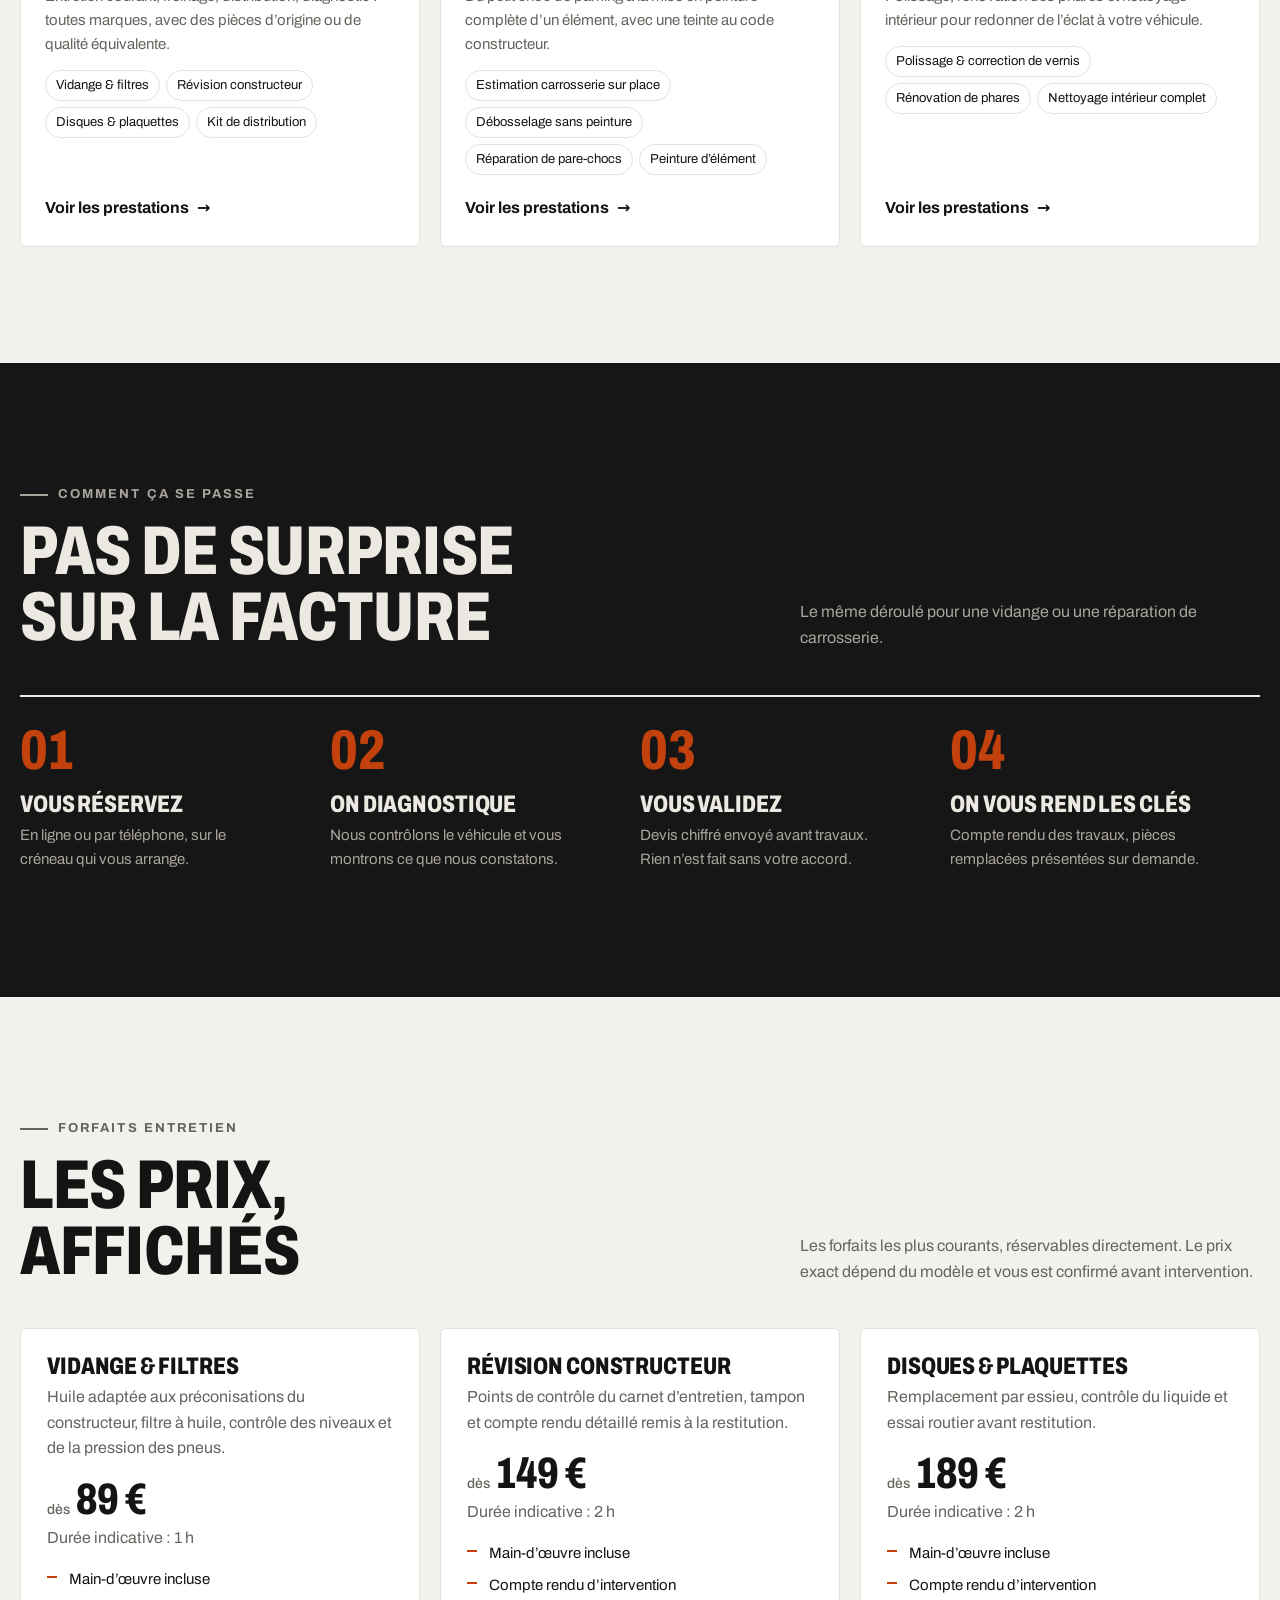
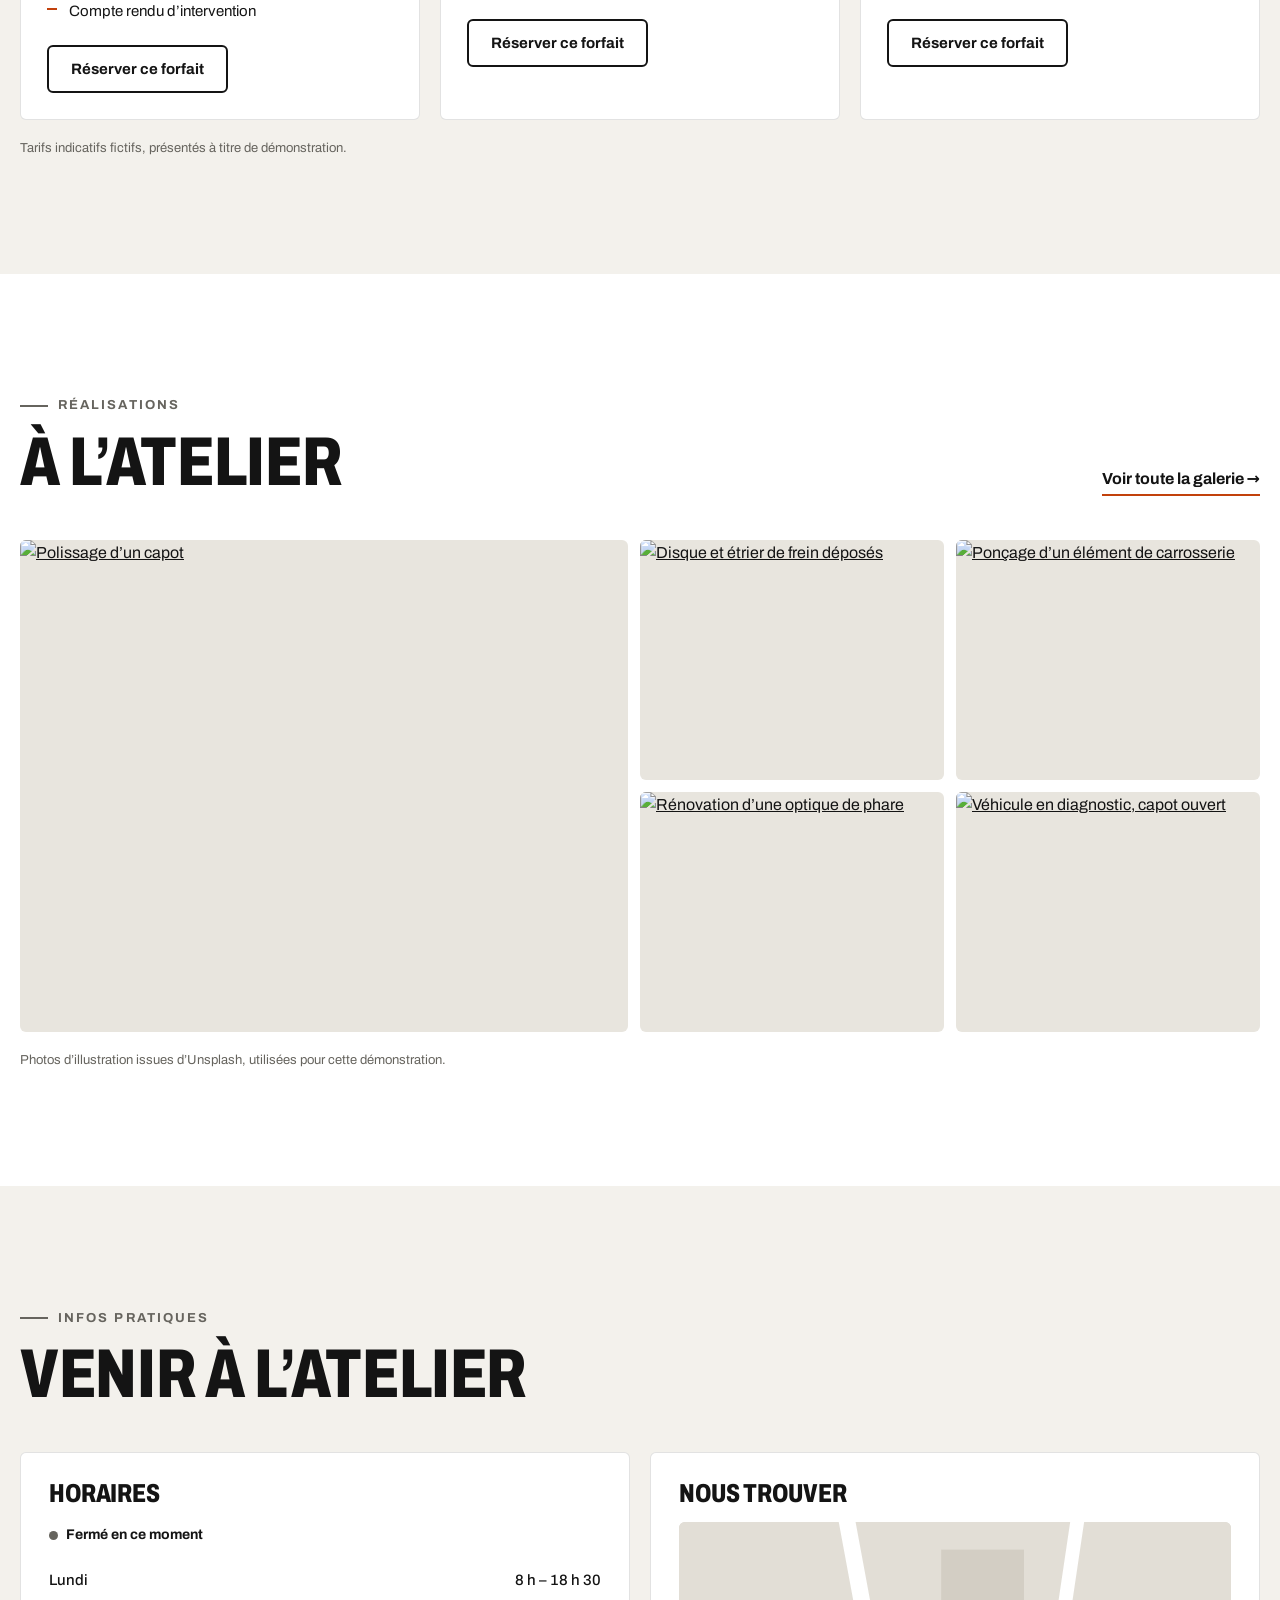
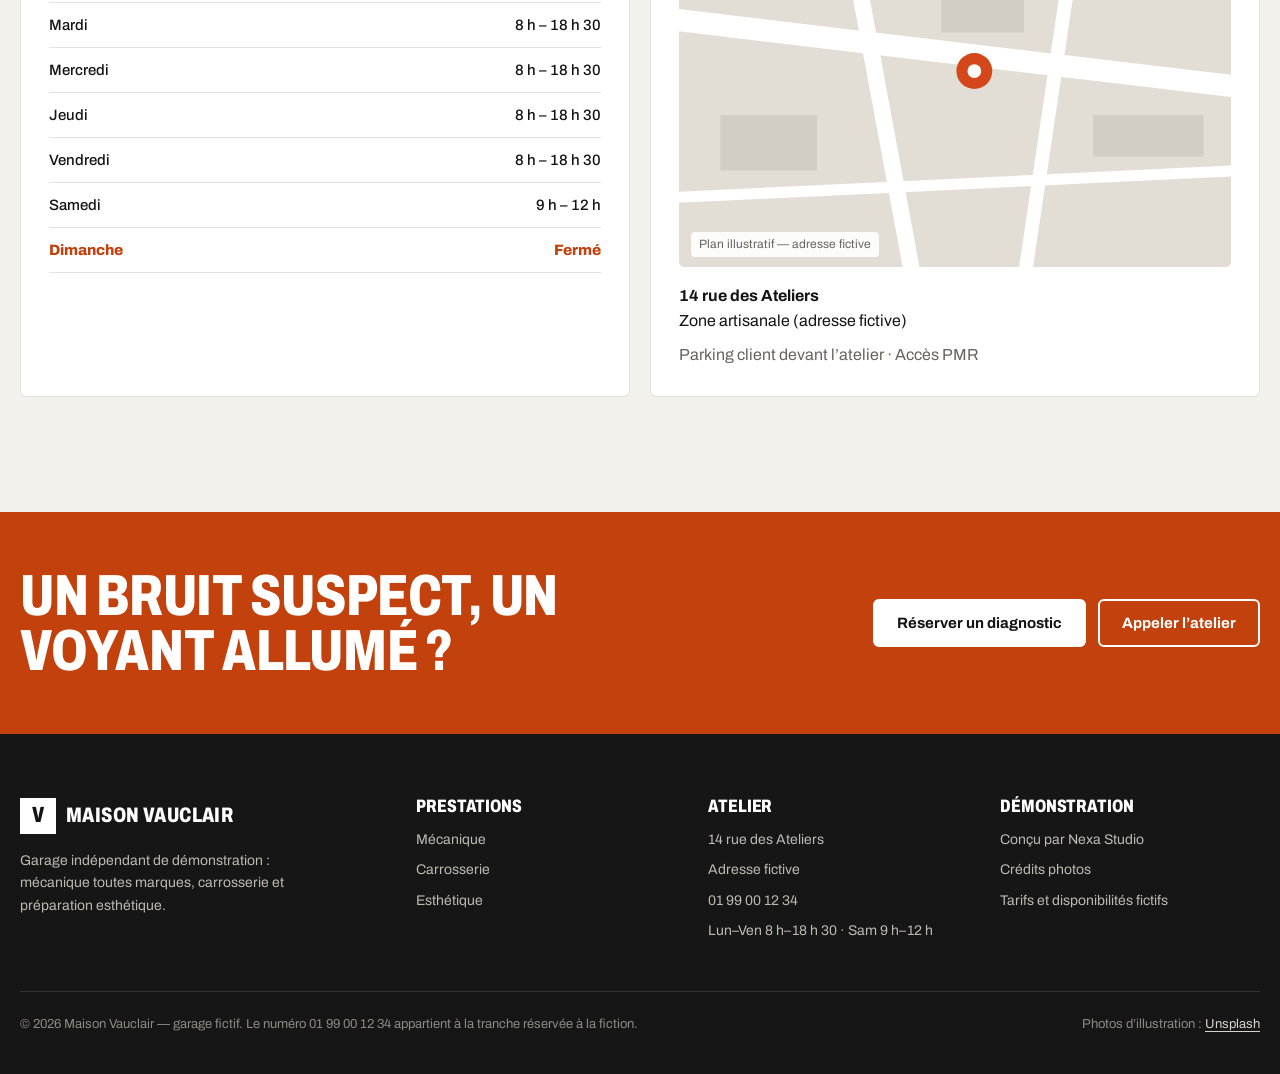
==== commit fea3a9a4: "Accueil : redirection vers la démo Maison Vauclair L'ancienne page d'accueil Nexa (prix et mentions " ====
--- a/index.html
+++ b/index.html
@@ -3,430 +3,14 @@
 <head>
 <meta charset="utf-8">
 <meta name="viewport" content="width=device-width, initial-scale=1">
-<title>Nexa Studio — Agence web premium pour petites entreprises</title>
-<meta name="description" content="Nexa Studio conçoit des sites web premium, landing pages et identités visuelles pensés pour convertir. Site de démonstration.">
-<meta name="theme-color" content="#070b14">
-<link rel="icon" href="favicon.svg" type="image/svg+xml">
-<link rel="preload" href="fonts/manrope-normal.woff2" as="font" type="font/woff2" crossorigin>
-<link rel="preload" href="fonts/instrumentserif-italic.woff2" as="font" type="font/woff2" crossorigin>
-<link rel="stylesheet" href="styles.css">
-<script>document.documentElement.classList.add('js')</script>
+<meta name="robots" content="noindex">
+<title>Maison Vauclair — démonstration</title>
+<meta http-equiv="refresh" content="0; url=maison-vauclair/">
+<link rel="canonical" href="maison-vauclair/">
+<script>location.replace('maison-vauclair/');</script>
+<style>body{margin:0;min-height:100vh;display:grid;place-items:center;font:16px/1.5 system-ui,sans-serif;background:#f3f1ec;color:#141414}a{color:#c2410c}</style>
 </head>
 <body>
-<a class="skip" href="#main">Aller au contenu</a>
-
-<header class="nav" id="nav">
-  <div class="wrap nav__in">
-    <a class="logo" href="#top">
-      <svg width="28" height="28" viewBox="0 0 32 32" aria-hidden="true"><rect width="32" height="32" rx="9" fill="url(#lg)"/><path d="M9 23V9l14 14V9" fill="none" stroke="#0a0f1c" stroke-width="3" stroke-linecap="round" stroke-linejoin="round"/><defs><linearGradient id="lg" x1="0" y1="0" x2="32" y2="32"><stop stop-color="#f3dfaa"/><stop offset="1" stop-color="#c79a47"/></linearGradient></defs></svg>
-      <span>Nexa<em>Studio</em></span>
-    </a>
-    <nav id="menu" class="menu" aria-label="Navigation principale">
-      <a href="#services">Services</a>
-      <a href="#realisations">Réalisations</a>
-      <a href="#offres">Offres</a>
-      <a href="#devis">Simulateur</a>
-      <a href="#process">Méthode</a>
-      <a href="#faq">FAQ</a>
-      <a class="btn btn--gold btn--sm menu__cta" href="#contact">Demander un devis</a>
-    </nav>
-    <button class="burger" id="burger" aria-expanded="false" aria-controls="menu" aria-label="Ouvrir le menu"><span></span><span></span></button>
-  </div>
-</header>
-
-<main id="main">
-<!-- HERO -->
-<section class="hero" id="top">
-  <div class="hero__glow" aria-hidden="true"></div>
-  <div class="wrap hero__grid">
-    <div class="hero__copy">
-      <p class="eyebrow reveal"><span class="dot"></span> Agence web · Sites premium pour TPE &amp; PME</p>
-      <h1>Votre site doit <em>vendre</em> aussi bien que vous.</h1>
-      <p class="lead reveal">Nous concevons des sites rapides, élégants et pensés pour transformer vos visiteurs en demandes de devis, réservations et appels. Sans jargon, avec un interlocuteur unique.</p>
-      <div class="hero__cta reveal">
-        <a class="btn btn--gold" href="#devis">Estimer mon projet <span aria-hidden="true">→</span></a>
-        <a class="btn btn--ghost" href="#realisations">Voir les réalisations</a>
-      </div>
-      <ul class="hero__facts reveal">
-        <li><strong>Maquette validée</strong> avant tout développement</li>
-        <li><strong>Mobile d'abord</strong> sur chaque page</li>
-        <li><strong>Code &amp; domaine</strong> restent à vous</li>
-      </ul>
-    </div>
-
-    <div class="stage reveal" aria-hidden="true">
-      <div class="win win--main">
-        <div class="win__bar"><i></i><i></i><i></i><span>maison-vauclair · démo</span></div>
-        <div class="win__body">
-          <div class="mini-nav"><b></b><span></span><span></span><span></span><u></u></div>
-          <div class="mini-hero">
-            <small>GARAGE &amp; CARROSSERIE</small>
-            <h3>L'entretien de votre véhicule, <i>sans compromis.</i></h3>
-            <div class="mini-btns"><u></u><s></s></div>
-          </div>
-          <div class="mini-cards"><div></div><div></div><div></div></div>
-        </div>
-      </div>
-      <div class="phone">
-        <div class="phone__notch"></div>
-        <div class="phone__body">
-          <b></b><h4>Réservez votre créneau</h4>
-          <div class="slots"><span>09:30</span><span class="on">11:00</span><span>14:15</span><span>16:00</span></div>
-          <u>Confirmer</u>
-        </div>
-      </div>
-      <div class="chip chip--a"><span class="chip__ico">✓</span><div><b>Demande reçue</b><small>Nouveau lead · à l'instant</small></div></div>
-      <div class="chip chip--b"><div class="bars"><i></i><i></i><i></i><i></i><i></i></div><small>Objectif Lighthouse ≥ 90</small></div>
-    </div>
-  </div>
-  <div class="wrap">
-    <p class="demo-note reveal">Les sites montrés sur cette page sont des <strong>projets de démonstration</strong> fictifs, créés pour illustrer notre savoir-faire.</p>
-  </div>
-</section>
-
-<!-- SERVICES -->
-<section class="sec" id="services">
-  <div class="wrap">
-    <header class="sec__head reveal">
-      <p class="eyebrow">Services</p>
-      <h2>Tout ce qu'il faut pour une présence en ligne <em>qui travaille pour vous.</em></h2>
-    </header>
-    <div class="grid grid--3">
-      <article class="card glow reveal">
-        <svg class="ico" viewBox="0 0 24 24" aria-hidden="true"><rect x="3" y="4" width="18" height="14" rx="2.5"/><path d="M8 21h8M12 18v3"/></svg>
-        <h3>Sites web premium</h3>
-        <p>Un site sur mesure, structuré autour de vos offres et de votre cible, du design à la mise en ligne.</p>
-        <span class="tag">Vitrine · Multi-pages</span>
-      </article>
-      <article class="card glow reveal">
-        <svg class="ico" viewBox="0 0 24 24" aria-hidden="true"><path d="M4 12a8 8 0 0 1 14-5.3M20 12a8 8 0 0 1-14 5.3"/><path d="M18 3v4h-4M6 21v-4h4"/></svg>
-        <h3>Refonte de site</h3>
-        <p>Un site daté ou lent ? Nous gardons ce qui marche, repensons le reste et préparons la redirection de vos anciennes pages.</p>
-        <span class="tag">Audit · Migration</span>
-      </article>
-      <article class="card glow reveal">
-        <svg class="ico" viewBox="0 0 24 24" aria-hidden="true"><path d="M4 5h16l-6 8v6l-4-2v-4z"/></svg>
-        <h3>Landing pages</h3>
-        <p>Une page unique, un objectif clair : appel, prise de rendez-vous ou demande de devis. Idéale pour vos campagnes.</p>
-        <span class="tag">Campagnes · Pub</span>
-      </article>
-      <article class="card glow reveal">
-        <svg class="ico" viewBox="0 0 24 24" aria-hidden="true"><circle cx="12" cy="12" r="8"/><path d="M12 4v8l5 3"/></svg>
-        <h3>Identité visuelle</h3>
-        <p>Logo, couleurs, typographies et mini-charte pour une image cohérente sur votre site, vos réseaux et vos supports.</p>
-        <span class="tag">Logo · Charte</span>
-      </article>
-      <article class="card glow reveal">
-        <svg class="ico" viewBox="0 0 24 24" aria-hidden="true"><path d="M4 19V9M10 19V5M16 19v-7M22 19H2"/></svg>
-        <h3>Optimisation de conversion</h3>
-        <p>Hiérarchie de l'information, appels à l'action, formulaires et parcours mobile : chaque détail aide à convaincre.</p>
-        <span class="tag">UX · CRO</span>
-      </article>
-      <article class="card glow reveal">
-        <svg class="ico" viewBox="0 0 24 24" aria-hidden="true"><path d="M12 3l2.5 5.5L20 9l-4 4 1 6-5-3-5 3 1-6-4-4 5.5-.5z"/></svg>
-        <h3>Accompagnement</h3>
-        <p>Formation à la prise en main, suivi après livraison et maintenance optionnelle. Vous n'êtes jamais laissé seul.</p>
-        <span class="tag">Suivi · Maintenance</span>
-      </article>
-    </div>
-  </div>
-</section>
-
-<!-- WHY -->
-<section class="sec sec--alt" id="pourquoi">
-  <div class="wrap why">
-    <header class="sec__head reveal">
-      <p class="eyebrow">Pourquoi Nexa Studio</p>
-      <h2>Un site beau, c'est bien. Un site qui <em>génère des contacts</em>, c'est mieux.</h2>
-      <p class="lead">Une organisation volontairement courte : un seul interlocuteur, des décisions claires, des livrables concrets à chaque étape.</p>
-    </header>
-    <ul class="why__list">
-      <li class="reveal"><span class="num">01</span><div><h3>Design sur mesure</h3><p>Pas de template recyclé. Une direction artistique propre à votre métier et à votre image.</p></div></li>
-      <li class="reveal"><span class="num">02</span><div><h3>Rapidité d'affichage</h3><p>Code léger, images optimisées, polices maîtrisées. Une page qui s'affiche vite, même en 4G.</p></div></li>
-      <li class="reveal"><span class="num">03</span><div><h3>Pensé pour convertir</h3><p>Chaque page a un objectif : un message clair, un bouton visible, un chemin court vers le contact.</p></div></li>
-      <li class="reveal"><span class="num">04</span><div><h3>Responsive réel</h3><p>Conçu d'abord pour le téléphone, puis enrichi pour tablette et ordinateur. Testé sur plusieurs tailles d'écran.</p></div></li>
-      <li class="reveal"><span class="num">05</span><div><h3>Accompagnement humain</h3><p>Un seul interlocuteur, des points d'étape réguliers et une prise en main expliquée simplement.</p></div></li>
-    </ul>
-  </div>
-</section>
-
-<!-- PORTFOLIO -->
-<section class="sec" id="realisations">
-  <div class="wrap">
-    <header class="sec__head reveal">
-      <p class="eyebrow">Réalisations</p>
-      <h2>Un site complet à tester, <em>pas seulement des maquettes.</em></h2>
-      <p class="lead">Maison Vauclair est un site de démonstration entièrement développé : ouvrez-le, réservez un créneau, demandez un devis. Les marques et contenus sont fictifs.</p>
-    </header>
-    <article class="card feat reveal">
-      <a class="feat__img" href="maison-vauclair/index.html" aria-label="Ouvrir la démo Maison Vauclair">
-        <img src="assets/maison-vauclair-preview.webp" srcset="assets/maison-vauclair-preview-600.webp 600w, assets/maison-vauclair-preview.webp 1200w" sizes="(max-width:960px) 100vw, 640px" width="1200" height="900" loading="lazy" decoding="async" alt="Capture du site Maison Vauclair : page d'accueil sur ordinateur et prise de rendez-vous sur mobile">
-      </a>
-      <div class="work__txt feat__txt">
-        <span class="badge badge--live">Démo développée · testable</span>
-        <h3>Maison Vauclair <small>Garage fictif · mécanique &amp; carrosserie</small></h3>
-        <p>Cinq pages, une direction artistique propre au garage, et des parcours réellement interactifs en mode démonstration : rien n'est enregistré ni transmis.</p>
-        <ul class="feat__list">
-          <li>Prise de rendez-vous en 4 étapes avec calendrier et récapitulatif en direct</li>
-          <li>Demande de devis avec ajout de photos (aperçu local)</li>
-          <li>Galerie filtrable avec visionneuse clavier et tactile</li>
-          <li>Interface mobile avec barre d'action Appeler / Rendez-vous</li>
-        </ul>
-        <div class="feat__cta">
-          <a class="btn btn--gold" href="maison-vauclair/index.html">Ouvrir la démo <span aria-hidden="true">→</span></a>
-          <a class="btn btn--ghost" href="maison-vauclair/rendez-vous.html">Tester la prise de RDV</a>
-        </div>
-      </div>
-    </article>
-    <p class="work__sub reveal">Pistes graphiques — concepts non développés, présentés à titre d'exploration :</p>
-    <div class="grid work work--concepts">
-      <article class="card work__item reveal">
-        <div class="shot shot--barber" role="img" aria-label="Aperçu du site de démonstration d'un salon de barbier">
-          <div class="shot__bar"><i></i><i></i><i></i></div>
-          <div class="shot__body"><small>ATELIER NOIR</small><h4>Barbier. Depuis toujours.</h4><div class="shot__row"><u></u><s></s></div><div class="shot__stripes"></div></div>
-        </div>
-        <div class="work__txt">
-          <span class="badge badge--concept">Concept · non développé</span>
-          <h3>Atelier Noir <small>Barbier &amp; coiffure</small></h3>
-          <p>Piste graphique chaleureuse et masculine, pensée autour d'une grille tarifaire lisible et d'une réservation mobile.</p>
-        </div>
-      </article>
-      <article class="card work__item reveal">
-        <div class="shot shot--resto" role="img" aria-label="Aperçu du site de démonstration d'un traiteur">
-          <div class="shot__bar"><i></i><i></i><i></i></div>
-          <div class="shot__body"><small>TABLE &amp; BRAISE</small><h4>Traiteur de saison.</h4><div class="shot__row"><u></u><s></s></div><div class="shot__plates"><b></b><b></b><b></b></div></div>
-        </div>
-        <div class="work__txt">
-          <span class="badge badge--concept">Concept · non développé</span>
-          <h3>Table &amp; Braise <small>Restaurant &amp; traiteur</small></h3>
-          <p>Piste graphique pour une carte de saison, des formules événementielles et un devis par type de réception.</p>
-        </div>
-      </article>
-    </div>
-  </div>
-</section>
-
-<!-- PACKAGES -->
-<section class="sec sec--alt" id="offres">
-  <div class="wrap">
-    <header class="sec__head reveal">
-      <p class="eyebrow">Offres</p>
-      <h2>Trois formules, <em>un niveau d'exigence.</em></h2>
-      <p class="lead">Tarifs indicatifs de démonstration, à valider selon votre besoin réel.</p>
-    </header>
-    <div class="grid grid--3 plans">
-      <article class="plan card reveal">
-        <h3>Essentiel</h3>
-        <p class="plan__for">Une landing page pour lancer une offre ou une campagne.</p>
-        <p class="price"><small>dès</small> 690 €</p>
-        <ul>
-          <li class="y">1 page sur mesure</li>
-          <li class="y">Design responsive</li>
-          <li class="y">Formulaire de contact</li>
-          <li class="y">Mise en ligne incluse</li>
-          <li class="n">SEO de base</li>
-          <li class="n">Pages supplémentaires</li>
-          <li class="n">Rédaction des textes</li>
-        </ul>
-        <a class="btn btn--ghost" href="#contact" data-plan="Essentiel">Choisir Essentiel</a>
-      </article>
-      <article class="plan plan--hot card reveal">
-        <span class="ribbon">Conseillé pour un site vitrine</span>
-        <h3>Premium</h3>
-        <p class="plan__for">Le site vitrine complet pour une entreprise qui veut se démarquer.</p>
-        <p class="price"><small>dès</small> 1 490 €</p>
-        <ul>
-          <li class="y">Jusqu'à 5 pages sur mesure</li>
-          <li class="y">Design responsive</li>
-          <li class="y">Formulaire de contact</li>
-          <li class="y">Mise en ligne incluse</li>
-          <li class="y">SEO de base</li>
-          <li class="y">2 tours de modifications</li>
-          <li class="n">Rédaction des textes</li>
-        </ul>
-        <a class="btn btn--gold" href="#contact" data-plan="Premium">Choisir Premium</a>
-      </article>
-      <article class="plan card reveal">
-        <h3>Sur mesure</h3>
-        <p class="plan__for">Refonte, réservation en ligne, boutique légère ou identité complète.</p>
-        <p class="price"><small>dès</small> 1 790 €</p>
-        <ul>
-          <li class="y">Pages selon besoin</li>
-          <li class="y">Design responsive</li>
-          <li class="y">Fonctionnalités avancées</li>
-          <li class="y">Mise en ligne incluse</li>
-          <li class="y">SEO de base</li>
-          <li class="y">Rédaction &amp; identité en option</li>
-          <li class="y">Suivi après livraison</li>
-        </ul>
-        <a class="btn btn--ghost" href="#contact" data-plan="Sur mesure">Parler de mon projet</a>
-      </article>
-    </div>
-  </div>
-</section>
-
-<!-- CONFIGURATEUR -->
-<section class="sec" id="devis">
-  <div class="wrap">
-    <header class="sec__head reveal">
-      <p class="eyebrow">Simulateur</p>
-      <h2>Estimez votre projet <em>en 30 secondes.</em></h2>
-      <p class="lead">Une fourchette indicative, calculée en direct. Le devis définitif dépend de votre besoin précis.</p>
-    </header>
-    <div class="sim reveal">
-      <form class="sim__form" id="sim" novalidate>
-        <fieldset>
-          <legend>1 · Type de projet</legend>
-          <div class="opts">
-            <label class="opt"><input type="radio" name="type" value="landing"><span><b>Landing page</b><small>1 page</small></span></label>
-            <label class="opt"><input type="radio" name="type" value="vitrine" checked><span><b>Site vitrine</b><small>5 pages incluses</small></span></label>
-            <label class="opt"><input type="radio" name="type" value="refonte"><span><b>Refonte</b><small>5 pages incluses</small></span></label>
-            <label class="opt"><input type="radio" name="type" value="ecom"><span><b>Boutique légère</b><small>catalogue simple</small></span></label>
-          </div>
-        </fieldset>
-        <fieldset>
-          <legend>2 · Nombre de pages : <output id="pagesOut">5</output></legend>
-          <input type="range" id="pages" min="1" max="15" value="5" aria-label="Nombre de pages">
-        </fieldset>
-        <fieldset>
-          <legend>3 · Options</legend>
-          <div class="opts opts--sm">
-            <label class="opt"><input type="checkbox" name="opt" value="identite"><span><b>Identité visuelle</b><small>+ 590 €</small></span></label>
-            <label class="opt"><input type="checkbox" name="opt" value="redac"><span><b>Rédaction</b><small>+ 390 €</small></span></label>
-            <label class="opt"><input type="checkbox" name="opt" value="seo"><span><b>SEO avancé</b><small>+ 290 €</small></span></label>
-            <label class="opt"><input type="checkbox" name="opt" value="resa"><span><b>Réservation</b><small>+ 450 €</small></span></label>
-            <label class="opt"><input type="checkbox" name="opt" value="multi"><span><b>Bilingue</b><small>+ 480 €</small></span></label>
-          </div>
-        </fieldset>
-        <fieldset>
-          <legend>4 · Délai</legend>
-          <div class="opts">
-            <label class="opt"><input type="radio" name="rush" value="0" checked><span><b>Standard</b><small>sans surcoût</small></span></label>
-            <label class="opt"><input type="radio" name="rush" value="1"><span><b>Prioritaire</b><small>+ 25 %</small></span></label>
-          </div>
-        </fieldset>
-      </form>
-      <aside class="sim__res" aria-live="polite">
-        <p class="eyebrow">Estimation indicative</p>
-        <p class="sim__price" id="simPrice">—</p>
-        <p class="sim__delay" id="simDelay"></p>
-        <ul class="sim__sum" id="simSum"></ul>
-        <a class="btn btn--gold" href="#contact" id="simGo">Envoyer cette estimation <span aria-hidden="true">→</span></a>
-        <p class="fine">Estimation fictive de démonstration. Hors maintenance, hébergement et noms de domaine.</p>
-      </aside>
-    </div>
-  </div>
-</section>
-
-<!-- PROCESS -->
-<section class="sec sec--alt" id="process">
-  <div class="wrap">
-    <header class="sec__head reveal">
-      <p class="eyebrow">Méthode</p>
-      <h2>Quatre étapes, <em>zéro surprise.</em></h2>
-    </header>
-    <ol class="steps">
-      <li class="reveal"><span>1</span><h3>Cadrage</h3><p>Un échange pour comprendre votre activité, vos clients, vos objectifs. Vous recevez une proposition claire.</p></li>
-      <li class="reveal"><span>2</span><h3>Maquette</h3><p>Nous dessinons la structure et le design. Rien n'est développé avant votre validation.</p></li>
-      <li class="reveal"><span>3</span><h3>Développement</h3><p>Intégration, tests sur plusieurs écrans, optimisation du poids des pages et vérifications d'accessibilité de base.</p></li>
-      <li class="reveal"><span>4</span><h3>Lancement</h3><p>Mise en ligne, prise en main expliquée et suivi après livraison pour ajuster ce qui doit l'être.</p></li>
-    </ol>
-  </div>
-</section>
-
-<!-- ENGAGEMENTS -->
-<section class="sec" id="engagements">
-  <div class="wrap">
-    <header class="sec__head reveal">
-      <p class="eyebrow">Engagements</p>
-      <h2>Ce que nous vous <em>garantissons vraiment.</em></h2>
-      <p class="lead">Pas de promesse de trafic ou de chiffre d'affaires : personne ne peut honnêtement les garantir. Voici ce qui dépend de nous.</p>
-    </header>
-    <div class="grid grid--3 pledge">
-      <div class="card reveal"><h3>Réponse sous 24 h ouvrées</h3><p>Chaque message reçoit une réponse humaine, avec une proposition de créneau d'échange.</p></div>
-      <div class="card reveal"><h3>Maquette validée d'abord</h3><p>Vous approuvez le design avant que nous commencions le développement.</p></div>
-      <div class="card reveal"><h3>Vous restez propriétaire</h3><p>Nom de domaine, contenus et code vous appartiennent à la livraison.</p></div>
-      <div class="card reveal"><h3>Performance mesurée</h3><p>Nous visons un score Lighthouse supérieur à 90 et le mesurons avant la livraison.</p></div>
-      <div class="card reveal"><h3>Tarif annoncé = tarif facturé</h3><p>Tout changement de périmètre est discuté et chiffré avant d'être réalisé.</p></div>
-      <div class="card reveal"><h3>Suivi après lancement</h3><p>Les premières corrections sont incluses, puis une maintenance optionnelle est possible.</p></div>
-    </div>
-  </div>
-</section>
-
-<!-- FAQ -->
-<section class="sec sec--alt" id="faq">
-  <div class="wrap faq">
-    <header class="sec__head reveal">
-      <p class="eyebrow">FAQ</p>
-      <h2>Questions <em>fréquentes.</em></h2>
-    </header>
-    <div class="faq__list reveal">
-      <details><summary>Combien de temps faut-il pour créer un site ?</summary><p>À titre indicatif, comptez 2 à 3 semaines pour une landing page et 4 à 6 semaines pour un site vitrine. Ce sont des estimations : le délai réel dépend surtout de la rapidité des retours et de la fourniture des contenus.</p></details>
-      <details><summary>Dois-je fournir mes textes et mes photos ?</summary><p>Idéalement oui, nous vous guidons sur ce qui est nécessaire. Si vous n'avez rien de prêt, la rédaction est disponible en option et nous pouvons vous orienter pour les visuels.</p></details>
-      <details><summary>Le site sera-t-il bien affiché sur téléphone ?</summary><p>Oui. Chaque page est conçue en priorité pour le mobile puis adaptée aux tablettes et ordinateurs, et testée sur plusieurs tailles d'écran.</p></details>
-      <details><summary>Puis-je modifier mon site moi-même ensuite ?</summary><p>Selon la solution retenue, nous prévoyons une prise en main des éléments que vous voulez mettre à jour seul, ou nous nous en chargeons via un forfait de maintenance.</p></details>
-      <details><summary>Que comprend le prix annoncé ?</summary><p>Conception, développement, mise en ligne et tours de modifications prévus à l'offre. L'hébergement, le nom de domaine et la maintenance sont indiqués séparément.</p></details>
-      <details><summary>Garantissez-vous une première place sur Google ?</summary><p>Non, et méfiez-vous de ceux qui le promettent. Nous posons des bases techniques et éditoriales solides pour le référencement, mais le classement dépend de nombreux facteurs externes.</p></details>
-    </div>
-  </div>
-</section>
-
-<!-- CONTACT -->
-<section class="sec" id="contact">
-  <div class="wrap contact">
-    <div class="contact__copy reveal">
-      <p class="eyebrow">Contact</p>
-      <h2>Parlons de <em>votre projet.</em></h2>
-      <p class="lead">Décrivez votre besoin en quelques lignes. Nous revenons vers vous sous 24 h ouvrées avec une première proposition.</p>
-      <ul class="contact__list">
-        <li>Échange de 20 minutes, sans engagement</li>
-        <li>Proposition chiffrée claire</li>
-        <li>Vos informations ne sont jamais revendues</li>
-      </ul>
-      <p class="fine" data-demo>Version de démonstration : ce formulaire n'envoie pas de message réel.</p>
-    </div>
-    <div class="contact__box reveal">
-      <form id="contactForm" novalidate>
-        <div class="hp" aria-hidden="true"><label>Ne pas remplir <input type="text" name="website" tabindex="-1" autocomplete="off"></label></div>
-        <div class="row">
-          <div class="field"><label for="name">Nom *</label><input id="name" name="name" type="text" autocomplete="name" required aria-describedby="e-name"><p class="err" id="e-name" role="alert"></p></div>
-          <div class="field"><label for="email">E-mail *</label><input id="email" name="email" type="email" autocomplete="email" required aria-describedby="e-email"><p class="err" id="e-email" role="alert"></p></div>
-        </div>
-        <div class="row">
-          <div class="field"><label for="phone">Téléphone</label><input id="phone" name="phone" type="tel" autocomplete="tel" aria-describedby="e-phone"><p class="err" id="e-phone" role="alert"></p></div>
-          <div class="field"><label for="kind">Projet *</label>
-            <select id="kind" name="kind" required aria-describedby="e-kind">
-              <option value="">Choisir…</option><option>Site vitrine</option><option>Landing page</option><option>Refonte de site</option><option>Identité visuelle</option><option>Autre</option>
-            </select><p class="err" id="e-kind" role="alert"></p></div>
-        </div>
-        <div class="field"><label for="msg">Votre projet *</label><textarea id="msg" name="msg" rows="5" required aria-describedby="e-msg"></textarea><p class="err" id="e-msg" role="alert"></p></div>
-        <label class="check"><input type="checkbox" id="rgpd" name="rgpd" required aria-describedby="e-rgpd"><span>J'accepte que mes informations soient utilisées pour répondre à ma demande. *</span></label>
-        <p class="err" id="e-rgpd" role="alert"></p>
-        <button class="btn btn--gold btn--block" type="submit">Envoyer ma demande</button>
-        <p class="err err--send" id="e-send" role="alert"></p>
-      </form>
-      <div class="ok" id="ok" hidden tabindex="-1">
-        <div class="ok__ico">✓</div>
-        <h3 data-demo>Merci, votre demande est prête.</h3>
-        <p data-demo>Dans la version réelle, elle serait envoyée à l'agence. Ici, il s'agit d'une démonstration : aucune donnée n'a quitté votre navigateur.</p>
-        <h3 data-live hidden>Merci, votre demande est bien envoyée.</h3>
-        <p data-live hidden>Nous vous répondons sous 24 h ouvrées. Pensez à vérifier vos courriers indésirables.</p>
-        <button class="btn btn--ghost" id="again" type="button">Nouvelle demande</button>
-      </div>
-    </div>
-  </div>
-</section>
-</main>
-
-<footer class="foot">
-  <div class="wrap foot__in">
-    <a class="logo" href="#top"><span>Nexa<em>Studio</em></span></a>
-    <p>Site de démonstration. Nexa Studio est une agence fictive. Tous les projets présentés sont des exemples.</p>
-    <a href="#top" class="foot__top">Retour en haut ↑</a>
-  </div>
-</footer>
-
-<aside class="mcta" id="mcta" aria-label="Action rapide"><a class="btn btn--gold btn--block" href="#devis">Estimer mon projet</a></aside>
-<script src="app.js" defer></script>
+<p>Redirection vers la démonstration <a href="maison-vauclair/">Maison Vauclair</a>…</p>
 </body>
 </html>
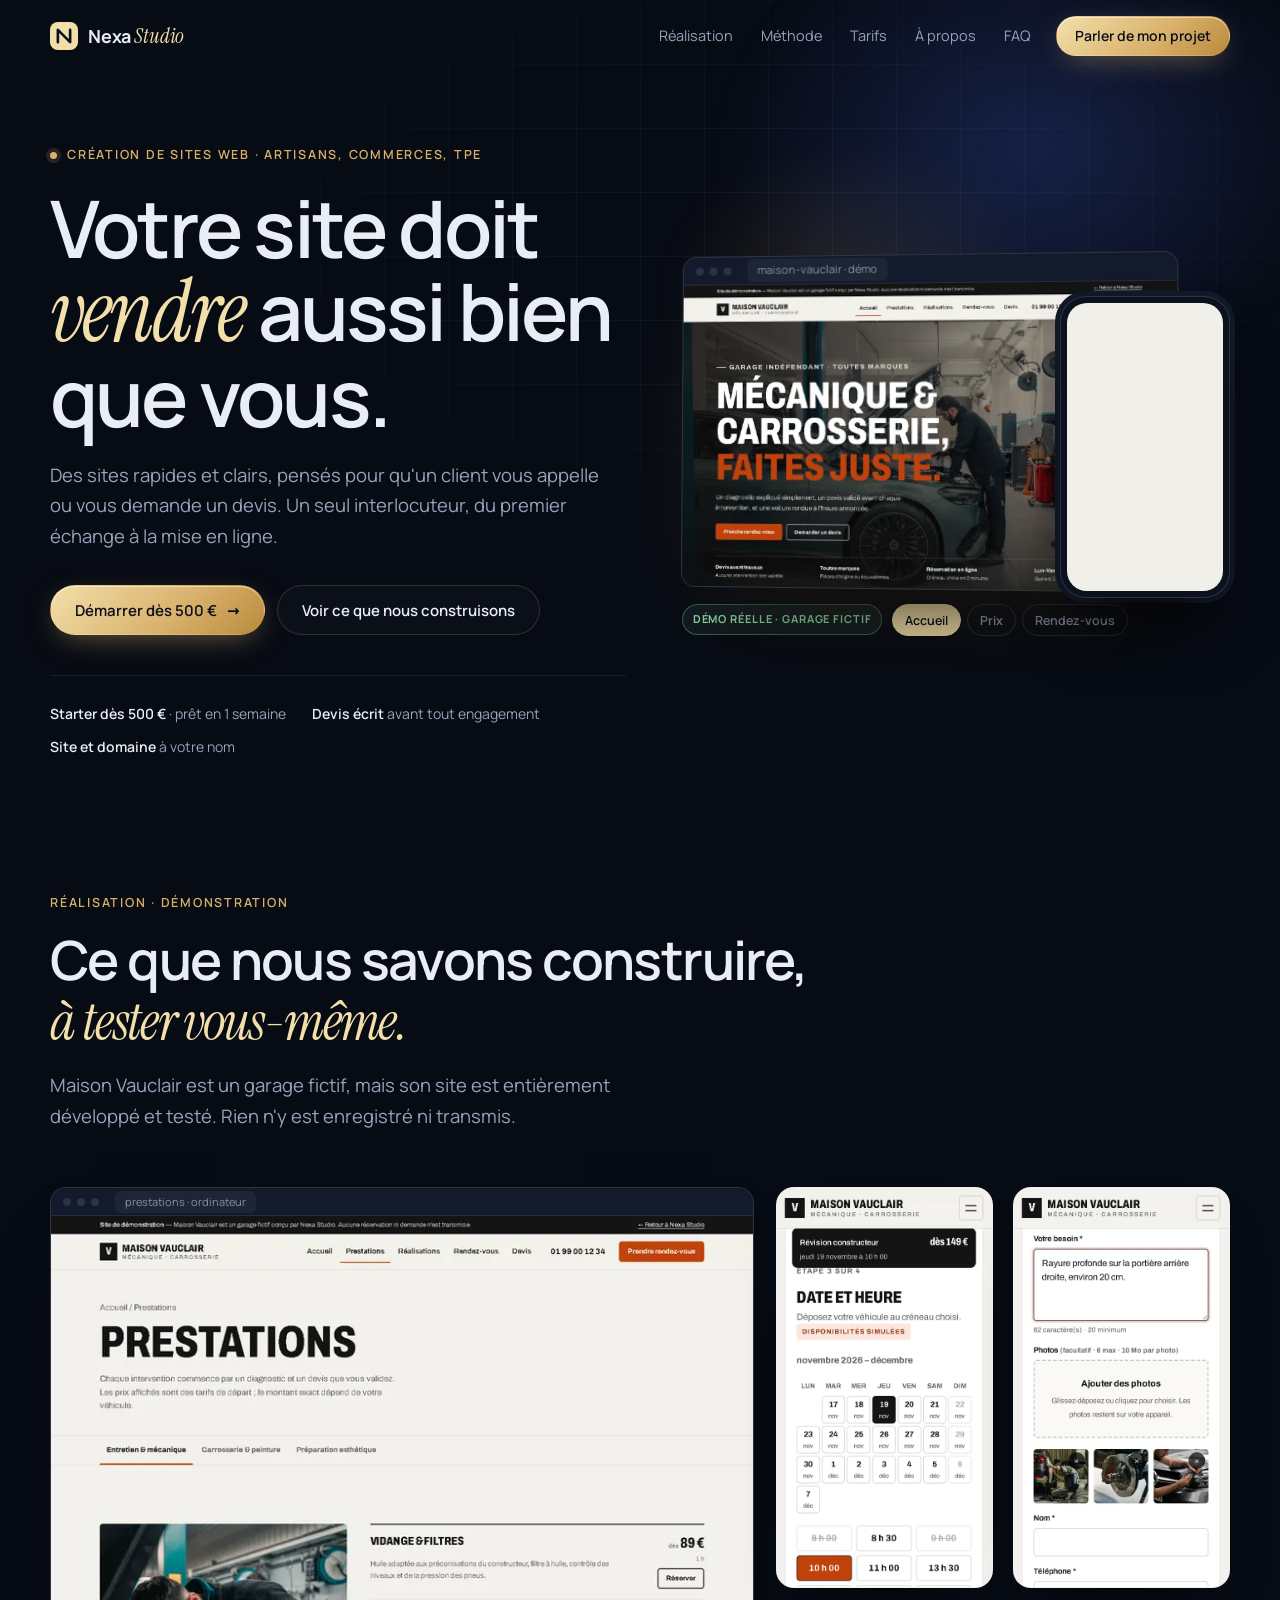
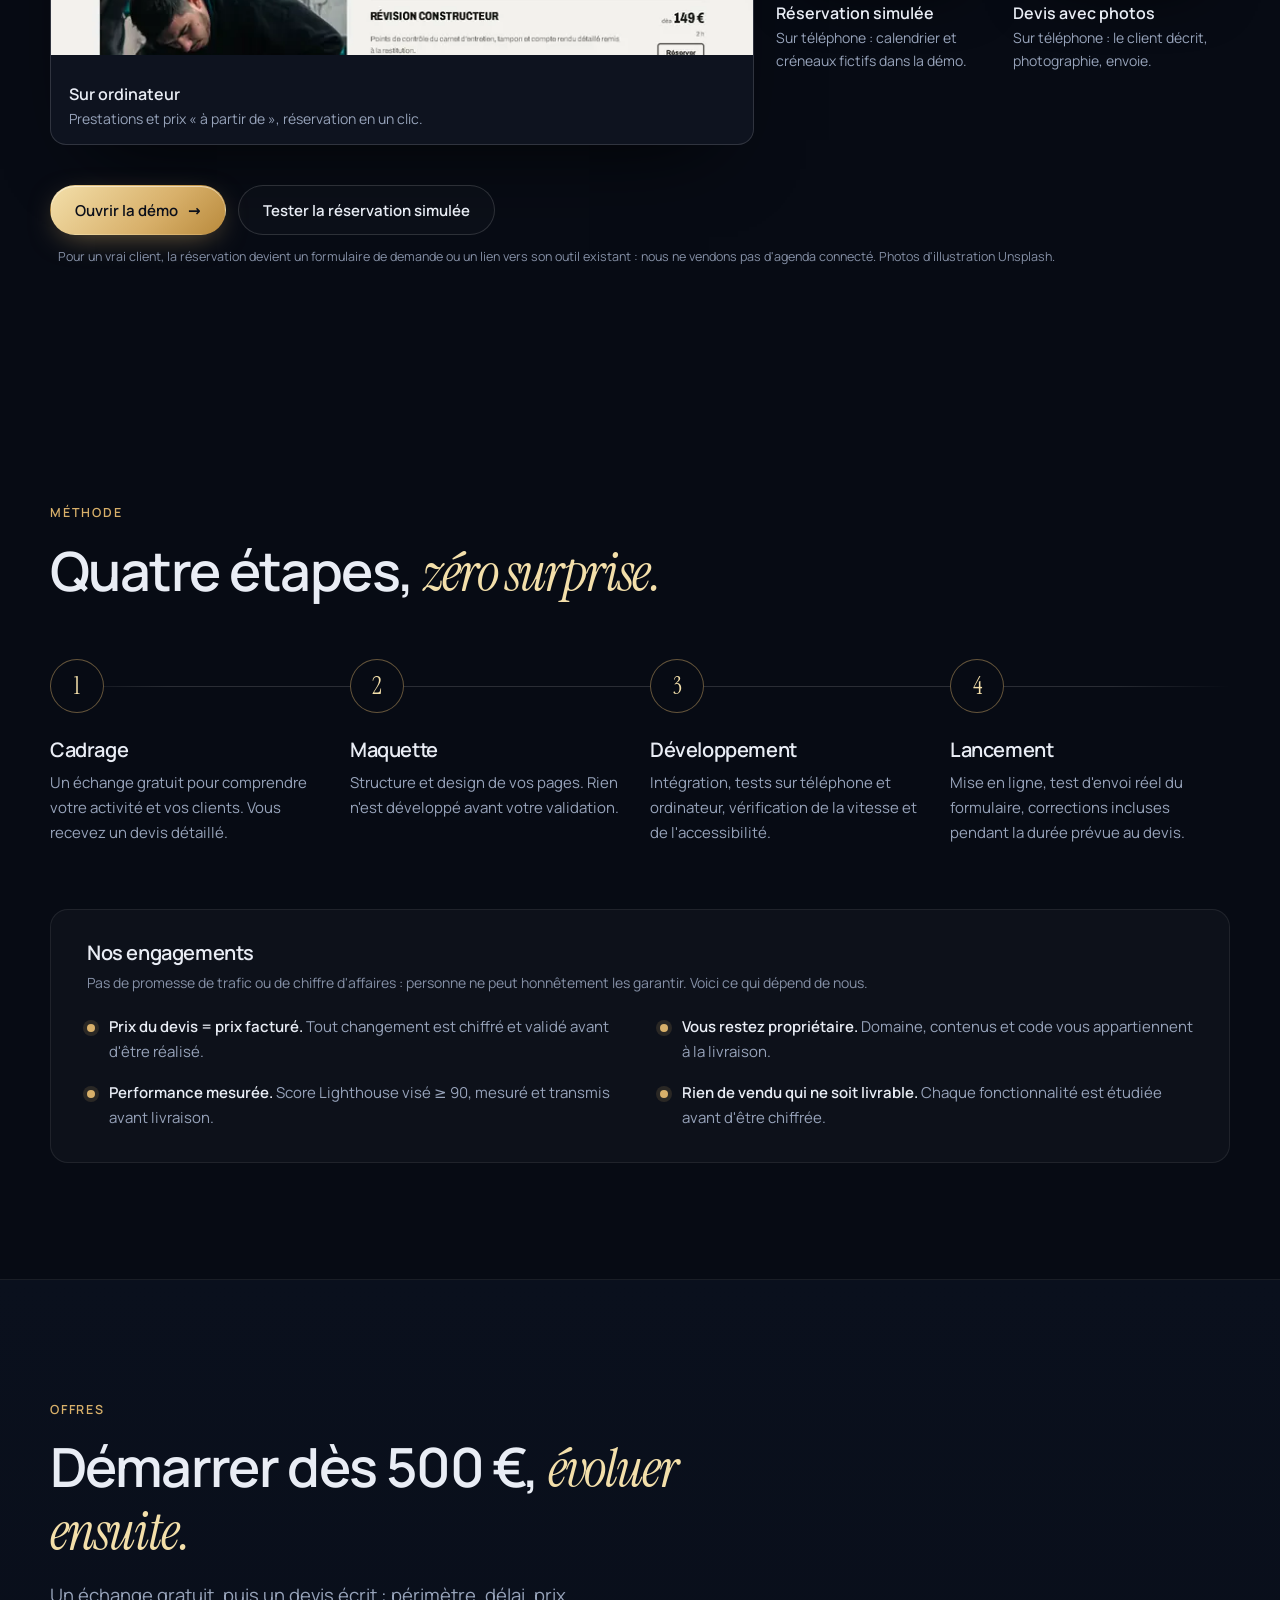
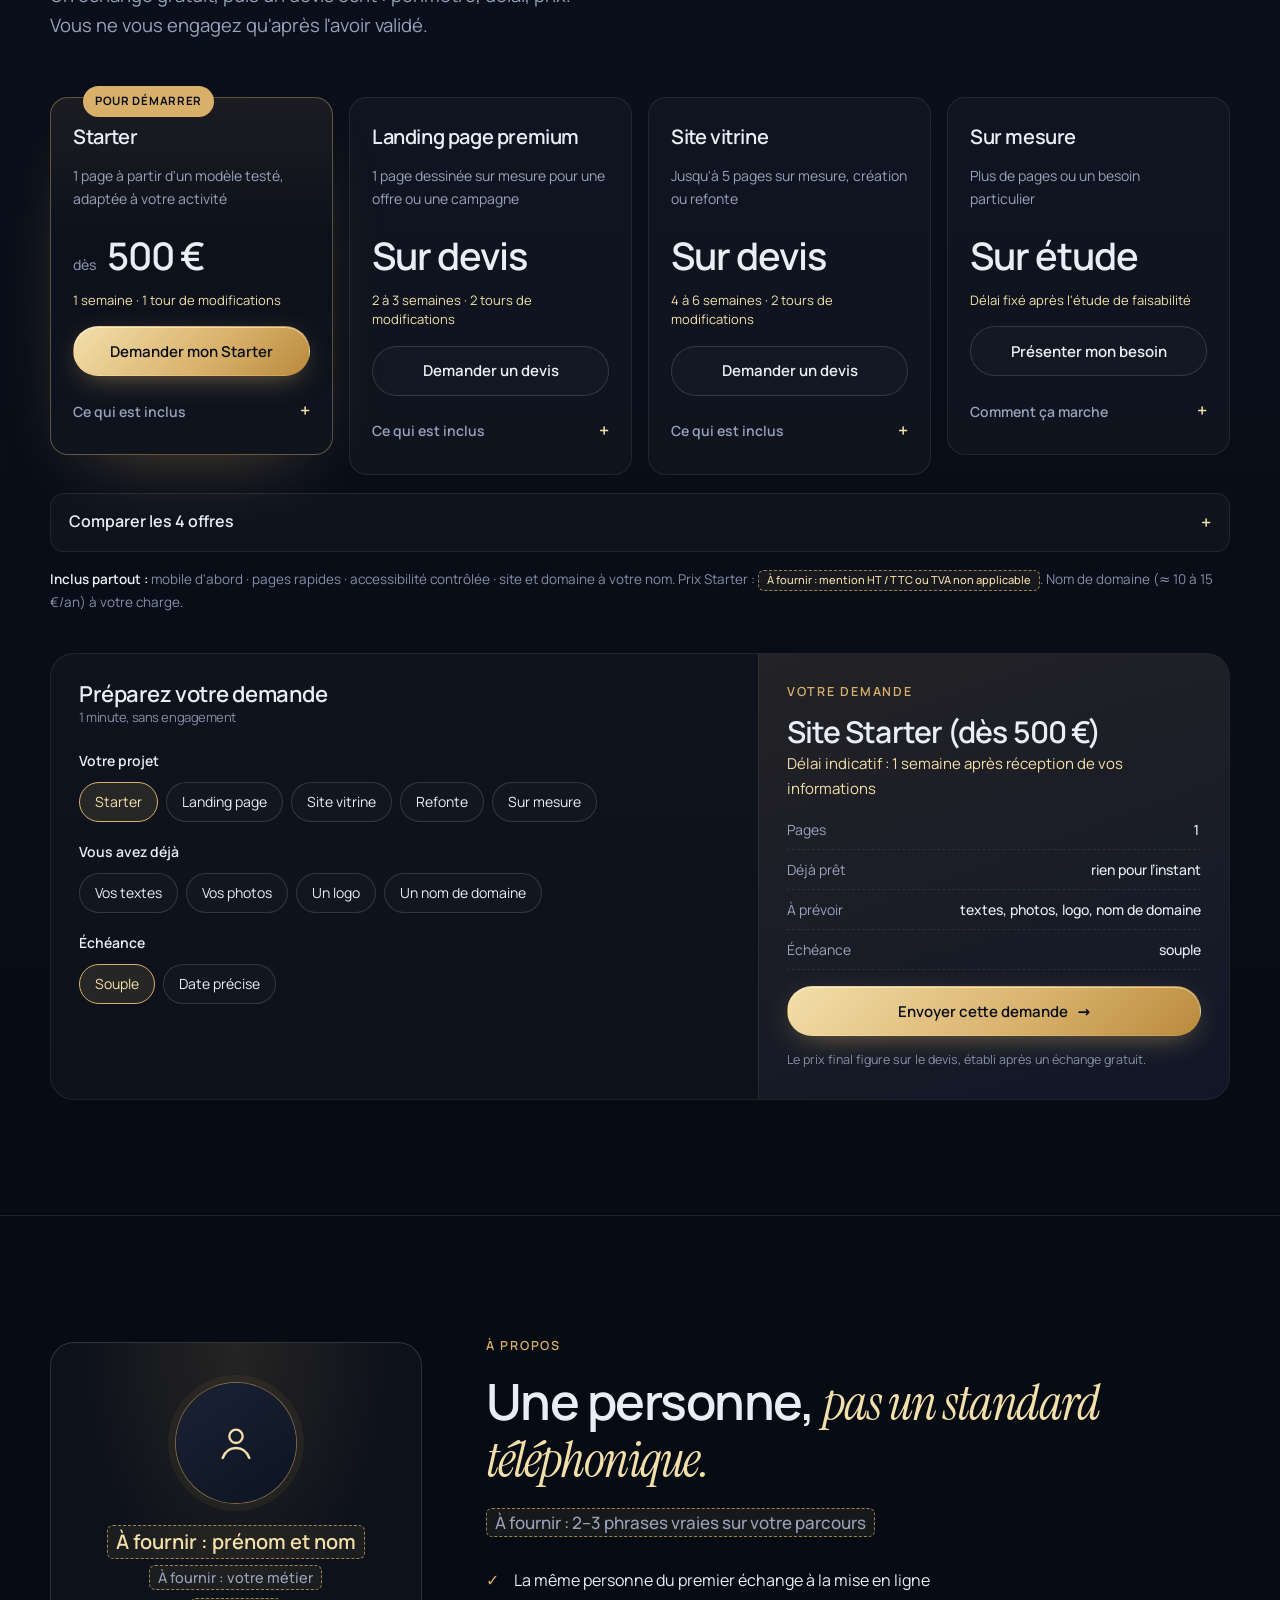
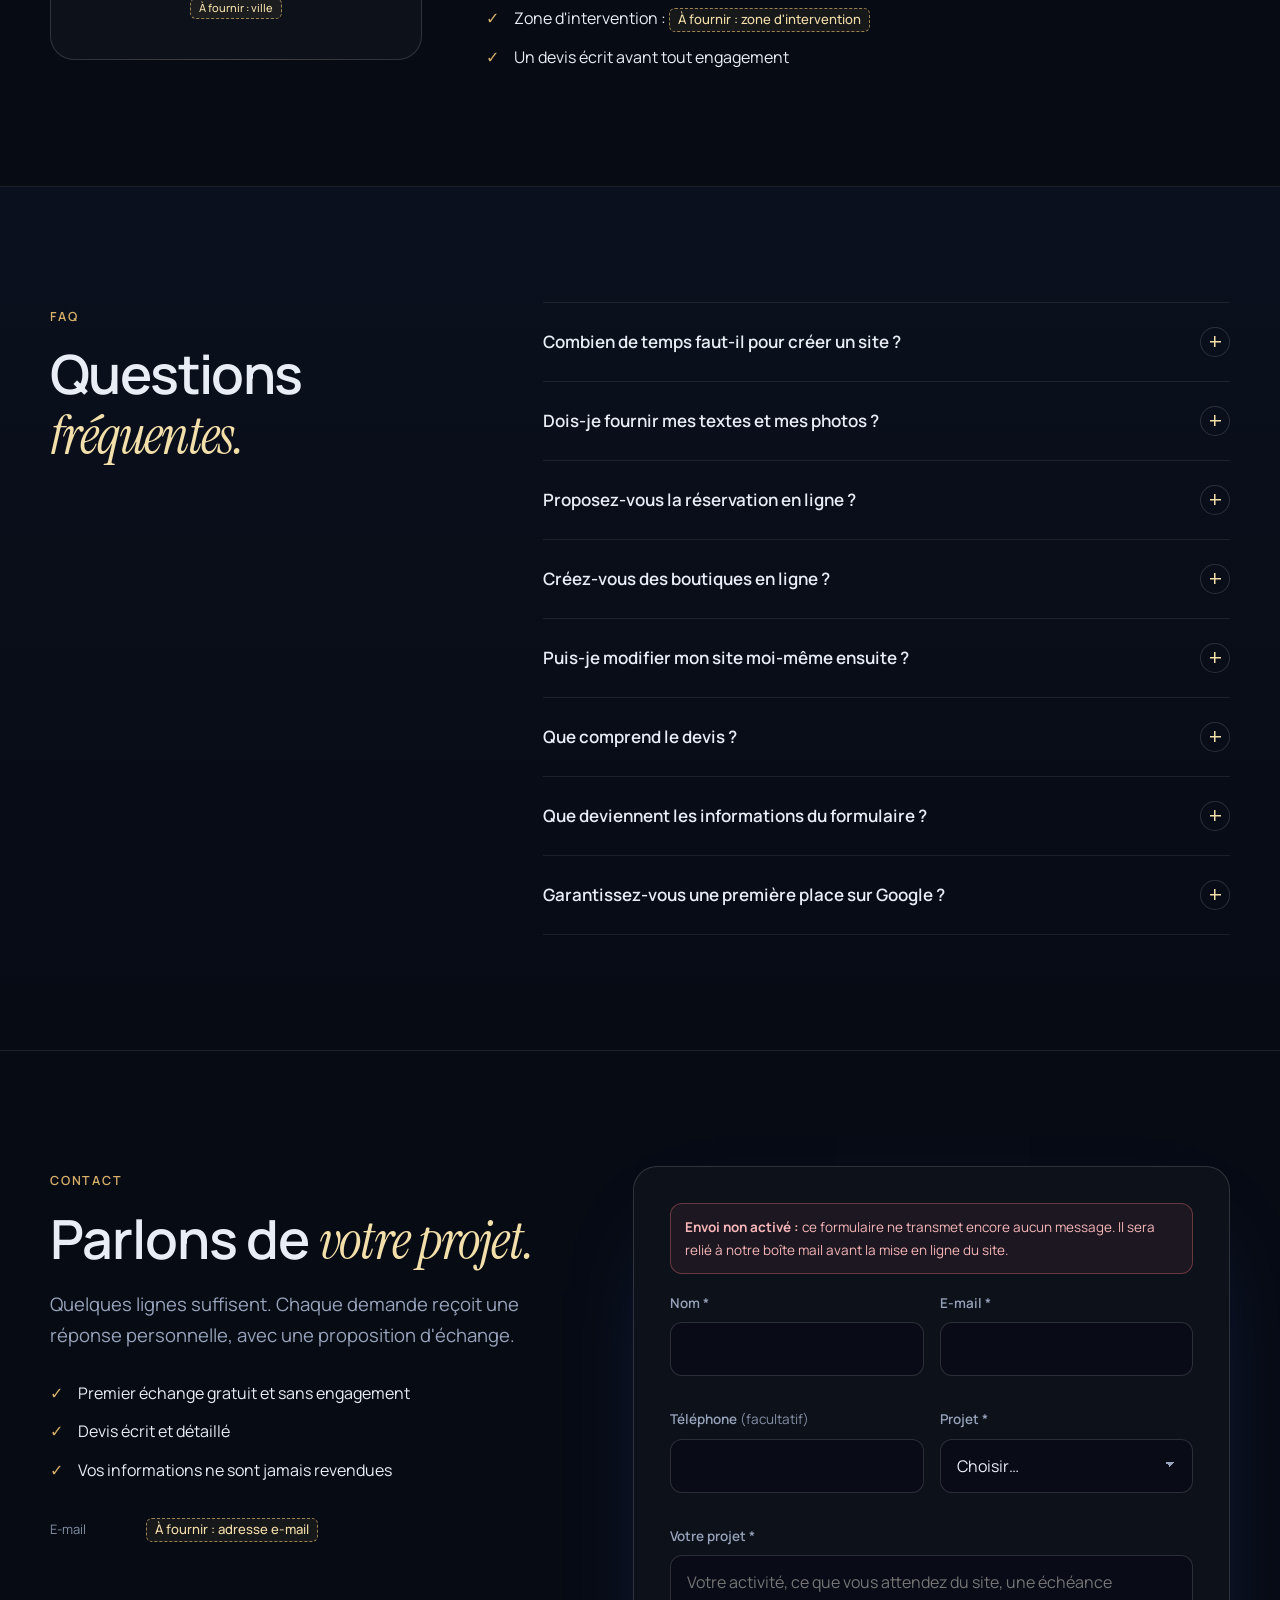
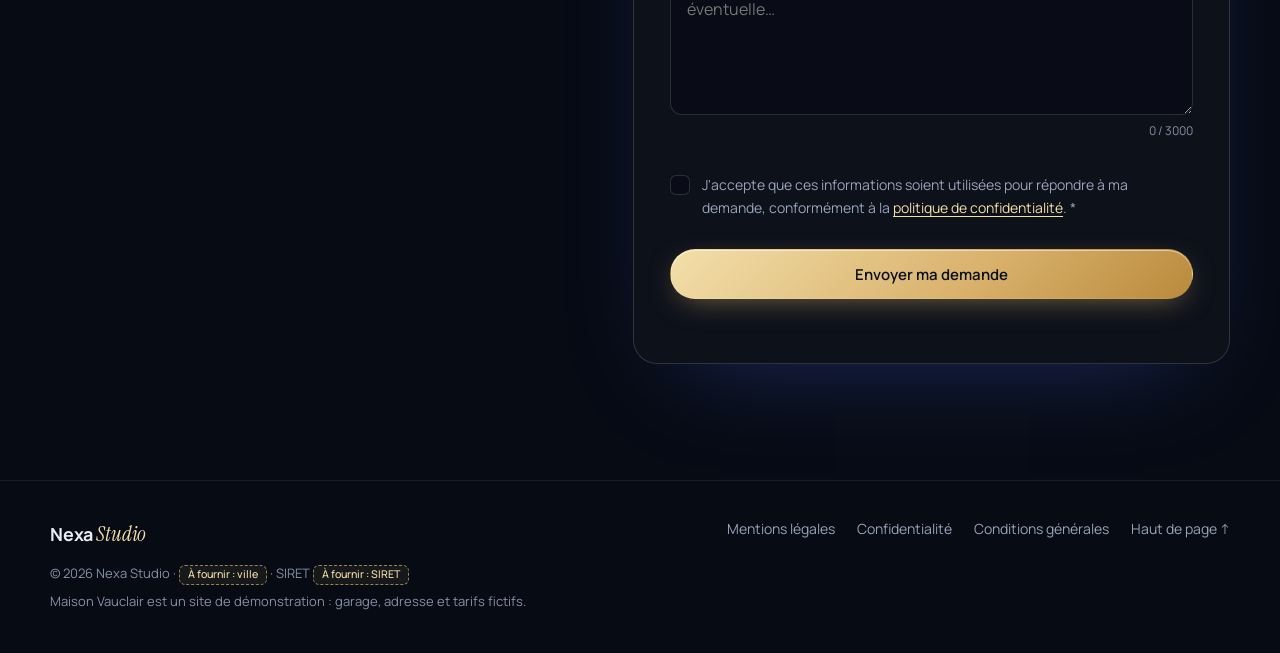
==== commit 194196da: "Site Nexa Studio (version d'audit, noindex) + démo Maison Vauclair Co-Authored-By: Claude Opus 5.5 <" ====
--- a/index.html
+++ b/index.html
@@ -3,14 +3,390 @@
 <head>
 <meta charset="utf-8">
 <meta name="viewport" content="width=device-width, initial-scale=1">
+<title>Nexa Studio — Création de sites web pour TPE, artisans et indépendants</title>
+<meta name="description" content="Nexa Studio conçoit des sites vitrines et landing pages rapides, sur mesure et pensés pour générer des demandes de devis. Maquette validée avant développement, devis détaillé avant tout engagement.">
+<!-- Pré-lancement : à retirer une fois config.js complété et le site validé -->
 <meta name="robots" content="noindex">
-<title>Maison Vauclair — démonstration</title>
-<meta http-equiv="refresh" content="0; url=maison-vauclair/">
-<link rel="canonical" href="maison-vauclair/">
-<script>location.replace('maison-vauclair/');</script>
-<style>body{margin:0;min-height:100vh;display:grid;place-items:center;font:16px/1.5 system-ui,sans-serif;background:#f3f1ec;color:#141414}a{color:#c2410c}</style>
+<link rel="canonical" href="https://amn4kn.github.io/nexa-studio-demo/">
+<meta property="og:url" content="https://amn4kn.github.io/nexa-studio-demo/">
+<meta property="og:image" content="https://amn4kn.github.io/nexa-studio-demo/assets/maison-vauclair-preview.webp">
+<meta property="og:type" content="website">
+<meta property="og:locale" content="fr_FR">
+<meta property="og:site_name" content="Nexa Studio">
+<meta property="og:title" content="Nexa Studio — Création de sites web pour TPE, artisans et indépendants">
+<meta property="og:description" content="Sites vitrines et landing pages rapides, sur mesure. Offre Starter dès 500 €, devis écrit avant tout engagement.">
+<meta name="twitter:card" content="summary_large_image">
+<meta name="theme-color" content="#070b14">
+<link rel="icon" href="favicon.svg" type="image/svg+xml">
+<link rel="preload" href="fonts/manrope-normal.woff2" as="font" type="font/woff2" crossorigin>
+<link rel="preload" href="fonts/instrumentserif-italic.woff2" as="font" type="font/woff2" crossorigin>
+<link rel="stylesheet" href="styles.css">
+<script>document.documentElement.classList.add('js')</script>
 </head>
 <body>
-<p>Redirection vers la démonstration <a href="maison-vauclair/">Maison Vauclair</a>…</p>
+<a class="skip" href="#main">Aller au contenu</a>
+
+<header class="nav" id="nav">
+  <div class="wrap nav__in">
+    <a class="logo" href="#top">
+      <svg width="28" height="28" viewBox="0 0 32 32" aria-hidden="true"><rect width="32" height="32" rx="9" fill="url(#lg)"/><path d="M9 23V9l14 14V9" fill="none" stroke="#0a0f1c" stroke-width="3" stroke-linecap="round" stroke-linejoin="round"/><defs><linearGradient id="lg" x1="0" y1="0" x2="32" y2="32"><stop stop-color="#f3dfaa"/><stop offset="1" stop-color="#c79a47"/></linearGradient></defs></svg>
+      <span>Nexa<em>Studio</em></span>
+    </a>
+    <nav id="menu" class="menu" aria-label="Navigation principale">
+      <a href="#realisations">Réalisation</a>
+      <a href="#methode">Méthode</a>
+      <a href="#tarifs">Tarifs</a>
+      <a href="#apropos">À propos</a>
+      <a href="#faq">FAQ</a>
+      <a class="btn btn--gold btn--sm menu__cta" href="#contact">Parler de mon projet</a>
+    </nav>
+    <button class="burger" id="burger" aria-expanded="false" aria-controls="menu" aria-label="Ouvrir le menu"><span></span><span></span></button>
+  </div>
+</header>
+
+<main id="main">
+<!-- HERO -->
+<section class="hero" id="top">
+  <div class="hero__glow" aria-hidden="true"></div>
+  <div class="wrap hero__grid">
+    <div class="hero__copy">
+      <p class="eyebrow"><span class="dot"></span> Création de sites web · artisans, commerces, TPE</p>
+      <h1>Votre site doit <em>vendre</em> aussi bien que vous.</h1>
+      <p class="lead">Des sites rapides et clairs, pensés pour qu'un client vous appelle ou vous demande un devis. Un seul interlocuteur, du premier échange à la mise en ligne.</p>
+      <div class="hero__cta">
+        <a class="btn btn--gold" href="#contact" data-plan="Starter">Démarrer dès 500 € <span aria-hidden="true">→</span></a>
+        <a class="btn btn--ghost" href="#realisations">Voir ce que nous construisons</a>
+      </div>
+      <ul class="hero__facts">
+        <li><strong>Starter dès 500 €</strong> · prêt en 1 semaine</li>
+        <li><strong>Devis écrit</strong> avant tout engagement</li>
+        <li><strong>Site et domaine</strong> à votre nom</li>
+      </ul>
+    </div>
+    <figure class="stage" id="stage">
+      <a class="device device--desktop" href="maison-vauclair/index.html" aria-label="maison-vauclair · démo : ouvrir la démo Maison Vauclair (garage fictif)">
+        <span class="device__bar" aria-hidden="true"><i></i><i></i><i></i><span>maison-vauclair · démo</span></span>
+        <img src="assets/vc-desktop-accueil.webp" srcset="assets/vc-desktop-accueil-720.webp 720w, assets/vc-desktop-accueil.webp 1200w" sizes="(max-width:640px) 92vw, (max-width:960px) 80vw, 600px" width="1200" height="750" decoding="async" alt="Accueil de la démo Maison Vauclair sur ordinateur">
+      </a>
+      <div class="device device--phone" aria-roledescription="carrousel" aria-label="La démo sur téléphone">
+        <div class="phone__screens">
+          <img class="is-on" src="assets/vc-m-accueil.webp" srcset="assets/vc-m-accueil-280.webp 280w, assets/vc-m-accueil.webp 520w" sizes="(max-width:640px) 140px, 196px" width="520" height="960" decoding="async" alt="Accueil de la démo sur téléphone">
+          <img data-src="assets/vc-m-prix.webp" data-srcset="assets/vc-m-prix-280.webp 280w, assets/vc-m-prix.webp 520w" sizes="(max-width:640px) 140px, 196px" width="520" height="960" decoding="async" alt="Prestations et prix sur téléphone">
+          <img data-src="assets/vc-m-rdv.webp" data-srcset="assets/vc-m-rdv-280.webp 280w, assets/vc-m-rdv.webp 520w" sizes="(max-width:640px) 140px, 196px" width="520" height="960" decoding="async" alt="Prise de rendez-vous simulée sur téléphone">
+        </div>
+      </div>
+      <figcaption class="stage__cap">
+        <span class="badge badge--live">Démo réelle · garage fictif</span>
+        <span class="stage__tabs" role="group" aria-label="Écran affiché sur le téléphone">
+          <button type="button" class="is-on" aria-pressed="true" data-screen="0">Accueil</button>
+          <button type="button" aria-pressed="false" data-screen="1">Prix</button>
+          <button type="button" aria-pressed="false" data-screen="2">Rendez-vous</button>
+        </span>
+      </figcaption>
+    </figure>
+  </div>
+</section>
+
+<!-- RÉALISATION -->
+<section class="sec sec--tight" id="realisations">
+  <div class="wrap">
+    <header class="sec__head reveal">
+      <p class="eyebrow">Réalisation · démonstration</p>
+      <h2>Ce que nous savons construire, <em>à tester vous-même.</em></h2>
+      <p class="lead">Maison Vauclair est un garage fictif, mais son site est entièrement développé et testé. Rien n'y est enregistré ni transmis.</p>
+    </header>
+    <div class="showcase">
+      <figure class="show show--desk reveal">
+        <span class="device__bar" aria-hidden="true"><i></i><i></i><i></i><span>prestations · ordinateur</span></span>
+        <img src="assets/vc-desktop-prestations.webp" srcset="assets/vc-desktop-prestations-720.webp 720w, assets/vc-desktop-prestations.webp 1200w" sizes="(max-width:960px) 92vw, 700px" width="1200" height="750" loading="lazy" decoding="async" alt="Page prestations de la démo sur ordinateur, avec les prix de départ">
+        <figcaption><b>Sur ordinateur</b> Prestations et prix « à partir de », réservation en un clic.</figcaption>
+      </figure>
+      <div class="show__phones" tabindex="0" role="region" aria-label="Captures sur téléphone (faire défiler horizontalement sur mobile)">
+        <figure class="show">
+          <img src="assets/vc-m-accueil.webp" width="520" height="960" loading="lazy" decoding="async" alt="Accueil de la démo sur téléphone">
+          <figcaption><b>Sur téléphone</b> Appeler ou réserver en un geste.</figcaption>
+        </figure>
+        <figure class="show reveal">
+          <img src="assets/vc-m-rdv.webp" width="520" height="960" loading="lazy" decoding="async" alt="Prise de rendez-vous simulée : calendrier et créneaux">
+          <figcaption><b>Réservation simulée</b> Sur téléphone : calendrier et créneaux fictifs dans la démo.</figcaption>
+        </figure>
+        <figure class="show reveal">
+          <img src="assets/vc-m-devis.webp" width="520" height="960" loading="lazy" decoding="async" alt="Demande de devis avec ajout de photos sur téléphone">
+          <figcaption><b>Devis avec photos</b> Sur téléphone : le client décrit, photographie, envoie.</figcaption>
+        </figure>
+      </div>
+    </div>
+    <div class="case__cta reveal">
+      <a class="btn btn--gold" href="maison-vauclair/index.html">Ouvrir la démo <span aria-hidden="true">→</span></a>
+      <a class="btn btn--ghost" href="maison-vauclair/rendez-vous.html">Tester la réservation simulée</a>
+      <p class="fine">Pour un vrai client, la réservation devient un formulaire de demande ou un lien vers son outil existant : nous ne vendons pas d'agenda connecté. Photos d'illustration Unsplash.</p>
+    </div>
+  </div>
+</section>
+
+<!-- MÉTHODE + ENGAGEMENTS -->
+<section class="sec" id="methode">
+  <div class="wrap">
+    <header class="sec__head reveal">
+      <p class="eyebrow">Méthode</p>
+      <h2>Quatre étapes, <em>zéro surprise.</em></h2>
+    </header>
+    <ol class="steps">
+      <li class="reveal"><span>1</span><h3>Cadrage</h3><p>Un échange gratuit pour comprendre votre activité et vos clients. Vous recevez un devis détaillé.</p></li>
+      <li class="reveal"><span>2</span><h3>Maquette</h3><p>Structure et design de vos pages. Rien n'est développé avant votre validation.</p></li>
+      <li class="reveal"><span>3</span><h3>Développement</h3><p>Intégration, tests sur téléphone et ordinateur, vérification de la vitesse et de l'accessibilité.</p></li>
+      <li class="reveal"><span>4</span><h3>Lancement</h3><p>Mise en ligne, test d'envoi réel du formulaire, corrections incluses pendant la durée prévue au devis.</p></li>
+    </ol>
+    <div class="pledges reveal">
+      <h3>Nos engagements <small>Pas de promesse de trafic ou de chiffre d'affaires : personne ne peut honnêtement les garantir. Voici ce qui dépend de nous.</small></h3>
+      <ul>
+        <li><b>Prix du devis = prix facturé.</b> Tout changement est chiffré et validé avant d'être réalisé.</li>
+        <li><b>Vous restez propriétaire.</b> Domaine, contenus et code vous appartiennent à la livraison.</li>
+        <li><b>Performance mesurée.</b> Score Lighthouse visé ≥ 90, mesuré et transmis avant livraison.</li>
+        <li><b>Rien de vendu qui ne soit livrable.</b> Chaque fonctionnalité est étudiée avant d'être chiffrée.</li>
+      </ul>
+    </div>
+  </div>
+</section>
+
+<!-- TARIFS -->
+<section class="sec sec--alt" id="tarifs">
+  <div class="wrap">
+    <header class="sec__head reveal">
+      <p class="eyebrow">Offres</p>
+      <h2>Démarrer dès 500 €, <em>évoluer ensuite.</em></h2>
+      <p class="lead">Un échange gratuit, puis un devis écrit : périmètre, délai, prix. Vous ne vous engagez qu'après l'avoir validé.</p>
+    </header>
+    <div class="plans">
+      <article class="plan plan--hot card reveal">
+        <span class="ribbon">Pour démarrer</span>
+        <h3>Starter</h3>
+        <p class="plan__for">1 page à partir d'un modèle testé, adaptée à votre activité</p>
+        <p class="price"><small>dès</small> 500 €</p>
+        <p class="plan__time">1 semaine · 1 tour de modifications</p>
+        <a class="btn btn--gold btn--block" href="#contact" data-plan="Starter">Demander mon Starter</a>
+        <details class="plan__more"><summary>Ce qui est inclus</summary><ul>
+          <li class="y">Prestations, horaires, adresse, appel en un geste</li>
+          <li class="y">Formulaire relié à votre boîte mail</li>
+          <li class="y">Mobile d'abord, rapide, HTTPS</li>
+          <li class="y">Mise en ligne sur votre domaine</li>
+          <li class="n">Pages supplémentaires, rédaction : non incluses</li>
+        </ul></details>
+      </article>
+      <article class="plan card reveal">
+        <h3>Landing page premium</h3>
+        <p class="plan__for">1 page dessinée sur mesure pour une offre ou une campagne</p>
+        <p class="price price--quote">Sur devis</p>
+        <p class="plan__time">2 à 3 semaines · 2 tours de modifications</p>
+        <a class="btn btn--ghost btn--block" href="#contact" data-plan="Landing page premium">Demander un devis</a>
+        <details class="plan__more"><summary>Ce qui est inclus</summary><ul>
+          <li class="y">Jusqu'à 6 sections, design sur mesure</li>
+          <li class="y">Formulaire relié à votre boîte mail</li>
+          <li class="y">Bases du référencement</li>
+          <li class="y">Mise en ligne sur votre domaine</li>
+        </ul></details>
+      </article>
+      <article class="plan card reveal">
+        <h3>Site vitrine</h3>
+        <p class="plan__for">Jusqu'à 5 pages sur mesure, création ou refonte</p>
+        <p class="price price--quote">Sur devis</p>
+        <p class="plan__time">4 à 6 semaines · 2 tours de modifications</p>
+        <a class="btn btn--ghost btn--block" href="#contact" data-plan="Site vitrine professionnel">Demander un devis</a>
+        <details class="plan__more"><summary>Ce qui est inclus</summary><ul>
+          <li class="y">Design sur mesure, mobile d'abord</li>
+          <li class="y">Formulaire relié à votre boîte mail</li>
+          <li class="y">Référencement local de base</li>
+          <li class="y">Redirection des anciennes pages (refonte)</li>
+          <li class="y">Mise en ligne sur votre domaine</li>
+        </ul></details>
+      </article>
+      <article class="plan card reveal">
+        <h3>Sur mesure</h3>
+        <p class="plan__for">Plus de pages ou un besoin particulier</p>
+        <p class="price price--quote">Sur étude</p>
+        <p class="plan__time">Délai fixé après l'étude de faisabilité</p>
+        <a class="btn btn--ghost btn--block" href="#contact" data-plan="Site sur mesure">Présenter mon besoin</a>
+        <details class="plan__more"><summary>Comment ça marche</summary><ul>
+          <li class="y">Étude de faisabilité avant tout devis</li>
+          <li class="y">Fonctionnalités chiffrées seulement si nous savons les livrer</li>
+          <li class="n">Boutique et réservation en ligne : pas proposées pour le moment</li>
+        </ul></details>
+      </article>
+    </div>
+    <details class="compare reveal">
+      <summary>Comparer les 4 offres</summary>
+      <div class="compare__wrap" tabindex="0" role="region" aria-label="Tableau comparatif des offres">
+        <table>
+          <thead><tr><th scope="col"></th><th scope="col">Starter</th><th scope="col">Landing premium</th><th scope="col">Site vitrine</th><th scope="col">Sur mesure</th></tr></thead>
+          <tbody>
+            <tr><th scope="row">Pages</th><td>1</td><td>1 (6 sections)</td><td>jusqu'à 5</td><td>selon besoin</td></tr>
+            <tr><th scope="row">Conception</th><td>modèle adapté</td><td>sur mesure</td><td>sur mesure</td><td>sur mesure</td></tr>
+            <tr><th scope="row">Modifications incluses</th><td>1 tour</td><td>2 tours</td><td>2 tours</td><td>au devis</td></tr>
+            <tr><th scope="row">Délai indicatif</th><td>1 semaine</td><td>2-3 semaines</td><td>4-6 semaines</td><td>après étude</td></tr>
+            <tr><th scope="row">Prix</th><td>dès 500 €</td><td>sur devis</td><td>sur devis</td><td>sur étude</td></tr>
+          </tbody>
+        </table>
+      </div>
+    </details>
+    <p class="plans__note reveal"><span>Inclus partout :</span> mobile d'abord · pages rapides · accessibilité contrôlée · site et domaine à votre nom. Prix Starter : <span data-cfg="priceMention" data-todo="mention HT / TTC ou TVA non applicable"></span>. Nom de domaine (≈ 10 à 15 €/an) à votre charge.</p>
+
+    <div class="sim reveal" id="simulateur">
+      <form class="sim__form" id="sim" novalidate>
+        <h3 class="sim__title">Préparez votre demande <small>1 minute, sans engagement</small></h3>
+        <fieldset>
+          <legend>Votre projet</legend>
+          <div class="chips">
+            <label class="chip-opt"><input type="radio" name="type" value="starter" checked><span>Starter</span></label>
+            <label class="chip-opt"><input type="radio" name="type" value="landing"><span>Landing page</span></label>
+            <label class="chip-opt"><input type="radio" name="type" value="vitrine"><span>Site vitrine</span></label>
+            <label class="chip-opt"><input type="radio" name="type" value="refonte"><span>Refonte</span></label>
+            <label class="chip-opt"><input type="radio" name="type" value="mesure"><span>Sur mesure</span></label>
+          </div>
+        </fieldset>
+        <fieldset class="sim__pages">
+          <legend>Nombre de pages : <output id="pagesOut">1</output></legend>
+          <input type="range" id="pages" min="1" max="15" value="1" aria-label="Nombre de pages">
+        </fieldset>
+        <fieldset>
+          <legend>Vous avez déjà</legend>
+          <div class="chips">
+            <label class="chip-opt"><input type="checkbox" name="has" value="textes"><span>Vos textes</span></label>
+            <label class="chip-opt"><input type="checkbox" name="has" value="photos"><span>Vos photos</span></label>
+            <label class="chip-opt"><input type="checkbox" name="has" value="logo"><span>Un logo</span></label>
+            <label class="chip-opt"><input type="checkbox" name="has" value="domaine"><span>Un nom de domaine</span></label>
+          </div>
+        </fieldset>
+        <fieldset>
+          <legend>Échéance</legend>
+          <div class="chips">
+            <label class="chip-opt"><input type="radio" name="when" value="souple" checked><span>Souple</span></label>
+            <label class="chip-opt"><input type="radio" name="when" value="date"><span>Date précise</span></label>
+          </div>
+        </fieldset>
+      </form>
+      <aside class="sim__res" aria-live="polite" aria-label="Récapitulatif de votre demande">
+        <p class="eyebrow">Votre demande</p>
+        <p class="sim__price" id="simPrice">—</p>
+        <p class="sim__delay" id="simDelay"></p>
+        <ul class="sim__sum" id="simSum"></ul>
+        <a class="btn btn--gold btn--block" href="#contact" id="simGo">Envoyer cette demande <span aria-hidden="true">→</span></a>
+        <p class="fine">Le prix final figure sur le devis, établi après un échange gratuit.</p>
+      </aside>
+    </div>
+  </div>
+</section>
+
+<!-- À PROPOS -->
+<section class="sec" id="apropos">
+  <div class="wrap about">
+    <div class="about__card reveal">
+      <div class="about__avatar" id="avatar" aria-hidden="true">
+        <svg viewBox="0 0 24 24" width="40" height="40"><circle cx="12" cy="8" r="4"/><path d="M4 21c1.5-4 4.5-6 8-6s6.5 2 8 6"/></svg>
+      </div>
+      <p class="about__name" data-cfg="founderName" data-todo="prénom et nom"></p>
+      <p class="about__role" data-cfg="founderRole" data-todo="votre métier"></p>
+      <p class="about__city"><span data-cfg="city" data-todo="ville"></span></p>
+    </div>
+    <div class="about__copy reveal">
+      <p class="eyebrow">À propos</p>
+      <h2>Une personne, <em>pas un standard téléphonique.</em></h2>
+      <p class="about__bio" data-cfg="founderBio" data-todo="2–3 phrases vraies sur votre parcours"></p>
+      <ul class="contact__list">
+        <li>La même personne du premier échange à la mise en ligne</li>
+        <li>Zone d'intervention : <span data-cfg="area" data-todo="zone d'intervention"></span></li>
+        <li>Un devis écrit avant tout engagement</li>
+      </ul>
+    </div>
+  </div>
+</section>
+
+<!-- FAQ -->
+<section class="sec sec--alt" id="faq">
+  <div class="wrap faq">
+    <header class="sec__head reveal">
+      <p class="eyebrow">FAQ</p>
+      <h2>Questions <em>fréquentes.</em></h2>
+    </header>
+    <div class="faq__list reveal">
+      <details><summary>Combien de temps faut-il pour créer un site ?</summary><p>À titre indicatif, 2 à 3 semaines pour une landing page et 4 à 6 semaines pour un site vitrine. Le délai réel dépend surtout de la rapidité des retours et de la fourniture des contenus ; il est précisé dans le devis.</p></details>
+      <details><summary>Dois-je fournir mes textes et mes photos ?</summary><p>Idéalement oui, nous vous guidons sur ce qui est nécessaire. Nous pouvons vous aider à les rédiger, sur devis. Pour les photos, de vraies photos de votre activité convainquent toujours mieux que des images de banque.</p></details>
+      <details><summary>Proposez-vous la réservation en ligne ?</summary><p>Pas encore en standard, et nous ne la vendons pas tant qu'elle n'est pas prête. La démo Maison Vauclair en montre l'interface, mais un vrai système exige aussi la gestion des disponibilités, des confirmations et des annulations. Si c'est essentiel pour vous, parlons-en : nous étudierons la faisabilité avant tout chiffrage.</p></details>
+      <details><summary>Créez-vous des boutiques en ligne ?</summary><p>Pas pour le moment. Nous ne proposerons cette prestation qu'après avoir développé et testé une démonstration complète (paiement, commandes, conditions de vente).</p></details>
+      <details><summary>Puis-je modifier mon site moi-même ensuite ?</summary><p>Pas directement pour l'instant : nos sites n'ont pas d'interface d'administration. Les modifications sont faites par nous et chiffrées à l'avance. Si l'autonomie est indispensable pour vous, dites-le dès le premier échange : nous étudierons une solution avant de vous la proposer.</p></details>
+      <details><summary>Que comprend le devis ?</summary><p>Conception, développement, mise en ligne et tours de modifications prévus. Le nom de domaine (environ 10 à 15 € par an, payé directement par vous) et l'éventuel hébergement payant sont indiqués séparément. Pour un site vitrine, un hébergement gratuit suffit le plus souvent.</p></details>
+      <details><summary>Que deviennent les informations du formulaire ?</summary><p>Elles servent uniquement à répondre à votre demande et ne sont jamais revendues. Le détail figure dans la <a href="confidentialite.html">politique de confidentialité</a>.</p></details>
+      <details><summary>Garantissez-vous une première place sur Google ?</summary><p>Non, et méfiez-vous de ceux qui le promettent. Nous posons des bases techniques et éditoriales solides, mais le classement dépend de nombreux facteurs externes.</p></details>
+    </div>
+  </div>
+</section>
+
+<!-- CONTACT -->
+<section class="sec" id="contact">
+  <div class="wrap contact">
+    <div class="contact__copy reveal">
+      <p class="eyebrow">Contact</p>
+      <h2>Parlons de <em>votre projet.</em></h2>
+      <p class="lead">Quelques lignes suffisent. Chaque demande reçoit une réponse personnelle<span data-cfg-if="responseDelay"> sous <span data-cfg="responseDelay"></span></span>, avec une proposition d'échange.</p>
+      <ul class="contact__list">
+        <li>Premier échange gratuit et sans engagement</li>
+        <li>Devis écrit et détaillé</li>
+        <li>Vos informations ne sont jamais revendues</li>
+      </ul>
+      <dl class="contact__direct">
+        <div><dt>E-mail</dt><dd><a data-cfg="email" data-cfg-href="mailto" data-todo="adresse e-mail"></a></dd></div>
+        <div data-cfg-if="phone"><dt>Téléphone</dt><dd><a data-cfg="phone" data-cfg-href="tel"></a></dd></div>
+      </dl>
+    </div>
+    <div class="contact__box reveal">
+      <form id="contactForm" novalidate>
+        <p class="notice notice--top" data-offline hidden><b>Envoi non activé :</b> ce formulaire ne transmet encore aucun message. Il sera relié à notre boîte mail avant la mise en ligne du site.</p>
+        <div class="hp" aria-hidden="true"><label>Ne pas remplir <input type="text" name="_gotcha" tabindex="-1" autocomplete="off"></label></div>
+        <div class="row">
+          <div class="field"><label for="name">Nom *</label><input id="name" name="name" type="text" autocomplete="name" maxlength="100" required aria-describedby="e-name"><p class="err" id="e-name" role="alert"></p></div>
+          <div class="field"><label for="email">E-mail *</label><input id="email" name="email" type="email" autocomplete="email" maxlength="160" required aria-describedby="e-email"><p class="err" id="e-email" role="alert"></p></div>
+        </div>
+        <div class="row">
+          <div class="field"><label for="phone">Téléphone <span class="opt-l">(facultatif)</span></label><input id="phone" name="phone" type="tel" autocomplete="tel" maxlength="20" aria-describedby="e-phone"><p class="err" id="e-phone" role="alert"></p></div>
+          <div class="field"><label for="kind">Projet *</label>
+            <select id="kind" name="kind" required aria-describedby="e-kind">
+              <option value="">Choisir…</option><option>Site Starter</option><option>Site vitrine</option><option>Landing page</option><option>Refonte de site</option><option>Site sur mesure</option><option>Autre</option>
+            </select><p class="err" id="e-kind" role="alert"></p></div>
+        </div>
+        <div class="field"><label for="msg">Votre projet *</label><textarea id="msg" name="msg" rows="5" maxlength="3000" required aria-describedby="e-msg msgCount" placeholder="Votre activité, ce que vous attendez du site, une échéance éventuelle…"></textarea><p class="count" id="msgCount">0 / 3000</p><p class="err" id="e-msg" role="alert"></p></div>
+        <label class="check"><input type="checkbox" id="rgpd" name="rgpd" required aria-describedby="e-rgpd"><span>J'accepte que ces informations soient utilisées pour répondre à ma demande, conformément à la <a href="confidentialite.html">politique de confidentialité</a>. *</span></label>
+        <p class="err" id="e-rgpd" role="alert"></p>
+        <button class="btn btn--gold btn--block" type="submit">Envoyer ma demande</button>
+        <p class="err err--send" id="e-send" role="alert"></p>
+      </form>
+      <div class="ok" id="ok" hidden tabindex="-1">
+        <div class="ok__ico" aria-hidden="true">✓</div>
+        <h3>Votre demande a bien été envoyée.</h3>
+        <p>Nous vous répondrons à l'adresse <b id="okMail"></b><span data-cfg-if="responseDelay"> sous <span data-cfg="responseDelay"></span></span>. Pensez à vérifier vos courriers indésirables.</p>
+        <button class="btn btn--ghost" id="again" type="button">Envoyer une autre demande</button>
+      </div>
+    </div>
+  </div>
+</section>
+</main>
+
+<footer class="foot">
+  <div class="wrap foot__in">
+    <div>
+      <a class="logo" href="#top"><span>Nexa<em>Studio</em></span></a>
+      <p class="foot__id">© 2026 Nexa Studio · <span data-cfg="city" data-todo="ville"></span> · SIRET <span data-cfg="siret" data-todo="SIRET"></span></p>
+      <p>Maison Vauclair est un site de démonstration : garage, adresse et tarifs fictifs.</p>
+    </div>
+    <nav class="foot__nav" aria-label="Informations légales">
+      <a href="mentions-legales.html">Mentions légales</a>
+      <a href="confidentialite.html">Confidentialité</a>
+      <a href="cgv.html">Conditions générales</a>
+      <a href="#top">Haut de page ↑</a>
+    </nav>
+  </div>
+</footer>
+
+<aside class="mcta" id="mcta" aria-label="Action rapide"><a class="btn btn--gold btn--block" href="#contact" data-plan="Starter">Démarrer dès 500 €</a></aside>
+<script src="config.js" defer></script>
+<script src="app.js" defer></script>
 </body>
 </html>
--- a/styles.css
+++ b/styles.css
@@ -0,0 +1,510 @@
+/* Polices auto-hébergées (SIL Open Font License) */
+@font-face{font-family: 'Instrument Serif'; font-style: italic; font-weight: 400; font-display: swap; src:url(fonts/instrumentserif-italic.woff2) format('woff2'); unicode-range: U+0000-00FF, U+0131, U+0152-0153, U+02BB-02BC, U+02C6, U+02DA, U+02DC, U+0304, U+0308, U+0329, U+2000-206F, U+20AC, U+2122, U+2191, U+2193, U+2212, U+2215, U+FEFF, U+FFFD;}
+@font-face{font-family: 'Instrument Serif'; font-style: normal; font-weight: 400; font-display: swap; src:url(fonts/instrumentserif-normal.woff2) format('woff2'); unicode-range: U+0000-00FF, U+0131, U+0152-0153, U+02BB-02BC, U+02C6, U+02DA, U+02DC, U+0304, U+0308, U+0329, U+2000-206F, U+20AC, U+2122, U+2191, U+2193, U+2212, U+2215, U+FEFF, U+FFFD;}
+@font-face{font-family: 'Manrope'; font-style: normal; font-weight: 400; font-display: swap; src:url(fonts/manrope-normal.woff2) format('woff2'); unicode-range: U+0000-00FF, U+0131, U+0152-0153, U+02BB-02BC, U+02C6, U+02DA, U+02DC, U+0304, U+0308, U+0329, U+2000-206F, U+20AC, U+2122, U+2191, U+2193, U+2212, U+2215, U+FEFF, U+FFFD;}
+@font-face{font-family: 'Manrope'; font-style: normal; font-weight: 500; font-display: swap; src:url(fonts/manrope-normal.woff2) format('woff2'); unicode-range: U+0000-00FF, U+0131, U+0152-0153, U+02BB-02BC, U+02C6, U+02DA, U+02DC, U+0304, U+0308, U+0329, U+2000-206F, U+20AC, U+2122, U+2191, U+2193, U+2212, U+2215, U+FEFF, U+FFFD;}
+@font-face{font-family: 'Manrope'; font-style: normal; font-weight: 600; font-display: swap; src:url(fonts/manrope-normal.woff2) format('woff2'); unicode-range: U+0000-00FF, U+0131, U+0152-0153, U+02BB-02BC, U+02C6, U+02DA, U+02DC, U+0304, U+0308, U+0329, U+2000-206F, U+20AC, U+2122, U+2191, U+2193, U+2212, U+2215, U+FEFF, U+FFFD;}
+@font-face{font-family: 'Manrope'; font-style: normal; font-weight: 700; font-display: swap; src:url(fonts/manrope-normal.woff2) format('woff2'); unicode-range: U+0000-00FF, U+0131, U+0152-0153, U+02BB-02BC, U+02C6, U+02DA, U+02DC, U+0304, U+0308, U+0329, U+2000-206F, U+20AC, U+2122, U+2191, U+2193, U+2212, U+2215, U+FEFF, U+FFFD;}
+:root{
+  --bg:#070b14;--bg2:#0a101d;--card:rgba(255,255,255,.028);--card2:rgba(255,255,255,.05);
+  --line:rgba(255,255,255,.08);--line2:rgba(255,255,255,.14);
+  --text:#e9edf5;--muted:#97a3ba;--dim:#8590a6;
+  --gold:#d8b06a;--gold2:#f3dfaa;--blue:#4c6fff;
+  --r:18px;--ease:cubic-bezier(.2,.7,.2,1);
+  --serif:"Instrument Serif",Georgia,serif;--sans:"Manrope",system-ui,-apple-system,"Segoe UI",sans-serif;
+}
+*,*::before,*::after{box-sizing:border-box}
+html{scroll-behavior:smooth;scroll-padding-top:84px;-webkit-text-size-adjust:100%}
+body{margin:0;background:var(--bg);color:var(--text);font:400 16px/1.65 var(--sans);-webkit-font-smoothing:antialiased;overflow-x:hidden}
+img,svg{display:block;max-width:100%}
+a{color:inherit;text-decoration:none}
+h1,h2,h3,h4{margin:0;font-weight:600;letter-spacing:-.02em;line-height:1.1}
+h2 em,h1 em{font-family:var(--serif);font-style:italic;font-weight:400;color:var(--gold2)}
+p{margin:0}
+ul,ol{margin:0;padding:0;list-style:none}
+:focus-visible{outline:2px solid var(--gold);outline-offset:3px;border-radius:6px}
+.wrap{width:min(1180px,100% - 32px);margin-inline:auto}
+.skip{position:absolute;left:16px;top:-60px;z-index:100;background:var(--gold);color:#0a0f1c;padding:10px 16px;border-radius:10px;font-weight:700}
+.skip:focus{top:12px}
+
+/* Buttons */
+.btn{display:inline-flex;align-items:center;justify-content:center;gap:10px;min-height:50px;padding:0 24px;border-radius:999px;font:600 15px/1 var(--sans);border:1px solid transparent;cursor:pointer;transition:transform .25s var(--ease),box-shadow .25s var(--ease),background .25s,border-color .25s;white-space:nowrap}
+.btn span{transition:transform .25s var(--ease)}
+.btn:hover span{transform:translateX(3px)}
+.btn:active{transform:scale(.97)}
+.btn--gold{background:linear-gradient(135deg,var(--gold2),var(--gold) 60%,#b98a3c);color:#0b0f1a;box-shadow:0 8px 30px -10px rgba(216,176,106,.6),inset 0 1px 0 rgba(255,255,255,.5)}
+.btn--gold:hover{box-shadow:0 14px 40px -12px rgba(216,176,106,.8),inset 0 1px 0 rgba(255,255,255,.5);transform:translateY(-1px)}
+.btn--ghost{border-color:var(--line2);color:var(--text);background:rgba(255,255,255,.02)}
+.btn--ghost:hover{border-color:rgba(216,176,106,.55);background:rgba(216,176,106,.06)}
+.btn--sm{min-height:40px;padding:0 18px;font-size:14px}
+.btn--block{width:100%}
+
+/* Nav */
+.nav{position:fixed;inset:0 0 auto;z-index:50;transition:background .3s,border-color .3s,backdrop-filter .3s;border-bottom:1px solid transparent}
+.nav.is-scrolled{background:rgba(7,11,20,.78);backdrop-filter:blur(14px) saturate(140%);-webkit-backdrop-filter:blur(14px) saturate(140%);border-color:var(--line)}
+.nav__in{display:flex;align-items:center;justify-content:space-between;height:72px}
+.logo{display:inline-flex;align-items:center;gap:10px;font-weight:700;font-size:18px;letter-spacing:-.01em}
+.logo em{font-family:var(--serif);font-weight:400;font-size:21px;color:var(--gold2);margin-left:3px}
+.menu{display:flex;align-items:center;gap:4px}
+.menu a:not(.btn){padding:8px 12px;font-size:14.5px;color:var(--muted);border-radius:8px;transition:color .2s}
+.menu a:not(.btn):hover,.menu a.is-active{color:var(--text)}
+.menu__cta{margin-left:10px}
+.burger{display:none;width:44px;height:44px;border:1px solid var(--line2);border-radius:12px;background:transparent;cursor:pointer;position:relative}
+.burger span{position:absolute;left:12px;right:12px;height:1.5px;background:var(--text);transition:transform .3s var(--ease),top .3s var(--ease)}
+.burger span:first-child{top:17px}.burger span:last-child{top:25px}
+.burger[aria-expanded="true"] span:first-child{top:21px;transform:rotate(45deg)}
+.burger[aria-expanded="true"] span:last-child{top:21px;transform:rotate(-45deg)}
+
+/* Hero */
+.hero{position:relative;padding:140px 0 40px;overflow:hidden}
+.hero::before{content:"";position:absolute;inset:0;background-image:linear-gradient(var(--line) 1px,transparent 1px),linear-gradient(90deg,var(--line) 1px,transparent 1px);background-size:64px 64px;mask-image:radial-gradient(ellipse 70% 60% at 60% 30%,#000 20%,transparent 75%);-webkit-mask-image:radial-gradient(ellipse 70% 60% at 60% 30%,#000 20%,transparent 75%);opacity:.5;pointer-events:none}
+.hero__glow{position:absolute;width:900px;height:700px;right:-200px;top:-200px;background:radial-gradient(closest-side,rgba(76,111,255,.22),transparent 70%),radial-gradient(closest-side at 30% 70%,rgba(216,176,106,.14),transparent 70%);filter:blur(10px);pointer-events:none}
+.hero__grid{position:relative;display:grid;grid-template-columns:1.05fr 1fr;gap:56px;align-items:center}
+.eyebrow{display:inline-flex;align-items:center;gap:10px;font-size:12.5px;font-weight:600;letter-spacing:.14em;text-transform:uppercase;color:var(--gold)}
+.dot{width:7px;height:7px;border-radius:50%;background:var(--gold);box-shadow:0 0 0 4px rgba(216,176,106,.15)}
+.hero h1{font-size:clamp(42px,6.2vw,80px);margin:22px 0 22px;letter-spacing:-.035em;line-height:1.02}
+.hero h1 em{font-size:1.08em}
+.lead{color:var(--muted);font-size:clamp(16px,1.5vw,18.5px);max-width:560px}
+.hero__cta{display:flex;flex-wrap:wrap;gap:12px;margin-top:34px}
+.hero__facts{display:flex;flex-wrap:wrap;gap:10px 26px;margin-top:40px;padding-top:26px;border-top:1px solid var(--line);font-size:14px;color:var(--muted)}
+.hero__facts strong{color:var(--text);font-weight:600}
+.demo-note{margin-top:60px;font-size:13px;color:var(--dim);text-align:center}
+.demo-note strong{color:var(--muted)}
+
+
+/* Sections */
+.sec{padding:clamp(72px,9vw,116px) 0;position:relative}
+.sec--alt{background:linear-gradient(180deg,var(--bg2),var(--bg));border-block:1px solid var(--line)}
+.sec__head{max-width:760px;margin-bottom:56px}
+.sec__head h2{font-size:clamp(32px,4.4vw,54px);margin:16px 0 18px;letter-spacing:-.03em}
+.grid{display:grid;gap:20px}
+.grid--3{grid-template-columns:repeat(3,1fr)}
+.card{position:relative;padding:32px;border-radius:var(--r);background:var(--card);border:1px solid var(--line);transition:border-color .35s,transform .35s var(--ease),background .35s}
+.card h3{font-size:20px;margin-bottom:10px}
+.card p{color:var(--muted);font-size:15px}
+.glow::before{content:"";position:absolute;inset:-1px;border-radius:inherit;padding:1px;background:radial-gradient(300px circle at var(--x,50%) var(--y,0%),rgba(216,176,106,.55),transparent 60%);-webkit-mask:linear-gradient(#000 0 0) content-box,linear-gradient(#000 0 0);-webkit-mask-composite:xor;mask-composite:exclude;opacity:0;transition:opacity .35s;pointer-events:none}
+.glow::after{content:"";position:absolute;inset:0;border-radius:inherit;background:radial-gradient(400px circle at var(--x,50%) var(--y,0%),rgba(216,176,106,.06),transparent 60%);opacity:0;transition:opacity .35s;pointer-events:none}
+.card:hover{transform:translateY(-4px);border-color:var(--line2);background:var(--card2)}
+.glow:hover::before,.glow:hover::after{opacity:1}
+.ico{width:46px;height:46px;padding:11px;margin-bottom:26px;border-radius:13px;background:linear-gradient(145deg,rgba(216,176,106,.18),rgba(216,176,106,.04));border:1px solid rgba(216,176,106,.25);fill:none;stroke:var(--gold2);stroke-width:1.6;stroke-linecap:round;stroke-linejoin:round}
+.tag{display:inline-block;margin-top:22px;font-size:12px;color:var(--dim);letter-spacing:.04em}
+
+.badge{align-self:flex-start;font-size:11px;font-weight:700;letter-spacing:.08em;text-transform:uppercase;color:var(--gold);padding:5px 10px;border-radius:999px;border:1px solid rgba(216,176,106,.3);background:rgba(216,176,106,.06)}
+.badge--live{color:#8fe3b0;border-color:rgba(143,227,176,.35);background:rgba(143,227,176,.08)}
+
+/* Plans */
+.plans{align-items:stretch}
+.plan{display:flex;flex-direction:column;padding:36px 32px}
+.plan h3{font-size:22px}
+.plan__for{min-height:48px}
+.card .price{font-size:44px;font-weight:600;letter-spacing:-.03em;margin:22px 0 24px;color:var(--text)}
+.price small{font-size:14px;font-weight:500;color:var(--dim);letter-spacing:0;margin-right:4px}
+.plan ul{display:grid;gap:12px;margin-bottom:32px;flex:1}
+.plan li{position:relative;padding-left:30px;font-size:15px}
+.plan li::before{position:absolute;left:0;top:2px;width:20px;height:20px;border-radius:50%;display:grid;place-items:center;font-size:11px;font-weight:700}
+.plan li.y::before{content:"✓";background:rgba(216,176,106,.14);color:var(--gold2)}
+.plan li.n{color:var(--dim)}
+.plan li.n::before{content:"—";color:var(--dim);background:rgba(255,255,255,.04)}
+.plan--hot{background:linear-gradient(180deg,rgba(216,176,106,.09),rgba(216,176,106,.02) 40%,var(--card));border-color:rgba(216,176,106,.4);box-shadow:0 30px 80px -40px rgba(216,176,106,.45)}
+.plan--hot:hover{border-color:rgba(216,176,106,.6)}
+.ribbon{position:absolute;top:-12px;left:32px;font-size:11.5px;font-weight:700;letter-spacing:.06em;text-transform:uppercase;padding:6px 12px;border-radius:999px;background:var(--gold);color:#0b0f1a}
+
+/* Simulator */
+.sim{display:grid;grid-template-columns:1.5fr 1fr;border-radius:24px;border:1px solid var(--line);background:var(--card);overflow:hidden}
+.sim__form{padding:36px}
+fieldset{border:0;margin:0 0 28px;padding:0;min-width:0}
+fieldset:last-child{margin-bottom:0}
+legend{font-weight:600;font-size:15px;margin-bottom:14px;padding:0}
+legend output{color:var(--gold2)}
+.opts{display:grid;grid-template-columns:repeat(4,1fr);gap:10px}
+.opts--sm{grid-template-columns:repeat(4,1fr)}
+.opts--5{grid-template-columns:repeat(5,1fr)}
+.opts--2{grid-template-columns:repeat(2,1fr);max-width:420px}
+.opt{position:relative;cursor:pointer}
+.opt input{position:absolute;opacity:0;inset:0;margin:0;cursor:pointer}
+.opt span{display:flex;flex-direction:column;gap:2px;height:100%;padding:14px;border-radius:14px;border:1px solid var(--line2);background:rgba(255,255,255,.015);transition:border-color .2s,background .2s,transform .2s var(--ease)}
+.opt b{font-size:14px;font-weight:600}
+.opt small{font-size:12px;color:var(--dim)}
+.opt:hover span{border-color:rgba(216,176,106,.4)}
+.opt input:checked+span{border-color:var(--gold);background:rgba(216,176,106,.09);box-shadow:inset 0 0 0 1px var(--gold)}
+.opt input:checked+span small{color:var(--gold2)}
+.opt input:focus-visible+span{outline:2px solid var(--gold);outline-offset:3px}
+.opt:active span{transform:scale(.98)}
+input[type=range]{width:100%;height:28px;appearance:none;-webkit-appearance:none;background:transparent;cursor:pointer;--p:28.5%}
+input[type=range]:disabled{opacity:.4;cursor:not-allowed}
+input[type=range]::-webkit-slider-runnable-track{height:6px;border-radius:3px;background:linear-gradient(90deg,var(--gold) var(--p),rgba(255,255,255,.1) var(--p))}
+input[type=range]::-moz-range-track{height:6px;border-radius:3px;background:linear-gradient(90deg,var(--gold) var(--p),rgba(255,255,255,.1) var(--p))}
+input[type=range]::-webkit-slider-thumb{-webkit-appearance:none;width:22px;height:22px;margin-top:-8px;border-radius:50%;background:var(--gold2);border:4px solid var(--bg);box-shadow:0 0 0 1px var(--gold)}
+input[type=range]::-moz-range-thumb{width:16px;height:16px;border-radius:50%;background:var(--gold2);border:4px solid var(--bg);box-shadow:0 0 0 1px var(--gold)}
+.sim__res{padding:36px;background:linear-gradient(160deg,rgba(216,176,106,.1),rgba(76,111,255,.06));border-left:1px solid var(--line);display:flex;flex-direction:column}
+.sim__price{font-size:clamp(34px,3.6vw,46px);font-weight:600;letter-spacing:-.03em;margin:12px 0 4px}
+.sim__delay{color:var(--gold2);font-size:15px}
+.sim__sum{margin:24px 0;display:grid;gap:8px;align-content:start;font-size:14px;color:var(--muted);flex:1}
+.sim__sum li{display:flex;justify-content:space-between;gap:12px;padding-bottom:8px;border-bottom:1px dashed var(--line)}
+.sim__sum li b{color:var(--text);font-weight:500;font-variant-numeric:tabular-nums}
+.fine{font-size:12.5px;color:var(--dim);margin-top:14px}
+
+/* Steps */
+.steps{display:grid;grid-template-columns:repeat(4,1fr);gap:20px;counter-reset:s;position:relative}
+.steps::before{content:"";position:absolute;left:0;right:0;top:27px;height:1px;background:linear-gradient(90deg,transparent,var(--line2) 10%,var(--line2) 90%,transparent)}
+.steps li{position:relative;padding-right:10px}
+.steps span{display:grid;place-items:center;width:54px;height:54px;border-radius:50%;background:var(--bg);border:1px solid rgba(216,176,106,.45);font-family:var(--serif);font-size:24px;color:var(--gold2);margin-bottom:26px;position:relative}
+.steps h3{font-size:20px;margin-bottom:10px}
+.steps p{color:var(--muted);font-size:15px}
+
+
+/* FAQ */
+.faq{display:grid;grid-template-columns:1fr 1.6fr;gap:64px;align-items:start}
+.faq .sec__head{margin:0}
+.faq__list details{border-bottom:1px solid var(--line)}
+.faq__list details:first-child{border-top:1px solid var(--line)}
+.faq__list summary{list-style:none;cursor:pointer;display:flex;justify-content:space-between;align-items:center;gap:20px;padding:24px 0;font-weight:600;font-size:17px;transition:color .2s}
+.faq__list summary::-webkit-details-marker{display:none}
+.faq__list summary::after{content:"";flex:none;width:30px;height:30px;border-radius:50%;border:1px solid var(--line2);background:linear-gradient(var(--gold2),var(--gold2)) center/11px 1.5px no-repeat,linear-gradient(var(--gold2),var(--gold2)) center/1.5px 11px no-repeat;transition:transform .3s var(--ease),background-size .3s}
+.faq__list details[open] summary::after{transform:rotate(180deg);background-size:11px 1.5px,1.5px 0}
+.faq__list summary:hover{color:var(--gold2)}
+.faq__list details p{color:var(--muted);padding:0 50px 26px 0;animation:fadeDown .35s var(--ease)}
+@keyframes fadeDown{from{opacity:0;transform:translateY(-6px)}to{opacity:1;transform:none}}
+
+/* Contact */
+.contact{display:grid;grid-template-columns:1fr 1.15fr;gap:64px;align-items:start}
+.contact h2{font-size:clamp(34px,4.4vw,54px);margin:16px 0 18px}
+.contact__list{margin-top:30px;display:grid;gap:12px}
+.contact__list li{padding-left:28px;position:relative;color:var(--text)}
+.contact__list li::before{content:"✓";position:absolute;left:0;color:var(--gold)}
+.contact__box{position:relative;padding:36px;border-radius:24px;background:var(--card);border:1px solid var(--line2);box-shadow:0 40px 100px -50px rgba(76,111,255,.35)}
+.row{display:grid;grid-template-columns:1fr 1fr;gap:16px}
+.field{display:flex;flex-direction:column;gap:8px;margin-bottom:6px}
+.field label{font-size:13.5px;font-weight:600;color:var(--muted)}
+input:not([type=range]):not([type=checkbox]):not([type=radio]),select,textarea{width:100%;min-height:50px;padding:13px 16px;border-radius:12px;border:1px solid var(--line2);background:rgba(7,11,20,.6);color:var(--text);font:inherit;font-size:16px;transition:border-color .2s,box-shadow .2s}
+textarea{resize:vertical;min-height:130px}
+select{appearance:none;-webkit-appearance:none;background-image:linear-gradient(45deg,transparent 50%,var(--muted) 50%),linear-gradient(-45deg,transparent 50%,var(--muted) 50%);background-position:calc(100% - 22px) 22px,calc(100% - 17px) 22px;background-size:5px 5px;background-repeat:no-repeat;padding-right:40px}
+select option{background:#0d1424}
+input:focus,select:focus,textarea:focus{outline:none;border-color:var(--gold);box-shadow:0 0 0 4px rgba(216,176,106,.14)}
+.is-invalid{border-color:#f2777a!important}
+.err{min-height:18px;font-size:12.5px;color:#f59a9c}
+.check{display:flex;gap:12px;align-items:flex-start;font-size:14px;color:var(--muted);cursor:pointer;margin-top:6px}
+.check input{flex:none;appearance:none;-webkit-appearance:none;width:20px;height:20px;margin:2px 0 0;border-radius:6px;border:1px solid var(--line2);background:rgba(7,11,20,.6);display:grid;place-items:center;cursor:pointer;transition:background .2s,border-color .2s}
+.check input::after{content:"✓";font-size:13px;font-weight:700;color:#0b0f1a;transform:scale(0);transition:transform .2s var(--ease)}
+.check input:checked{background:var(--gold);border-color:var(--gold)}
+.check input:checked::after{transform:scale(1)}
+.hp{position:absolute;left:-9999px;width:1px;height:1px;overflow:hidden}
+#contactForm .btn{margin-top:12px}
+.err--send{margin-top:10px;text-align:center}
+[hidden]{display:none!important}
+.ok{text-align:center;padding:40px 10px}
+.ok:focus{outline:none}
+.ok__ico{width:64px;height:64px;margin:0 auto 22px;display:grid;place-items:center;border-radius:50%;font-size:26px;color:#0b0f1a;background:linear-gradient(135deg,var(--gold2),var(--gold));animation:pop .5s var(--ease)}
+.ok h3{font-size:24px;margin-bottom:12px}
+.ok p{color:var(--muted);max-width:420px;margin:0 auto 26px}
+@keyframes pop{from{transform:scale(.6);opacity:0}to{transform:none;opacity:1}}
+
+/* Footer */
+.foot{border-top:1px solid var(--line);padding:36px 0 40px}
+.foot__in{display:flex;align-items:center;justify-content:space-between;gap:20px;flex-wrap:wrap}
+.foot p{font-size:13px;color:var(--dim);max-width:520px}
+.foot__top{font-size:14px;color:var(--muted)}
+.foot__top:hover{color:var(--gold2)}
+.mcta{display:none}
+
+/* À fournir (config.js incomplet) */
+.todo{display:inline-block;padding:1px 8px;border:1px dashed rgba(216,176,106,.7);border-radius:6px;background:rgba(216,176,106,.08);color:var(--gold2);font:500 .82em/1.5 var(--sans);font-style:normal;letter-spacing:0;text-transform:none;vertical-align:baseline}
+
+/* Hero : vraie capture de la démo */
+.stage{margin:0;position:relative}
+.stage__frame{display:block;border-radius:18px;overflow:hidden;border:1px solid var(--line2);background:#0e131f;box-shadow:0 50px 100px -40px rgba(0,0,0,.9),0 0 0 1px rgba(255,255,255,.03) inset,0 30px 80px -50px rgba(216,176,106,.35);transform:perspective(1600px) rotateY(-6deg) rotateX(2deg);transform-origin:left center;transition:transform .6s var(--ease)}
+.stage__frame:hover{transform:perspective(1600px) rotateY(-2deg) rotateX(1deg)}
+.stage__frame img{width:100%;height:auto}
+.stage figcaption{display:flex;flex-wrap:wrap;align-items:center;gap:10px;margin-top:18px;font-size:13.5px;color:var(--muted)}
+
+/* Étude de cas */
+.sec--tight{padding-top:clamp(56px,7vw,90px)}
+.case{display:grid;grid-template-columns:repeat(3,1fr);gap:24px}
+.case__shot{margin:0}
+.case__shot img{width:100%;height:auto;border-radius:22px;border:1px solid var(--line2);box-shadow:0 30px 60px -35px rgba(0,0,0,.9);background:#f1efe9}
+.case__shot figcaption{margin-top:16px;font-size:14.5px;color:var(--muted)}
+.case__shot figcaption b{display:block;color:var(--text);font-size:16.5px;font-weight:600;margin-bottom:2px}
+.case__cta{display:flex;flex-wrap:wrap;align-items:center;gap:12px;margin-top:40px}
+.case__cta .fine{margin:0 0 0 8px}
+
+/* Services */
+.grid--4{grid-template-columns:repeat(4,1fr)}
+.grid--4 .ico{margin-bottom:22px}
+.quality{display:flex;flex-wrap:wrap;gap:10px 12px;margin-top:28px}
+.quality li{font-size:13.5px;color:var(--muted);padding:8px 14px 8px 32px;border-radius:999px;border:1px solid var(--line);background:rgba(255,255,255,.02);position:relative}
+.quality li::before{content:"✓";position:absolute;left:13px;color:var(--gold);font-weight:700}
+
+/* Engagements */
+.pledges{margin-top:64px;padding:32px 36px;border-radius:var(--r);border:1px solid var(--line);background:var(--card)}
+.pledges h3{font-size:20px;margin-bottom:22px}
+.pledges h3 small{display:block;margin-top:8px;font-size:14px;font-weight:400;color:var(--dim);letter-spacing:0;line-height:1.5}
+.pledges ul{display:grid;grid-template-columns:1fr 1fr;gap:16px 40px}
+.pledges li{position:relative;padding-left:22px;font-size:15px;color:var(--muted)}
+.pledges li::before{content:"";position:absolute;left:0;top:9px;width:8px;height:8px;border-radius:50%;background:var(--gold);box-shadow:0 0 0 4px rgba(216,176,106,.14)}
+.pledges b{color:var(--text);font-weight:600}
+
+/* Tarifs */
+.card .price--quote{font-size:34px;margin:18px 0 22px}
+.plan ul{align-content:start}
+.sim__sum li span{white-space:nowrap}
+.sim__sum li b{text-align:right}
+.sim__price{line-height:1.12;font-size:clamp(28px,3vw,38px)}
+.plan__time{font-size:13px;color:var(--gold2);margin:-8px 0 20px;line-height:1.5}
+.plans__note{margin:22px 0 64px;font-size:13.5px;color:var(--dim)}
+.sim__title{font-size:22px;margin-bottom:24px}
+
+/* À propos */
+.about{display:grid;grid-template-columns:minmax(260px,.8fr) 1.6fr;gap:64px;align-items:center}
+.about__card{text-align:center;padding:40px 28px;border-radius:24px;border:1px solid var(--line2);background:radial-gradient(ellipse at 50% 0%,rgba(216,176,106,.12),transparent 60%),var(--card)}
+.about__avatar{width:120px;height:120px;margin:0 auto 22px;border-radius:50%;display:grid;place-items:center;overflow:hidden;background:linear-gradient(145deg,#1a2234,#0d1322);box-shadow:0 0 0 1px rgba(216,176,106,.5),0 0 0 8px rgba(216,176,106,.06);font:400 44px/1 var(--serif);color:var(--gold2)}
+.about__avatar svg{fill:none;stroke:var(--gold2);stroke-width:1.4;stroke-linecap:round}
+.about__avatar img{width:100%;height:100%;object-fit:cover}
+.about__name{font-size:20px;font-weight:600}
+.about__role{color:var(--muted);font-size:14.5px;margin-top:6px}
+.about__city{color:var(--dim);font-size:13.5px;margin-top:6px}
+.about__copy h2{font-size:clamp(32px,4.2vw,50px);margin:16px 0 20px;letter-spacing:-.03em}
+.about__bio{color:var(--muted);font-size:17px;max-width:620px}
+
+/* Contact */
+.contact__direct{margin:32px 0 0;display:grid;gap:14px}
+.contact__direct div{display:flex;gap:16px;align-items:baseline}
+.contact__direct dt{min-width:80px;font-size:13px;color:var(--dim)}
+.contact__direct dd{margin:0;font-weight:600}
+.contact__direct a[href]:hover{color:var(--gold2)}
+.opt-l{font-weight:400;color:var(--dim)}
+.count{font-size:12px;color:var(--dim);text-align:right;margin-top:-2px}
+.notice{margin:14px 0 0;padding:12px 14px;border-radius:12px;border:1px solid rgba(242,119,122,.35);background:rgba(242,119,122,.07);color:#f6b6b8;font-size:13.5px}
+.check a,.faq__list a{color:var(--gold2);text-decoration:underline;text-underline-offset:3px}
+form[aria-busy=true] .btn{opacity:.75;cursor:progress}
+
+/* Pied de page */
+.foot__in{align-items:flex-start}
+.foot__id{margin-top:12px}
+.foot p+p{margin-top:6px}
+.foot__nav{display:flex;flex-wrap:wrap;gap:8px 22px;font-size:14px;color:var(--muted)}
+.foot__nav a:hover{color:var(--gold2)}
+
+/* Pages légales */
+.legal{padding:130px 0 90px}
+.legal .wrap{max-width:820px}
+.legal h1{font-size:clamp(34px,5vw,52px);letter-spacing:-.03em;margin:14px 0 14px}
+.legal .intro{color:var(--muted);margin-bottom:12px}
+.legal h2{font-size:21px;margin:44px 0 14px}
+.legal p,.legal li{color:var(--muted);font-size:15.5px}
+.legal p+p{margin-top:10px}
+.legal ul{list-style:disc;padding-left:22px;display:grid;gap:6px;margin:10px 0}
+.legal dl{display:grid;grid-template-columns:minmax(150px,auto) 1fr;gap:10px 20px;margin:0}
+.legal dt{color:var(--dim);font-size:14px}
+.legal dd{margin:0}
+.legal a{color:var(--gold2);text-decoration:underline;text-underline-offset:3px}
+.legal .warn{margin:22px 0 8px;padding:14px 16px;border-radius:12px;border:1px dashed rgba(216,176,106,.6);background:rgba(216,176,106,.06);color:var(--gold2);font-size:14px}
+.nav--solid{background:rgba(7,11,20,.92);border-color:var(--line)}
+
+/* Reveal */
+.js .reveal{opacity:0;transform:translateY(22px);transition:opacity .8s var(--ease),transform .8s var(--ease);transition-delay:var(--d,0s)}
+.js .reveal.in{opacity:1;transform:none}
+
+/* Responsive */
+@media (max-width:1080px){
+  .menu a:not(.btn){padding:8px 8px;font-size:14px}
+  .grid--4{grid-template-columns:1fr 1fr}
+  .opts--5{grid-template-columns:repeat(3,1fr)}
+}
+@media (max-width:960px){
+  .burger{display:block}
+  .menu{position:fixed;top:72px;left:0;right:0;flex-direction:column;align-items:stretch;gap:0;padding:12px 16px 24px;background:rgba(7,11,20,.97);backdrop-filter:blur(14px);-webkit-backdrop-filter:blur(14px);border-bottom:1px solid var(--line);transform:translateY(-8px);opacity:0;visibility:hidden;transition:opacity .25s,transform .25s var(--ease),visibility .25s}
+  .menu.open{opacity:1;transform:none;visibility:visible}
+  .menu a:not(.btn){padding:14px 4px;font-size:17px;border-bottom:1px solid var(--line);border-radius:0}
+  .menu__cta{margin:18px 0 0;min-height:50px}
+  .nav.menu-open{background:rgba(7,11,20,.97);border-color:var(--line)}
+  .hero{padding-top:116px}
+  .hero__grid{grid-template-columns:1fr;gap:44px}
+  .stage{max-width:620px;width:100%;margin-inline:auto}
+  .stage__frame,.stage__frame:hover{transform:none}
+  .faq,.contact,.about{grid-template-columns:1fr;gap:40px}
+  .sim{grid-template-columns:1fr}
+  .sim__res{border-left:0;border-top:1px solid var(--line)}
+  .steps{grid-template-columns:1fr 1fr;row-gap:44px}
+  .steps::before{display:none}
+  .grid--3{grid-template-columns:1fr 1fr}
+  .about__card{max-width:420px;width:100%;margin-inline:auto}
+}
+@media (max-width:640px){
+  body{font-size:15.5px}
+  .hero{padding:100px 0 24px}
+  .hero h1{margin:16px 0 16px}
+  .hero__cta{margin-top:26px}
+  .hero__cta .btn{flex:1 1 100%}
+  .hero__facts{flex-direction:column;gap:8px;margin-top:28px;padding-top:20px}
+  .stage figcaption{font-size:13px}
+  .sec{padding:64px 0}
+  .sec--tight{padding-top:48px}
+  .sec__head{margin-bottom:32px}
+  .sec__head h2{font-size:clamp(30px,8.4vw,38px)}
+  /* Étude de cas : carrousel horizontal plutôt que 3 captures empilées */
+  .case{display:flex;gap:14px;overflow-x:auto;scroll-snap-type:x mandatory;margin-inline:-16px;padding:4px 16px 12px;scrollbar-width:none;overscroll-behavior-x:contain}
+  .case::-webkit-scrollbar{display:none}
+  .case__shot{flex:0 0 74%;scroll-snap-align:center}
+  .case__cta{margin-top:24px}
+  .case__cta .btn{flex:1 1 100%}
+  .case__cta .fine{margin:4px 0 0}
+  .grid--3,.grid--4,.row{grid-template-columns:1fr}
+  .grid--4 .card{padding:22px 22px 24px}
+  .grid--4 .ico{margin-bottom:14px;width:42px;height:42px;padding:10px}
+  .quality li{font-size:13px}
+  .pledges{margin-top:44px;padding:24px 22px}
+  .pledges ul{grid-template-columns:1fr}
+  .opts,.opts--sm,.opts--5{grid-template-columns:1fr 1fr}
+  .card{padding:26px}
+  .plan{padding:30px 22px}
+  .plan__for{min-height:0}
+  .card .price{margin:16px 0 18px;font-size:40px}
+  .plan ul{gap:9px;margin-bottom:24px}
+  .plans__note{margin:18px 0 44px}
+  .sim{border-radius:20px}
+  .sim__form,.sim__res,.contact__box{padding:22px}
+  .sim__title{font-size:19px;margin-bottom:18px}
+  .steps{grid-template-columns:1fr;row-gap:28px}
+  .steps li{display:grid;grid-template-columns:46px 1fr;column-gap:16px}
+  .steps span{width:46px;height:46px;font-size:21px;margin:0;grid-row:span 2}
+  .steps h3{font-size:18px;margin:10px 0 6px}
+  .about__card{padding:28px 20px}
+  .about__avatar{width:96px;height:96px;font-size:36px}
+  .faq__list summary{font-size:16px;padding:20px 0}
+  .faq__list details p{padding-right:0}
+  .foot{padding-bottom:100px}
+  .foot__in{flex-direction:column}
+  .legal{padding:104px 0 60px}
+  .legal dl{grid-template-columns:1fr;gap:2px}
+  .legal dd{margin-bottom:10px}
+  .mcta{display:block;position:fixed;left:16px;right:16px;bottom:16px;z-index:40;transform:translateY(calc(100% + 32px));transition:transform .35s var(--ease)}
+  .mcta.show{transform:none}
+}
+@media (prefers-reduced-motion:reduce){
+  html{scroll-behavior:auto}
+  *,*::before,*::after{animation:none!important;transition-duration:.01ms!important}
+  .js .reveal{opacity:1;transform:none}
+  .stage__frame,.stage__frame:hover{transform:none}
+}
+
+/* ===== Phase 9 : hero immersif, portfolio, offres compactes ===== */
+/* Hero : la vraie démo sur ordinateur + téléphone */
+.stage{position:relative;margin:0;padding-bottom:6px}
+.device--desktop{display:block;width:88%;border-radius:14px;overflow:hidden;border:1px solid var(--line2);background:#0e131f;box-shadow:0 50px 100px -40px rgba(0,0,0,.9),0 30px 90px -50px rgba(216,176,106,.4);transform:perspective(1600px) rotateY(-7deg) rotateX(3deg);transform-origin:left center;transition:transform .8s var(--ease)}
+.device__bar{display:flex;align-items:center;gap:6px;height:28px;padding:0 12px;background:#121a2b;border-bottom:1px solid var(--line)}
+.device__bar i{width:8px;height:8px;border-radius:50%;background:#2a3447}
+.device__bar span{margin-left:10px;font-size:11px;color:var(--dim);background:rgba(255,255,255,.05);padding:2px 10px;border-radius:6px}
+.device--desktop img{width:100%;height:auto}
+.device--phone{position:absolute;right:0;bottom:44px;width:31%;max-width:196px;border-radius:26px;padding:6px;background:#0b111d;border:1px solid var(--line2);box-shadow:0 40px 70px -25px rgba(0,0,0,.95),0 0 0 5px #121a29;transition:transform .8s var(--ease)}
+.phone__screens{position:relative;aspect-ratio:520/960;border-radius:20px;overflow:hidden;background:#f1efe9}
+.phone__screens img{position:absolute;inset:0;width:100%;height:100%;object-fit:cover;opacity:0;transform:scale(1.03);transition:opacity .9s var(--ease),transform 1.2s var(--ease)}
+.phone__screens img.is-on{opacity:1;transform:none}
+.stage:hover .device--desktop{transform:perspective(1600px) rotateY(-2deg) rotateX(1deg)}
+.stage:hover .device--phone{transform:translateY(-8px)}
+.stage__cap{display:flex;flex-wrap:wrap;align-items:center;gap:10px 14px;margin-top:22px;font-size:13px;color:var(--muted)}
+.stage__tabs{display:inline-flex;gap:6px}
+.stage__tabs button{min-height:32px;padding:0 12px;border-radius:999px;border:1px solid var(--line2);background:transparent;color:var(--muted);font:600 12.5px var(--sans);cursor:pointer;transition:color .2s,border-color .2s,background .2s}
+.stage__tabs button:hover{color:var(--text)}
+.stage__tabs button.is-on{color:#0b0f1a;background:var(--gold2);border-color:var(--gold2)}
+
+/* Portfolio : ordinateur, téléphone, réservation simulée, devis */
+.showcase{display:grid;gap:22px}
+.show{margin:0}
+.show--desk{border-radius:16px;overflow:hidden;border:1px solid var(--line2);background:#0e131f;box-shadow:0 40px 80px -45px rgba(0,0,0,.9)}
+.show--desk img{width:100%;height:auto}
+.show--desk figcaption{padding:14px 18px;margin:0}
+.show figcaption{margin-top:12px;font-size:14px;color:var(--muted)}
+.show figcaption b{display:block;color:var(--text);font-size:16px;font-weight:600}
+.show__phones{display:grid;grid-template-columns:repeat(3,1fr);gap:20px}
+.show__phones img{width:100%;height:auto;aspect-ratio:520/960;object-fit:cover;object-position:top;border-radius:18px;border:1px solid var(--line2);background:#f1efe9;box-shadow:0 30px 60px -35px rgba(0,0,0,.9)}
+@media (min-width:961px){.showcase{grid-template-columns:1.55fr 1fr;align-items:start}.show__phones{grid-template-columns:1fr 1fr}.show__phones .show:first-child{grid-column:1 / -1;display:none}}
+
+/* Offres compactes */
+.plans{display:grid;grid-template-columns:repeat(4,1fr);gap:16px;align-items:start}
+.plans .plan{padding:28px 22px 22px}
+.plans .plan h3{font-size:20px}
+.plans .plan__for{min-height:44px;font-size:14px;margin-top:6px}
+.plans .card .price,.plans .price{font-size:38px;margin:14px 0 4px}
+.plans .price--quote{font-size:28px;margin:18px 0 8px}
+.plans .plan__time{margin:0 0 16px;font-size:13px;color:var(--gold2)}
+.plan__more{margin-top:14px;font-size:14px}
+.plan__more summary{cursor:pointer;color:var(--muted);font-weight:600;list-style:none;display:flex;justify-content:space-between;align-items:center;padding:6px 0}
+.plan__more summary::-webkit-details-marker{display:none}
+.plan__more summary::after{content:"+";color:var(--gold2);font-size:18px;transition:transform .3s var(--ease)}
+.plan__more[open] summary::after{transform:rotate(45deg)}
+.plans .plan__more ul{margin:8px 0 0;gap:8px;flex:none}
+.plans .plan__more li{font-size:13.5px}
+.compare{margin-top:18px;border:1px solid var(--line);border-radius:14px;background:var(--card)}
+.compare summary{cursor:pointer;padding:14px 18px;font-weight:600;list-style:none;display:flex;justify-content:space-between}
+.compare summary::-webkit-details-marker{display:none}
+.compare summary::after{content:"+";color:var(--gold2);font-size:18px}
+.compare[open] summary::after{content:"−"}
+.compare__wrap{overflow-x:auto;padding:0 18px 16px}
+.compare table{width:100%;min-width:560px;border-collapse:collapse;font-size:14px}
+.compare th,.compare td{padding:10px 8px;text-align:left;border-top:1px solid var(--line)}
+.compare thead th{color:var(--gold2);font-weight:600;border-top:0}
+.compare tbody th{color:var(--muted);font-weight:500}
+.plans__note{margin:16px 0 40px}
+.plans__note > span:first-child{color:var(--text);font-weight:600}
+
+/* Configurateur compact */
+.sim__title small{display:block;margin-top:4px;font-size:13px;font-weight:400;color:var(--dim)}
+#sim fieldset{margin-bottom:18px}
+#sim legend{font-size:14px;margin-bottom:10px}
+.chips{display:flex;flex-wrap:wrap;gap:8px}
+.chip-opt{position:relative;cursor:pointer}
+.chip-opt input{position:absolute;inset:0;opacity:0;margin:0;cursor:pointer}
+.chip-opt span{display:inline-flex;align-items:center;min-height:40px;padding:0 15px;border-radius:999px;border:1px solid var(--line2);font-size:14px;color:var(--text);background:rgba(255,255,255,.02);transition:border-color .2s,background .2s,color .2s}
+.chip-opt:hover span{border-color:rgba(216,176,106,.45)}
+.chip-opt input:checked+span{border-color:var(--gold);background:rgba(216,176,106,.12);color:var(--gold2)}
+.chip-opt input:focus-visible+span{outline:2px solid var(--gold);outline-offset:3px}
+.sim__form,.sim__res{padding:28px}
+.sim__res .sim__price{font-size:clamp(24px,2.4vw,30px)}
+.sim__sum{margin:16px 0}
+.notice--top{margin:0 0 18px}
+
+@media (max-width:1080px){.plans{grid-template-columns:1fr 1fr}}
+@media (max-width:960px){.device--desktop,.stage:hover .device--desktop{transform:none;width:86%}}
+@media (max-width:640px){
+  .stage{margin-top:4px}
+  .device--phone{width:34%;bottom:40px;border-radius:20px;padding:4px}
+  .phone__screens{border-radius:16px}
+  .stage__cap{margin-top:16px}
+  .stage__tabs button{min-height:30px;padding:0 10px}
+  .show__phones{display:flex;gap:14px;overflow-x:auto;scroll-snap-type:x mandatory;margin-inline:-16px;padding:2px 16px 10px;scrollbar-width:none}
+  .show__phones::-webkit-scrollbar{display:none}
+  .show__phones .show{flex:0 0 58%;scroll-snap-align:center}
+  .plans{grid-template-columns:1fr;gap:12px}
+  .plans .plan{padding:24px 20px 18px}
+  .plans .plan__for{min-height:0}
+  .plans .card .price,.plans .price{font-size:34px;margin:10px 0 2px}
+  .plans .price--quote{font-size:24px;margin:12px 0 4px}
+  .plans__note{margin:14px 0 32px;font-size:13px}
+  .sim__form,.sim__res{padding:20px}
+  .chip-opt span{min-height:38px;padding:0 13px;font-size:13.5px}
+}
+@media (prefers-reduced-motion:reduce){.phone__screens img{transition:none}.device--desktop,.stage:hover .device--desktop{transform:none}}
+@media (max-width:640px){
+  .sec{padding:56px 0}
+  .sec__head{margin-bottom:26px}
+  .plans .plan{display:grid;grid-template-columns:1fr auto;column-gap:12px;align-items:baseline}
+  .plans .plan > *{grid-column:1 / -1}
+  .plans .plan h3{grid-column:1;grid-row:1}
+  .plans .plan .price{grid-column:2;grid-row:1;margin:0;font-size:26px;text-align:right}
+  .plans .plan .price small{font-size:12px}
+  .plans .plan .price--quote{font-size:18px;color:var(--gold2)}
+  .plans .plan__for{margin:6px 0 4px}
+  .plans .plan__time{margin:0 0 14px}
+  .plan__more{margin-top:8px}
+}
+@media (max-width:640px){
+  .pledges{margin-top:32px;padding:20px 18px}
+  .pledges h3{margin-bottom:14px}
+  .pledges h3 small{font-size:13px}
+  .pledges ul{gap:10px}
+  .steps{row-gap:20px}
+  .steps p{font-size:14.5px}
+  .contact__list{display:none}
+  .contact h2{margin-bottom:12px}
+  .about__card{padding:22px 18px}
+}
